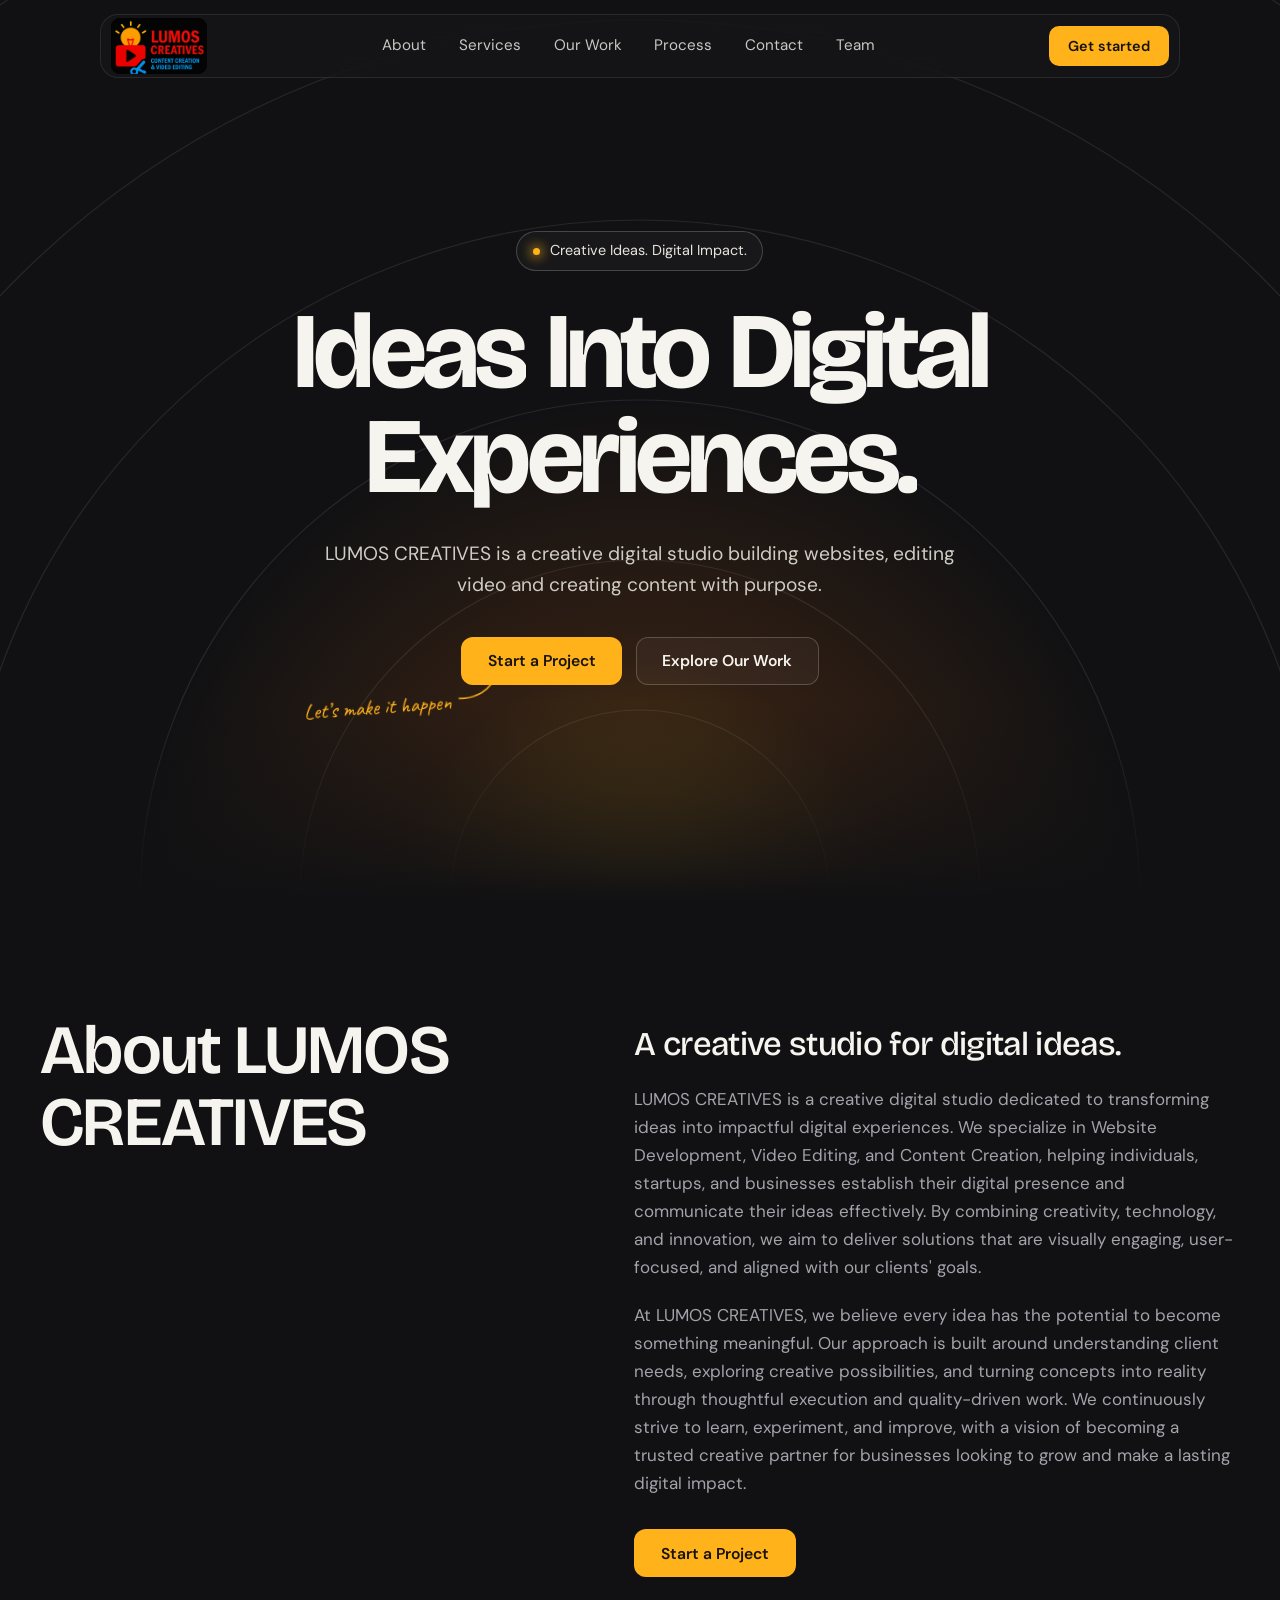
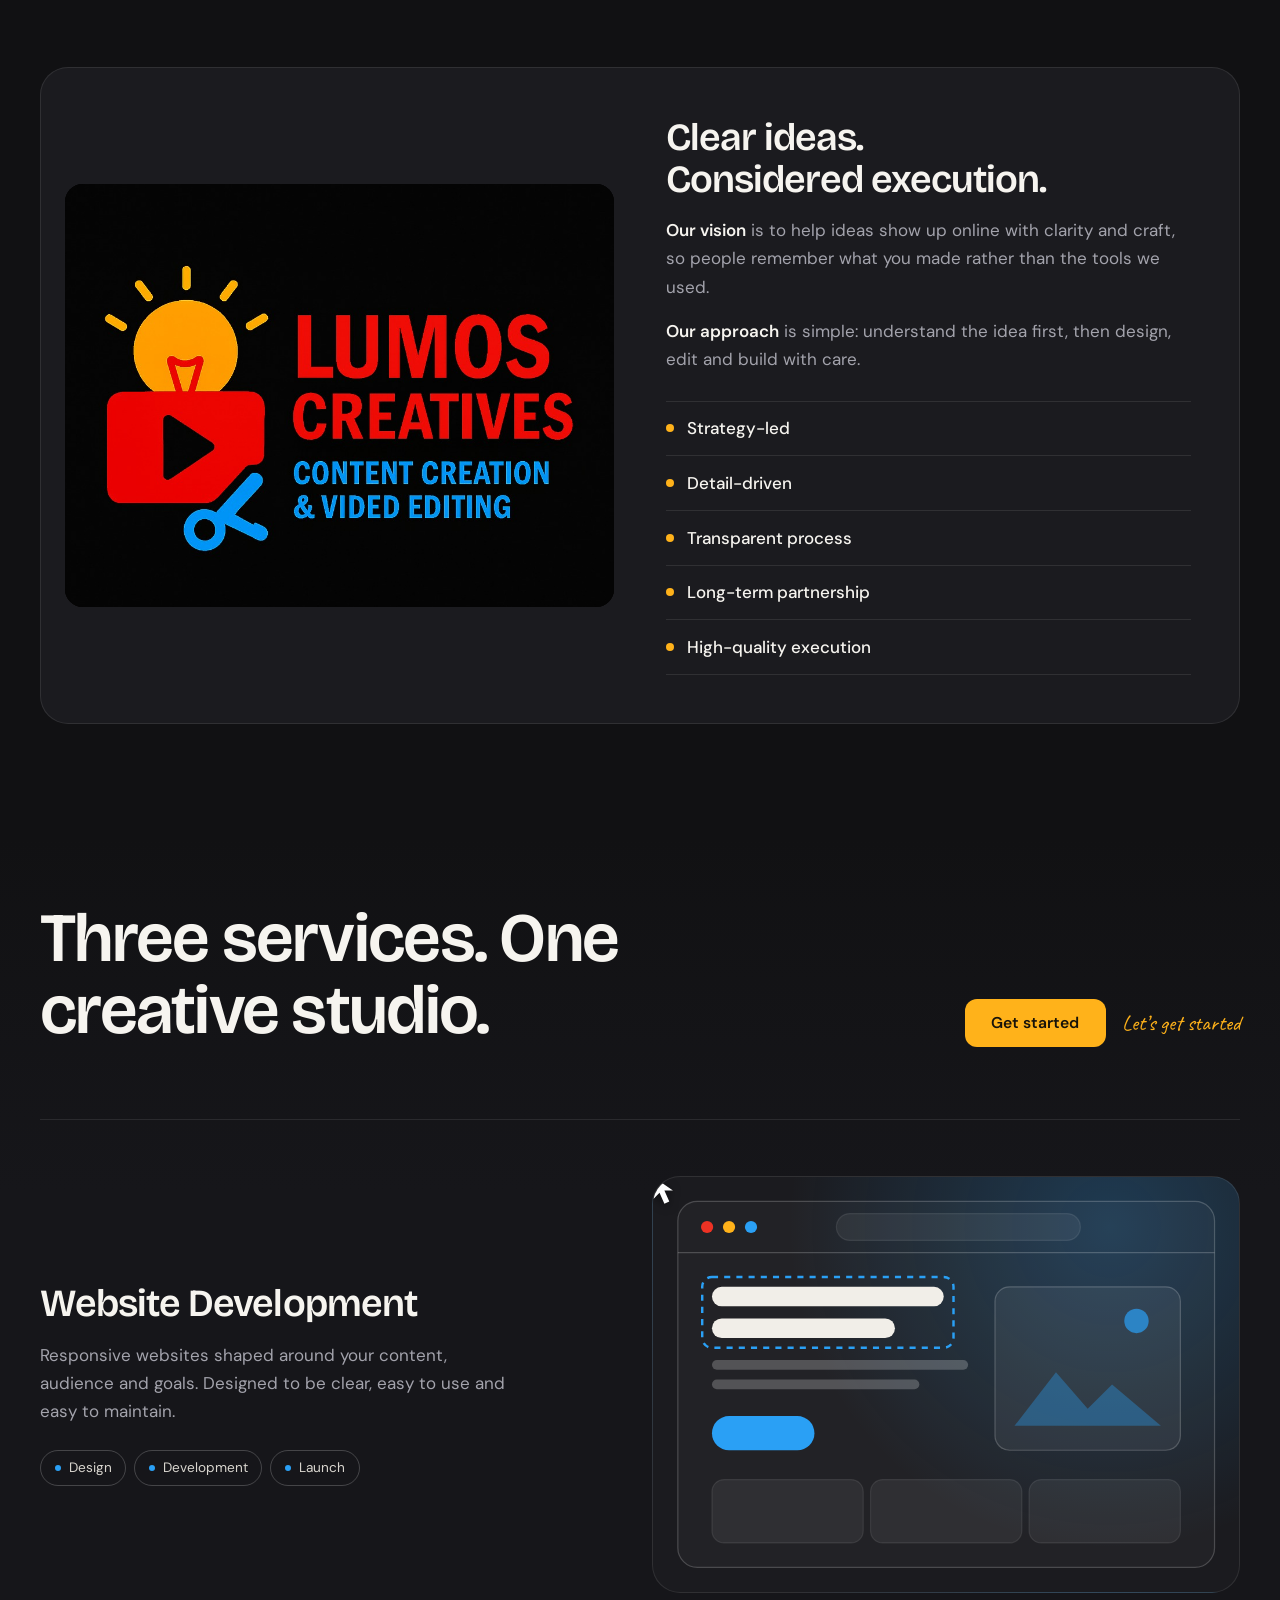
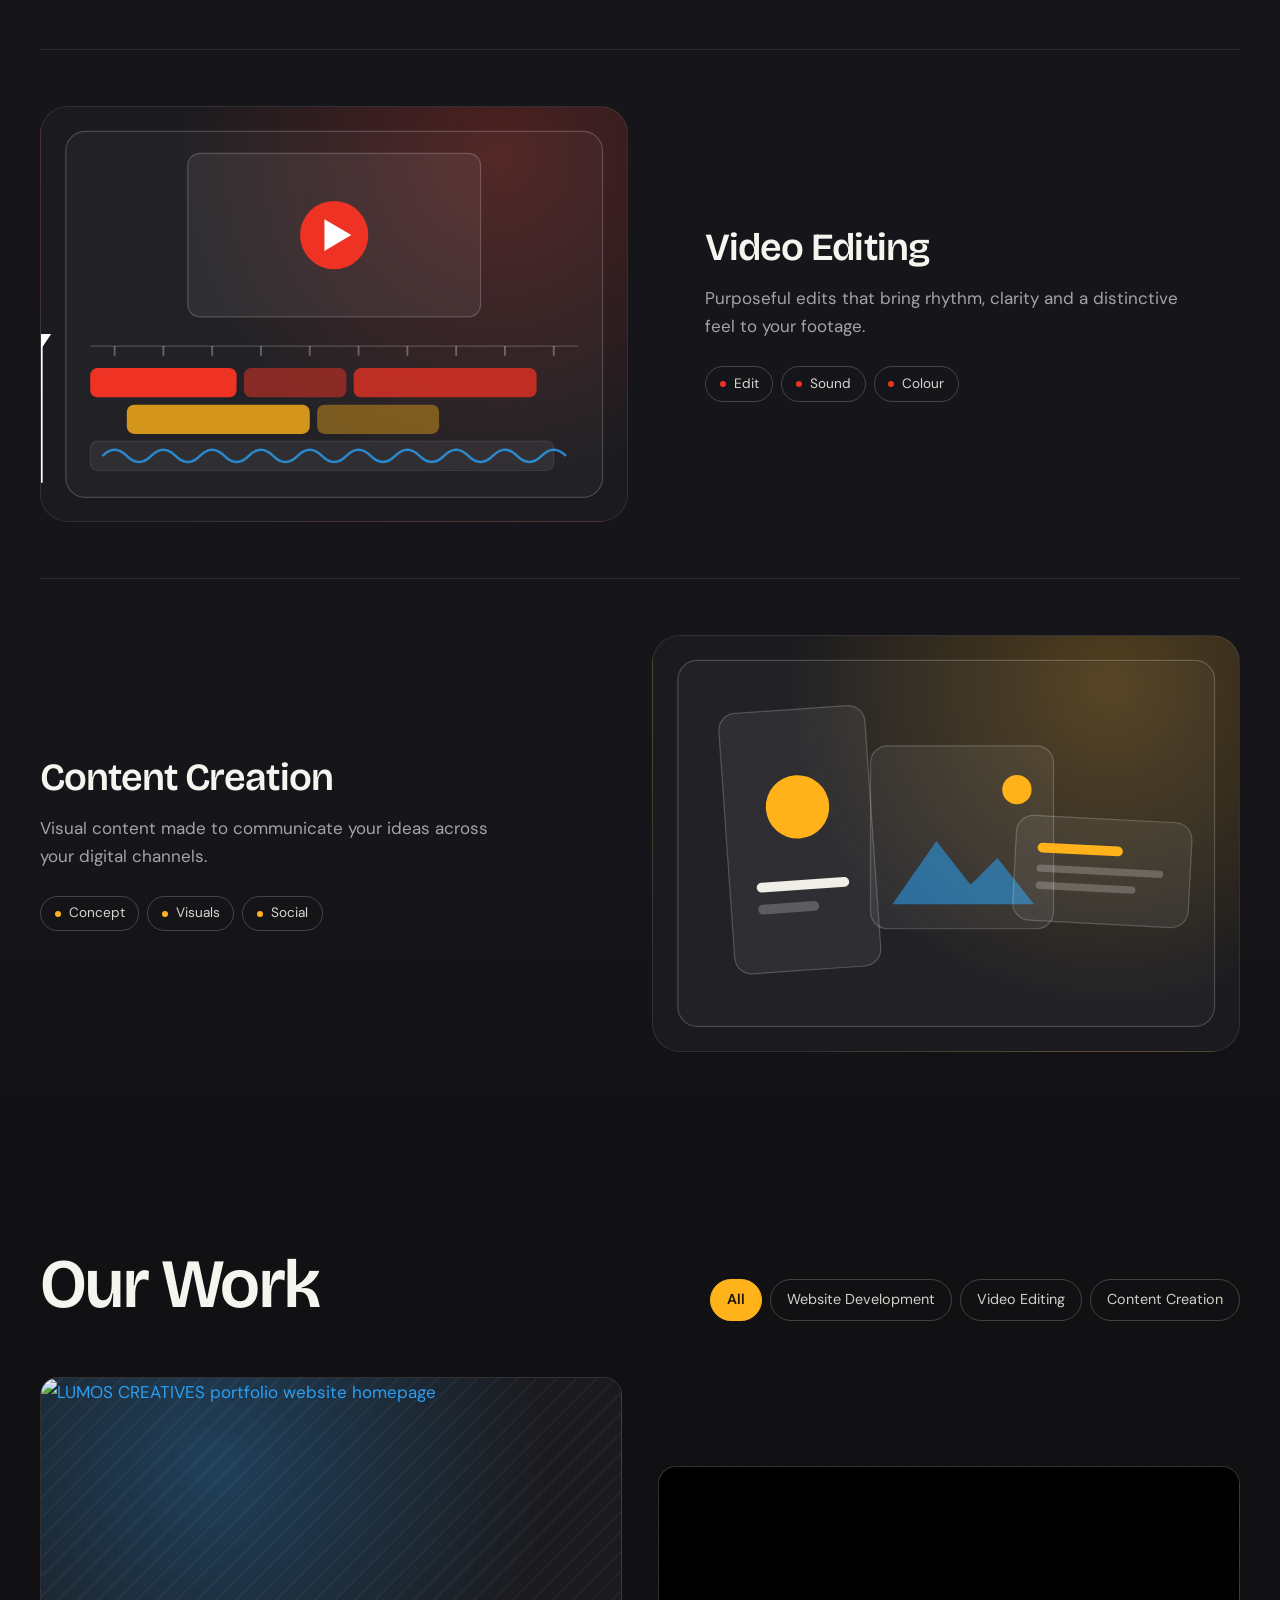
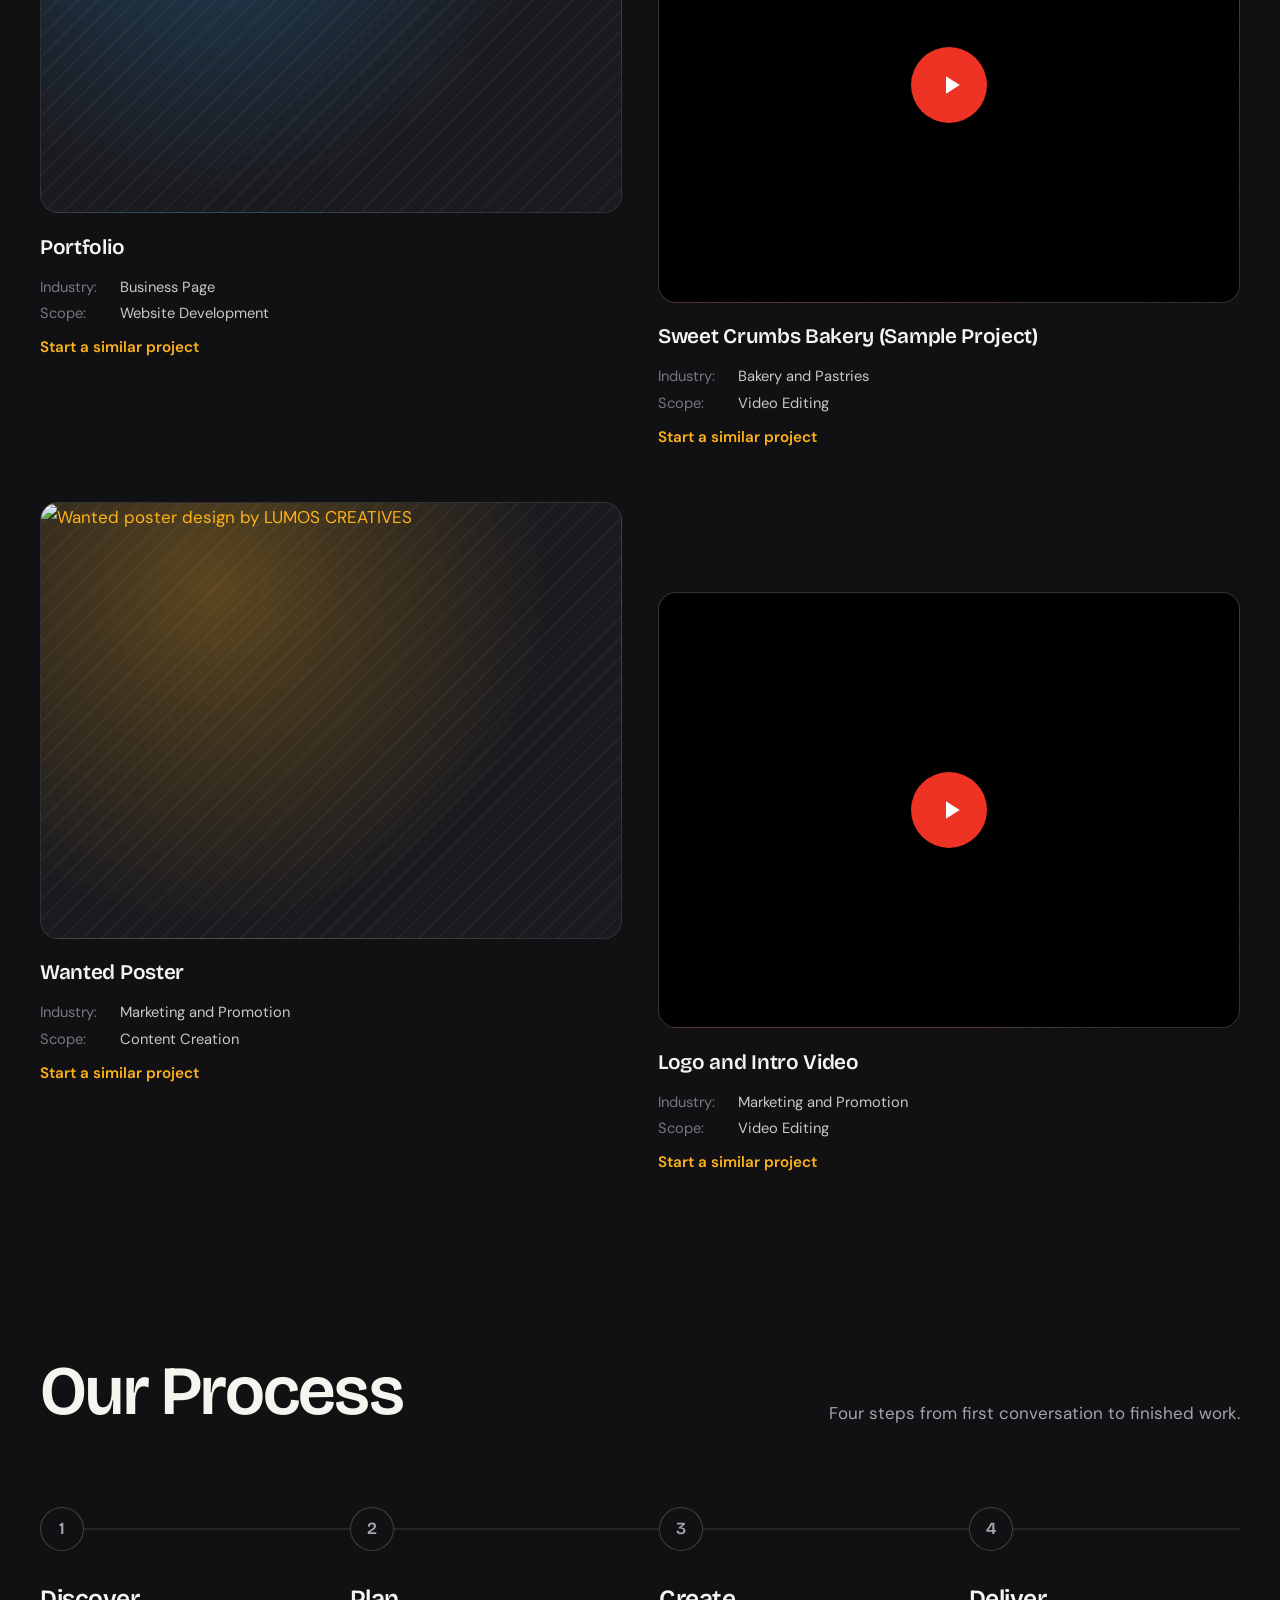
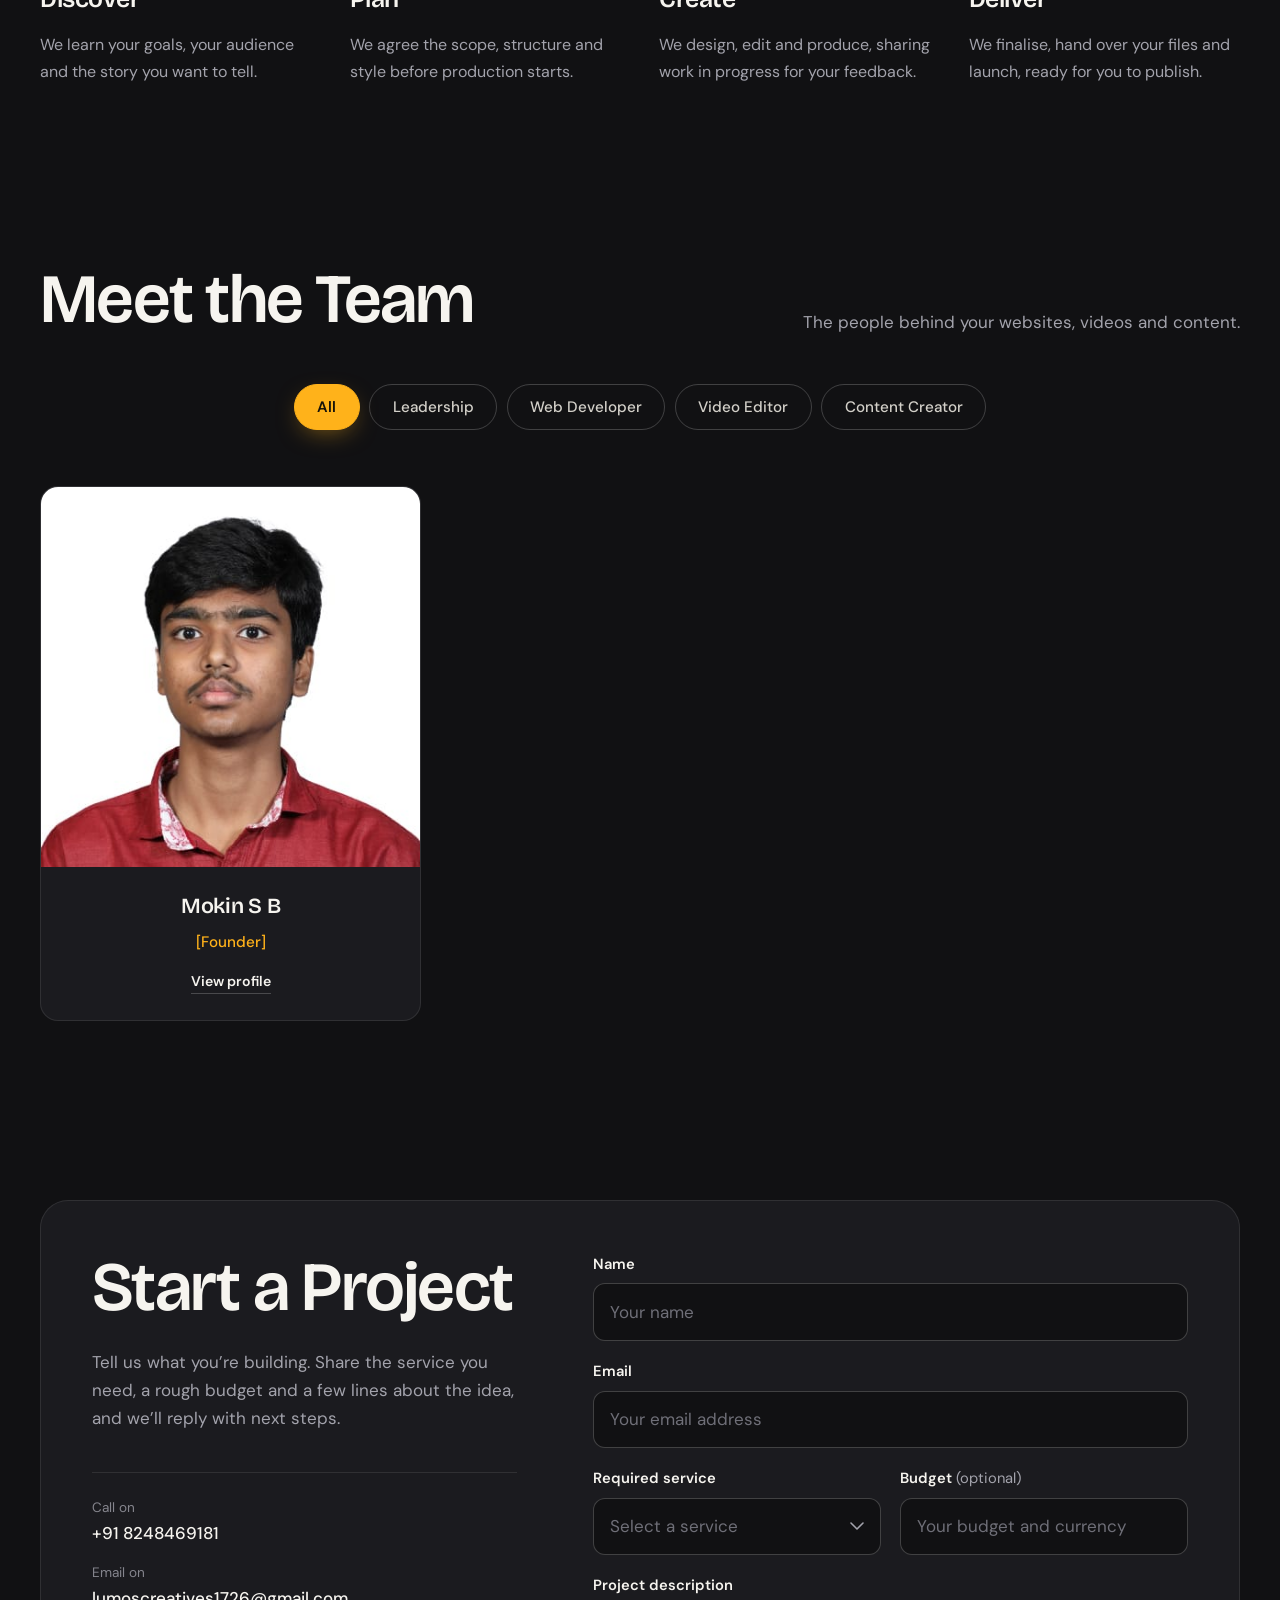
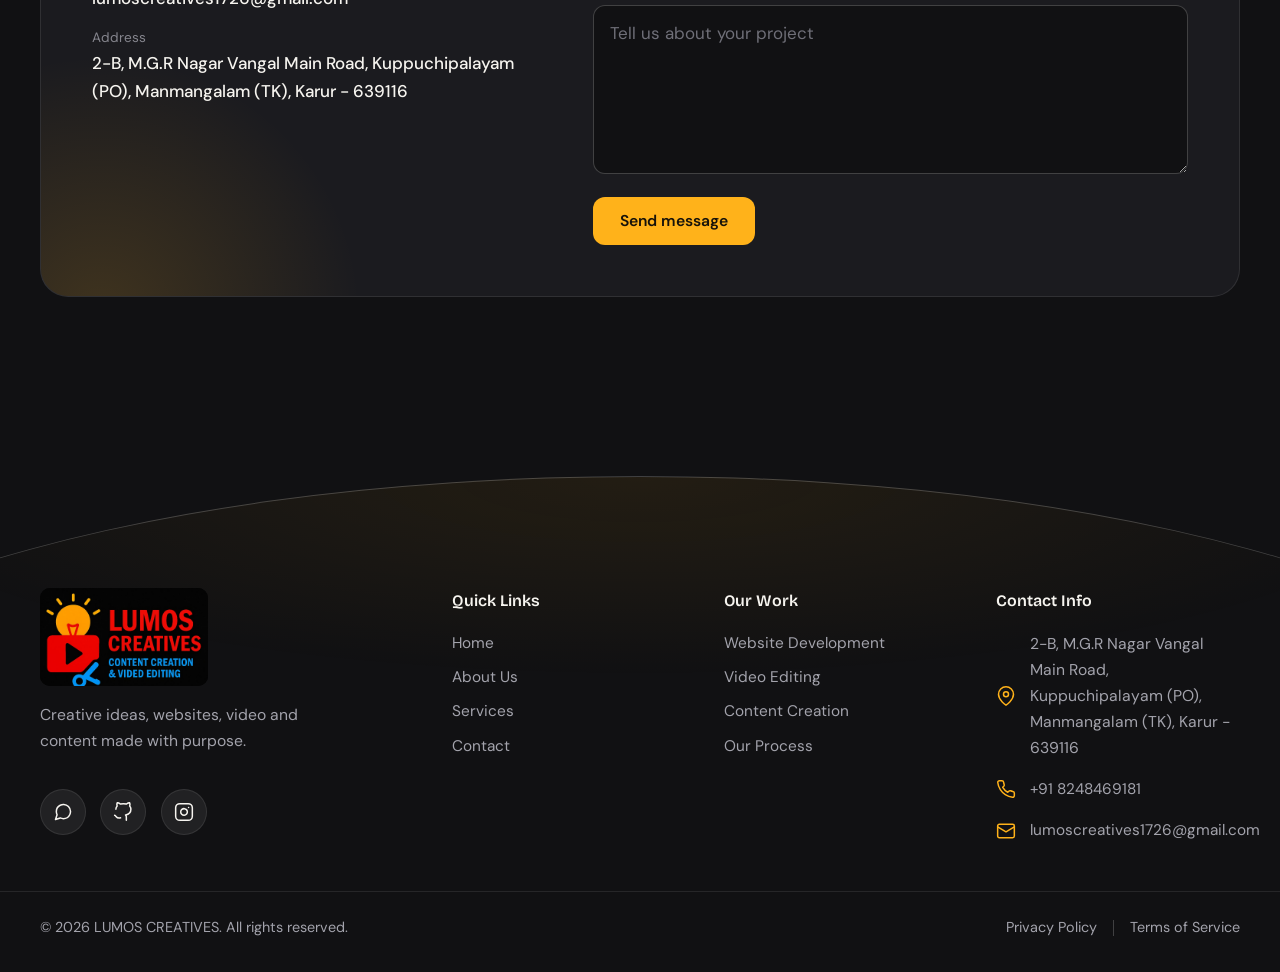
==== index.html @ 5fda03b6 "first commit" ====
<!DOCTYPE html>
<html lang="en" class="no-js">
<head>
  <meta charset="UTF-8">
  <meta name="viewport" content="width=device-width, initial-scale=1">
  <title>LUMOS CREATIVES | Creative Ideas. Digital Impact.</title>
  <meta name="description" content="LUMOS CREATIVES is a creative digital studio building websites, editing video and creating content with purpose.">
  <meta name="theme-color" content="#111113">
  <link rel="icon" href="images/Lumos%20Logo.jpeg">

  <!-- Fonts (needs an internet connection; system fonts are used as a fallback) -->
  <link rel="preconnect" href="https://fonts.googleapis.com">
  <link rel="preconnect" href="https://fonts.gstatic.com" crossorigin>
  <link href="https://fonts.googleapis.com/css2?family=Bricolage+Grotesque:opsz,wght@12..96,500..800&family=DM+Sans:opsz,wght@9..40,400..700&family=Caveat:wght@500&display=swap" rel="stylesheet">

  <link rel="stylesheet" href="style.css">
  <script>document.documentElement.className = 'js';</script>
</head>
<body>

  <!-- Reusable placeholder artwork for the portfolio grid -->
  <svg width="0" height="0" style="position:absolute" aria-hidden="true" focusable="false">
    <defs>
      <symbol id="art-web" viewBox="0 0 200 150">
        <rect x="14" y="14" width="172" height="122" rx="10" fill="none" stroke="currentColor" stroke-width="2"/>
        <path d="M14 36h172" stroke="currentColor" stroke-width="2"/>
        <circle cx="28" cy="25" r="3" fill="currentColor"/><circle cx="40" cy="25" r="3" fill="currentColor" opacity=".6"/><circle cx="52" cy="25" r="3" fill="currentColor" opacity=".3"/>
        <rect x="28" y="52" width="70" height="8" rx="4" fill="currentColor"/>
        <rect x="28" y="68" width="54" height="5" rx="2.5" fill="currentColor" opacity=".5"/>
        <rect x="28" y="84" width="30" height="12" rx="6" fill="currentColor"/>
        <rect x="112" y="52" width="60" height="44" rx="6" fill="none" stroke="currentColor" stroke-width="2" stroke-dasharray="4 4"/>
        <rect x="28" y="108" width="40" height="16" rx="4" fill="none" stroke="currentColor" stroke-width="2" opacity=".6"/>
        <rect x="80" y="108" width="40" height="16" rx="4" fill="none" stroke="currentColor" stroke-width="2" opacity=".6"/>
        <rect x="132" y="108" width="40" height="16" rx="4" fill="none" stroke="currentColor" stroke-width="2" opacity=".6"/>
      </symbol>
      <symbol id="art-video" viewBox="0 0 200 150">
        <rect x="40" y="14" width="120" height="68" rx="10" fill="none" stroke="currentColor" stroke-width="2"/>
        <path d="M92 33l30 15-30 15z" fill="currentColor"/>
        <path d="M14 100h172M14 120h172" stroke="currentColor" stroke-width="2" opacity=".25"/>
        <rect x="14" y="94" width="58" height="12" rx="3" fill="currentColor"/>
        <rect x="78" y="94" width="40" height="12" rx="3" fill="currentColor" opacity=".55"/>
        <rect x="40" y="114" width="70" height="12" rx="3" fill="currentColor" opacity=".35"/>
        <rect x="116" y="114" width="52" height="12" rx="3" fill="currentColor" opacity=".7"/>
        <path d="M128 88v50" stroke="currentColor" stroke-width="2"/><circle cx="128" cy="88" r="4" fill="currentColor"/>
      </symbol>
      <symbol id="art-content" viewBox="0 0 200 150">
        <rect x="18" y="24" width="52" height="96" rx="8" fill="none" stroke="currentColor" stroke-width="2" transform="rotate(-8 44 72)"/>
        <rect x="74" y="32" width="64" height="64" rx="8" fill="none" stroke="currentColor" stroke-width="2"/>
        <circle cx="106" cy="60" r="12" fill="currentColor"/>
        <rect x="112" y="84" width="72" height="42" rx="8" fill="none" stroke="currentColor" stroke-width="2" transform="rotate(6 148 105)"/>
        <path d="M128 112h40" stroke="currentColor" stroke-width="3" stroke-linecap="round" transform="rotate(6 148 105)"/>
      </symbol>
    </defs>
  </svg>

  <a class="skip" href="#main">Skip to content</a>

  <!-- =============== NAVBAR =============== -->
  <header class="nav" id="nav">
    <div class="nav__bar">
      <a class="logo" href="#home" aria-label="LUMOS CREATIVES, back to top">
        <span class="logo-crop"><img src="images/Lumos%20Logo.jpeg" alt="LUMOS CREATIVES logo" width="1024" height="1024"></span>
      </a>

      <nav class="nav__links" aria-label="Primary">
        <a href="#about" data-spy="about">About</a>
        <a href="#services" data-spy="services">Services</a>
        <a href="#work" data-spy="work">Our Work</a>
        <a href="#process" data-spy="process">Process</a>
        <a href="#contact" data-spy="contact">Contact</a>
        <a href="#team" data-spy="team">Team</a>
      </nav>

      <div class="nav__end">
        <a class="btn btn--primary btn--sm" href="#contact">Get started</a>
        <button class="nav__toggle" id="navToggle" type="button" aria-expanded="false" aria-controls="mobileMenu" aria-label="Open menu">
          <span></span><span></span>
        </button>
      </div>
    </div>
  </header>

  <!-- Mobile menu -->
  <div class="menu" id="mobileMenu" aria-hidden="true">
    <nav class="menu__links" aria-label="Mobile">
      <a href="#home">Home</a>
      <a href="#about">About</a>
      <a href="#services">Services</a>
      <a href="#work">Our Work</a>
      <a href="#process">Process</a>
      <a href="#contact">Contact</a>
      <a href="#team">Team</a>
    </nav>
    <a class="btn btn--primary" href="#contact">Start a Project</a>
  </div>

  <main id="main">

    <!-- =============== HOME / HERO =============== -->
    <section class="hero" id="home">
      <div class="hero__art" aria-hidden="true">
        <div class="hero__glow" id="heroGlow"></div>
        <svg viewBox="0 0 1440 900" preserveAspectRatio="xMidYMax slice">
          <g fill="none" stroke="#fff" stroke-opacity=".09" stroke-width="1.2">
            <circle cx="720" cy="900" r="190"/>
            <circle cx="720" cy="900" r="340"/>
            <circle cx="720" cy="900" r="500"/>
            <circle cx="720" cy="900" r="680"/>
            <circle cx="720" cy="900" r="880"/>
            <circle cx="720" cy="900" r="1100"/>
          </g>
          <g fill="none" stroke="#ffb21a" stroke-width="1.5">
            <circle class="pulse" cx="720" cy="900" r="190" style="--d:0s"/>
            <circle class="pulse" cx="720" cy="900" r="190" style="--d:2.4s"/>
            <circle class="pulse" cx="720" cy="900" r="190" style="--d:4.8s"/>
          </g>
        </svg>
      </div>

      <div class="hero__inner">
        <p class="pill"><span class="pill__dot"></span>Creative Ideas. Digital Impact.</p>

        <h1 class="hero__title">
          <span class="line">
            <span class="word"><span style="--i:0">Ideas</span></span>
            <span class="word"><span style="--i:1">Into</span></span>
            <span class="word"><span style="--i:2">Digital</span></span>
          </span>
          <span class="line">
            <span class="word"><span style="--i:3">Experiences.</span></span>
          </span>
        </h1>

        <p class="hero__lead">LUMOS CREATIVES is a creative digital studio building websites, editing video and creating content with purpose.</p>

        <div class="hero__actions">
          <span class="note note--hero" aria-hidden="true">
            Let’s make it happen
            <svg viewBox="0 0 60 40" width="52" height="34" aria-hidden="true"><path d="M4 34c18 2 38-6 46-26" fill="none" stroke="currentColor" stroke-width="1.8" stroke-linecap="round"/><path d="M40 10l10-3 3 11" fill="none" stroke="currentColor" stroke-width="1.8" stroke-linecap="round" stroke-linejoin="round"/></svg>
          </span>
          <a class="btn btn--primary" href="#contact">Start a Project</a>
          <a class="btn btn--ghost" href="#work">Explore Our Work</a>
        </div>
      </div>
    </section>

    <!-- =============== ABOUT =============== -->
    <section class="section about" id="about">
      <div class="container">
        <div class="about__top reveal">
          <h2 class="h2">About LUMOS CREATIVES</h2>
          <div class="about__copy">
            <p class="lead">A creative studio for digital ideas.</p>
            <p>LUMOS CREATIVES is a creative digital studio dedicated to transforming ideas into impactful digital experiences. We specialize in Website Development, Video Editing, and Content Creation, helping individuals, startups, and businesses establish their digital presence and communicate their ideas effectively. By combining creativity, technology, and innovation, we aim to deliver solutions that are visually engaging, user-focused, and aligned with our clients' goals.</p>
            <p>At LUMOS CREATIVES, we believe every idea has the potential to become something meaningful. Our approach is built around understanding client needs, exploring creative possibilities, and turning concepts into reality through thoughtful execution and quality-driven work. We continuously strive to learn, experiment, and improve, with a vision of becoming a trusted creative partner for businesses looking to grow and make a lasting digital impact.</p>
            <a class="btn btn--primary" href="#contact">Start a Project</a>
          </div>
        </div>

        <div class="about__panel reveal">
          <div class="about__logo">
            <div class="about__logo-glow" aria-hidden="true"></div>
            <span class="logo-crop logo-crop--lg"><img src="images/Lumos%20Logo.jpeg" alt="LUMOS CREATIVES: content creation and video editing" loading="lazy" width="1024" height="1024"></span>
          </div>
          <div class="about__body">
            <h3 class="h3">Clear ideas. Considered execution.</h3>
            <p><strong>Our vision</strong> is to help ideas show up online with clarity and craft, so people remember what you made rather than the tools we used.</p>
            <p><strong>Our approach</strong> is simple: understand the idea first, then design, edit and build with care.</p>
            <ul class="values" aria-label="Core values">
              <li>Strategy-led</li>
              <li>Detail-driven</li>
              <li>Transparent process</li>
              <li>Long-term partnership</li>
              <li>High-quality execution</li>
            </ul>
          </div>
        </div>
      </div>
    </section>

    <!-- =============== SERVICES =============== -->
    <section class="section services" id="services">
      <div class="container">
        <div class="services__head reveal">
          <h2 class="h2">Three services. One creative studio.</h2>
          <div class="services__head-cta">
            <a class="btn btn--primary" href="#contact">Get started</a>
            <span class="note" aria-hidden="true">Let’s get started</span>
          </div>
        </div>

        <!-- Website Development -->
        <article class="svc reveal" style="--c: var(--blue)">
          <div class="svc__text">
            <h3 class="h3">Website Development</h3>
            <p>Responsive websites shaped around your content, audience and goals. Designed to be clear, easy to use and easy to maintain.</p>
            <ul class="chips"><li>Design</li><li>Development</li><li>Launch</li></ul>
          </div>
          <div class="svc__visual" aria-hidden="true">
            <svg viewBox="0 0 480 340" class="viz viz--web">
              <rect x="20" y="20" width="440" height="300" rx="16" class="viz-fill"/>
              <path d="M20 62h440" class="viz-line"/>
              <circle cx="44" cy="41" r="5" fill="#ee3224"/><circle cx="62" cy="41" r="5" fill="#ffb21a"/><circle cx="80" cy="41" r="5" fill="#2aa0f5"/>
              <rect x="150" y="30" width="200" height="22" rx="11" class="viz-chip"/>
              <rect x="48" y="90" width="190" height="16" rx="8" class="viz-bar web-l1"/>
              <rect x="48" y="116" width="150" height="16" rx="8" class="viz-bar web-l2"/>
              <rect x="48" y="150" width="210" height="8" rx="4" class="viz-dim"/>
              <rect x="48" y="166" width="170" height="8" rx="4" class="viz-dim"/>
              <rect x="48" y="196" width="84" height="28" rx="14" fill="var(--c)"/>
              <rect x="280" y="90" width="152" height="134" rx="12" class="viz-img"/>
              <path d="M296 204l34-44 26 30 20-20 40 34z" fill="var(--c)" opacity=".35"/>
              <circle cx="396" cy="118" r="10" fill="var(--c)" opacity=".7"/>
              <rect x="48" y="248" width="124" height="52" rx="10" class="viz-chip"/>
              <rect x="178" y="248" width="124" height="52" rx="10" class="viz-chip"/>
              <rect x="308" y="248" width="124" height="52" rx="10" class="viz-chip"/>
              <rect class="web-select" x="40" y="82" width="206" height="58" rx="8" fill="none" stroke="var(--c)" stroke-width="2" stroke-dasharray="5 5"/>
              <path class="web-cursor" d="M0 0l0 18 5-5 4 9 4-2-4-9 7 0z" fill="#fff"/>
            </svg>
          </div>
        </article>

        <!-- Video Editing -->
        <article class="svc reveal" style="--c: var(--red)">
          <div class="svc__text">
            <h3 class="h3">Video Editing</h3>
            <p>Purposeful edits that bring rhythm, clarity and a distinctive feel to your footage.</p>
            <ul class="chips"><li>Edit</li><li>Sound</li><li>Colour</li></ul>
          </div>
          <div class="svc__visual" aria-hidden="true">
            <svg viewBox="0 0 480 340" class="viz viz--video">
              <rect x="20" y="20" width="440" height="300" rx="16" class="viz-fill"/>
              <rect x="120" y="38" width="240" height="134" rx="10" class="viz-img"/>
              <circle cx="240" cy="105" r="28" fill="var(--c)"/>
              <path d="M232 92l22 13-22 13z" fill="#fff"/>
              <path d="M40 196h400" class="viz-line"/>
              <g class="viz-dim-stroke">
                <path d="M60 196v8M100 196v8M140 196v8M180 196v8M220 196v8M260 196v8M300 196v8M340 196v8M380 196v8M420 196v8"/>
              </g>
              <rect x="40" y="214" width="120" height="24" rx="6" fill="var(--c)"/>
              <rect x="166" y="214" width="84" height="24" rx="6" fill="var(--c)" opacity=".5"/>
              <rect x="256" y="214" width="150" height="24" rx="6" fill="var(--c)" opacity=".75"/>
              <rect x="70" y="244" width="150" height="24" rx="6" fill="#ffb21a" opacity=".8"/>
              <rect x="226" y="244" width="100" height="24" rx="6" fill="#ffb21a" opacity=".4"/>
              <rect x="40" y="274" width="380" height="24" rx="6" class="viz-chip"/>
              <path d="M50 286q10-10 20 0t20 0 20 0 20 0 20 0 20 0 20 0 20 0 20 0 20 0 20 0 20 0 20 0 20 0 20 0 20 0 20 0 20 0 20 0" fill="none" stroke="#2aa0f5" stroke-width="2" opacity=".8"/>
              <g class="video-head">
                <path d="M0 190v118" stroke="#fff" stroke-width="2"/>
                <path d="M-8 186h16l-8 12z" fill="#fff"/>
              </g>
            </svg>
          </div>
        </article>

        <!-- Content Creation -->
        <article class="svc reveal" style="--c: var(--accent)">
          <div class="svc__text">
            <h3 class="h3">Content Creation</h3>
            <p>Visual content made to communicate your ideas across your digital channels.</p>
            <ul class="chips"><li>Concept</li><li>Visuals</li><li>Social</li></ul>
          </div>
          <div class="svc__visual svc__visual--fan" aria-hidden="true">
            <svg viewBox="0 0 480 340" class="viz viz--content">
              <rect x="20" y="20" width="440" height="300" rx="16" class="viz-fill"/>
              <g class="frame frame--a">
                <rect x="60" y="60" width="120" height="214" rx="14" class="viz-img"/>
                <circle cx="120" cy="140" r="26" fill="var(--c)"/>
                <rect x="82" y="200" width="76" height="8" rx="4" class="viz-bar"/>
                <rect x="82" y="218" width="50" height="8" rx="4" class="viz-dim"/>
              </g>
              <g class="frame frame--b">
                <rect x="178" y="90" width="150" height="150" rx="14" class="viz-img"/>
                <path d="M196 220l36-52 28 36 22-22 30 38z" fill="#2aa0f5" opacity=".55"/>
                <circle cx="298" cy="126" r="12" fill="var(--c)"/>
              </g>
              <g class="frame frame--c">
                <rect x="296" y="150" width="144" height="86" rx="14" class="viz-img"/>
                <rect x="314" y="172" width="70" height="8" rx="4" fill="var(--c)"/>
                <rect x="314" y="190" width="104" height="6" rx="3" class="viz-dim"/>
                <rect x="314" y="204" width="82" height="6" rx="3" class="viz-dim"/>
              </g>
            </svg>
          </div>
        </article>
      </div>
    </section>

    <!-- =============== OUR WORK =============== -->
    <section class="section work" id="work">
      <div class="container">
        <div class="work__head reveal">
          <h2 class="h2">Our Work</h2>
          <div class="filters" role="group" aria-label="Filter projects">
            <button type="button" class="filter is-active" data-filter="all" aria-pressed="true">All</button>
            <button type="button" class="filter" data-filter="web" aria-pressed="false">Website Development</button>
            <button type="button" class="filter" data-filter="video" aria-pressed="false">Video Editing</button>
            <button type="button" class="filter" data-filter="content" aria-pressed="false">Content Creation</button>
          </div>
        </div>

        <!--
          HOW TO ADD A REAL PROJECT IMAGE:
          1. Save your image in images/projects/ (for example images/projects/my-site.jpg)
          2. Add data-image="images/projects/my-site.jpg" to the <article class="proj"> below.
          3. Replace the placeholder title and the Industry / Scope text.
        -->
        <div class="work__grid" id="workGrid">
          <article class="proj proj--wide reveal" data-cat="web" style="--c: var(--blue)">
  <div class="proj__media">
    <img class="is-top" src="images/projects/Lumos Creatives Portfolio.png" alt="LUMOS CREATIVES portfolio website homepage" loading="lazy">
  </div>
  <div class="proj__info">
    <h3>Portfolio</h3>
    <dl><div><dt>Industry</dt><dd>Business Page</dd></div><div><dt>Scope</dt><dd>Website Development</dd></div></dl>
    <a class="link" href="#contact">Start a similar project</a>
  </div>
</article>
    <article class="proj proj--wide reveal" data-cat="video" style="--c: var(--red)">
  <div class="proj__media">
    <video src="images/projects/videos/Sweet Crumbs Bakery Sample Project.mp4" preload="metadata" playsinline aria-label="Sweet Crumbs Bakery sample video"></video>
    <button class="proj__play" type="button" aria-label="Play video">
      <svg viewBox="0 0 24 24" aria-hidden="true"><path d="M8 5v14l11-7z"/></svg>
    </button>
  </div>
  <div class="proj__info">
    <h3>Sweet Crumbs Bakery (Sample Project)</h3>
    <dl><div><dt>Industry</dt><dd>Bakery and Pastries</dd></div><div><dt>Scope</dt><dd>Video Editing</dd></div></dl>
    <a class="link" href="#contact">Start a similar project</a>
  </div>
</article>
          <article class="proj proj--wide reveal" data-cat="content" style="--c: var(--accent)">
            <div class="proj__media">
    <img src="images/projects/Wanted Poster.png" alt="Wanted poster design by LUMOS CREATIVES" loading="lazy">
  </div>
  <div class="proj__info">
    <h3>Wanted Poster</h3>
    <dl><div><dt>Industry</dt><dd>Marketing and Promotion</dd></div><div><dt>Scope</dt><dd>Content Creation</dd></div></dl>
              <a class="link" href="#contact">Start a similar project</a>
            </div>
          </article>

          
          <article class="proj proj--wide reveal" data-cat="video" style="--c: var(--red)">
  <div class="proj__media">
    <video src="images/projects/videos/Lumos Creatives Intro video.mp4" preload="metadata" playsinline aria-label="Lumos Creatives intro video"></video>
    <button class="proj__play" type="button" aria-label="Play video">
      <svg viewBox="0 0 24 24" aria-hidden="true"><path d="M8 5v14l11-7z"/></svg>
    </button>
  </div>
  <div class="proj__info">
    <h3>Logo and Intro Video</h3>
    <dl><div><dt>Industry</dt><dd>Marketing and Promotion</dd></div><div><dt>Scope</dt><dd>Video Editing</dd></div></dl>
    <a class="link" href="#contact">Start a similar project</a>
  </div>
</article>
          
        </div>
      </div>
    </section>

    <!-- =============== PROCESS =============== -->
    <section class="section process" id="process">
      <div class="container">
        <div class="process__head reveal">
          <h2 class="h2">Our Process</h2>
          <p class="muted">Four steps from first conversation to finished work.</p>
        </div>

        <ol class="steps" id="steps">
          <li class="steps__line" aria-hidden="true"><i id="stepsFill"></i></li>
          <li class="step">
            <span class="step__num">1</span>
            <h3>Discover</h3>
            <p>We learn your goals, your audience and the story you want to tell.</p>
          </li>
          <li class="step">
            <span class="step__num">2</span>
            <h3>Plan</h3>
            <p>We agree the scope, structure and style before production starts.</p>
          </li>
          <li class="step">
            <span class="step__num">3</span>
            <h3>Create</h3>
            <p>We design, edit and produce, sharing work in progress for your feedback.</p>
          </li>
          <li class="step">
            <span class="step__num">4</span>
            <h3>Deliver</h3>
            <p>We finalise, hand over your files and launch, ready for you to publish.</p>
          </li>
        </ol>
      </div>
    </section>
    <!-- =============== TEAM =============== -->
<section class="section team" id="team">
  <div class="container">
    <div class="team__head reveal">
      <h2 class="h2">Meet the Team</h2>
      <p class="muted">The people behind your websites, videos and content.</p>
    </div>

    <div class="team-filters reveal" role="group" aria-label="Filter team members">
      <button type="button" class="team-filter is-active" data-team="all" aria-pressed="true">All</button>
      <button type="button" class="team-filter" data-team="leadership" aria-pressed="false">Leadership</button>
      <button type="button" class="team-filter" data-team="web" aria-pressed="false">Web Developer</button>
      <button type="button" class="team-filter" data-team="video" aria-pressed="false">Video Editor</button>
      <button type="button" class="team-filter" data-team="content" aria-pressed="false">Content Creator</button>
    </div>

    <div class="team__grid">

      <!--
        EACH MEMBER = one <article>. To add a real photo:
        1. Save the photo in images/team/  (example: images/team/name.jpg)
        2. Delete the <svg class="member__ph"> line
        3. Put this instead:  <img src="images/team/name.jpg" alt="Member name">
        data-role must be one of: leadership, web, video, content
      -->
      <article class="member reveal" data-role="leadership">
        <div class="member__photo">
          <img src="images/team/Mokin image.jpg" alt="Mokin S B, Web Developer and Content Creator" loading="lazy">
        </div>
        <div class="member__info">
          <h3>Mokin S B</h3>
          <p>[Founder]</p>
           <a class="member__more" href="mokin.html">View profile</a>
        </div>
      </article>

      </article>

    </div>
  </div>
</section>

    <!-- =============== CONTACT =============== -->
    <section class="section contact" id="contact">
      <div class="container">
        <div class="contact__panel reveal">
          <div class="contact__intro">
            <h2 class="h2">Start a Project</h2>
            <p class="lead-sm">Tell us what you’re building. Share the service you need, a rough budget and a few lines about the idea, and we’ll reply with next steps.</p>
            <dl class="contact__details">
              <div><dt>Call on</dt><dd>+91 8248469181</dd></div>
              <div><dt>Email on</dt><dd>lumoscreatives1726@gmail.com</dd></div>
              <div><dt>Address</dt><dd>2-B, M.G.R Nagar Vangal Main Road, Kuppuchipalayam (PO), Manmangalam (TK), Karur - 639116</dd></div>
            </dl>
          </div>

          <form class="form" id="enquiryForm" novalidate>
            <div class="field">
              <label for="f-name">Name</label>
              <input id="f-name" name="name" type="text" autocomplete="name" placeholder="Your name" required>
              <p class="field__error" id="e-name"></p>
            </div>
            <div class="field">
              <label for="f-email">Email</label>
              <input id="f-email" name="email" type="email" autocomplete="email" placeholder="Your email address" required>
              <p class="field__error" id="e-email"></p>
            </div>
            <div class="form__row">
              <div class="field">
                <label for="f-service">Required service</label>
                <select id="f-service" name="service" required>
                  <option value="" selected disabled>Select a service</option>
                  <option>Website Development</option>
                  <option>Video Editing</option>
                  <option>Content Creation</option>
                  <option>More than one service</option>
                </select>
                <p class="field__error" id="e-service"></p>
              </div>
              <div class="field">
                <label for="f-budget">Budget <span class="optional">(optional)</span></label>
                <input id="f-budget" name="budget" type="text" placeholder="Your budget and currency">
              </div>
            </div>
            <div class="field">
              <label for="f-message">Project description</label>
              <textarea id="f-message" name="message" rows="5" placeholder="Tell us about your project" required></textarea>
              <p class="field__error" id="e-message"></p>
            </div>
            <!-- Spam trap: real visitors never see or fill this -->
            <div class="hp" aria-hidden="true"><label>Leave this empty <input type="text" name="company" tabindex="-1" autocomplete="off"></label></div>

            <div class="form__foot">
              <button class="btn btn--primary" type="submit" id="formSubmit">Send message</button>
              <p class="form__status" id="formStatus" role="status" aria-live="polite"></p>
            </div>
          </form>
        </div>
      </div>
    </section>
  </main>

  <footer class="footer">
  <div class="container footer__grid">
    <div class="footer__brand">
      <a class="logo logo--footer" href="#home" aria-label="LUMOS CREATIVES, back to top">
        <span class="logo-crop"><img src="images/Lumos%20Logo.jpeg" alt="LUMOS CREATIVES logo" loading="lazy" width="1024" height="1024"></span>
      </a>
      <p>Creative ideas, websites, video and content made with purpose.</p>

      <div class="social">
        <!-- Replace each href="#" with your real link and delete data-placeholder -->
        <a href="https://wa.me/8248469181?text=Hello%2C%20I'm%20interested%20in%20your%20services" data-placeholder aria-label="WhatsApp">
          <svg class="icon" viewBox="0 0 24 24"><path d="M21 11.5a8.38 8.38 0 0 1-.9 3.8 8.5 8.5 0 0 1-7.6 4.7 8.38 8.38 0 0 1-3.8-.9L3 21l1.9-5.7a8.38 8.38 0 0 1-.9-3.8 8.5 8.5 0 0 1 4.7-7.6 8.38 8.38 0 0 1 3.8-.9h.5a8.48 8.48 0 0 1 8 8v.5z"/></svg>
        </a>
        <a href="https://github.com/lumoscreatives1726-ship-it/" target="_blank" rel="noopener" aria-label="GitHub profile">
    <svg class="icon" viewBox="0 0 24 24" aria-hidden="true"><path d="M9 19c-5 1.5-5-2.5-7-3m14 6v-3.87a3.37 3.37 0 0 0-.94-2.61c3.14-.35 6.44-1.54 6.44-7A5.44 5.44 0 0 0 20 4.77 5.07 5.07 0 0 0 19.91 1S18.73.65 16 2.48a13.38 13.38 0 0 0-7 0C6.27.65 5.09 1 5.09 1A5.07 5.07 0 0 0 5 4.77a5.44 5.44 0 0 0-1.5 3.78c0_5.42_3.3_6.61_6.44_7A3.37_3.37_0_0_0_9_18.13V22"/></svg>
</a>
        <a href="https://www.instagram.com/lumos__creatives/" target="_blank" rel="noopener" aria-label="Instagram profile">
    <svg class="icon" viewBox="0 0 24 24" aria-hidden="true"><rect x="2" y="2" width="20" height="20" rx="5"/><path d="M16 11.37A4 4 0 1 1 12.63 8 4 4 0 0 1 16 11.37z"/><path d="M17.5 6.5h.01"/></svg>
  </a>
      </div>
    </div>

    <nav class="footer__col" aria-label="Quick links">
      <h4>Quick Links</h4>
      <a href="#home">Home</a>
      <a href="#about">About Us</a>
      <a href="#services">Services</a>
      <a href="#contact">Contact</a>
    </nav>

    <nav class="footer__col" aria-label="Our work">
      <h4>Our Work</h4>
      <a href="#work">Website Development</a>
      <a href="#work">Video Editing</a>
      <a href="#work">Content Creation</a>
      <a href="#process">Our Process</a>
    </nav>

    <div class="footer__col">
      <h4>Contact Info</h4>
      <ul class="contact-list">
        <li>
          <svg class="icon" viewBox="0 0 24 24"><path d="M21 10c0 7-9 13-9 13s-9-6-9-13a9 9 0 0 1 18 0z"/><circle cx="12" cy="10" r="3"/></svg>
          <span>2-B, M.G.R Nagar Vangal Main Road, Kuppuchipalayam (PO), Manmangalam (TK), Karur - 639116</span>
        </li>
        <li>
          <svg class="icon" viewBox="0 0 24 24"><path d="M22 16.92v3a2 2 0 0 1-2.18 2 19.79 19.79 0 0 1-8.63-3.07 19.5 19.5 0 0 1-6-6 19.79 19.79 0 0 1-3.07-8.67A2 2 0 0 1 4.11 2h3a2 2 0 0 1 2 1.72c.13.96.36 1.9.7 2.81a2 2 0 0 1-.45 2.11L8.09 9.91a16 16 0 0 0 6 6l1.27-1.27a2 2 0 0 1 2.11-.45c.91.34 1.85.57 2.81.7A2 2 0 0 1 22 16.92z"/></svg>
          <a href="tel:+918248469181">+91 8248469181</a>
        </li>
        <li>
          <svg class="icon" viewBox="0 0 24 24"><rect x="2" y="4" width="20" height="16" rx="2"/><path d="m22 7-10 6L2 7"/></svg>
          <a href="mailto: lumoscreatives1726@gmail.com">lumoscreatives1726@gmail.com</a>
        </li>
      </ul>
    </div>
  </div>

  <div class="container footer__bottom">
    <p>© <span id="year">2026</span> LUMOS CREATIVES. All rights reserved.</p>
    <div class="footer__legal">
      <a href="privacy.html" data-placeholder>Privacy Policy</a>
      <span aria-hidden="true"></span>
      <a href="terms.html" data-placeholder>Terms of Service</a>
    </div>
  </div>
</footer>  <script src="script.js"></script>
</body>
</html>
---- style.css ----
/* =========================================================
   LUMOS CREATIVES — style.css
   1. Tokens   2. Base   3. Layout   4. Buttons & small UI
   5. Navbar   6. Hero   7. About   8. Services   9. Work
   10. Process 11. Contact 12. Footer 13. Motion & a11y
   ========================================================= */

/* ---------- 1. Tokens ---------- */
:root {
  --bg: #111113;
  --bg-soft: #16161a;
  --surface: #1b1b1f;
  --surface-2: #232328;
  --line: rgba(255, 255, 255, .09);
  --line-strong: rgba(255, 255, 255, .2);

  --text: #f6f4ef;
  --muted: #a3a3ac;

  --accent: #ffb21a;      /* warm orange / yellow */
  --accent-deep: #ff8a1f;
  --red: #ee3224;         /* from logo: play button */
  --blue: #2aa0f5;        /* from logo: scissors */

  --font-display: "Bricolage Grotesque", "Segoe UI", system-ui, -apple-system, sans-serif;
  --font-body: "DM Sans", "Segoe UI", system-ui, -apple-system, sans-serif;
  --font-script: "Caveat", "Segoe Script", cursive;

  --r-s: 10px;
  --r-m: 18px;
  --r-l: 28px;

  --container: 1200px;
  --gutter: clamp(1.25rem, 4vw, 2.5rem);
  --nav-h: 72px;
  --ease: cubic-bezier(.2, .8, .2, 1);
}

/* ---------- 2. Base ---------- */
*, *::before, *::after { box-sizing: border-box; }

html {
  scroll-behavior: smooth;
  -webkit-text-size-adjust: 100%;
}

body {
  margin: 0;
  background: var(--bg);
  color: var(--text);
  font-family: var(--font-body);
  font-size: 1.0625rem;
  line-height: 1.65;
  overflow-x: hidden;
  -webkit-font-smoothing: antialiased;
}

body.menu-open { overflow: hidden; }

img, svg { display: block; max-width: 100%; }
h1, h2, h3, h4, p, ul, ol, dl, dd { margin: 0; }
ul, ol { padding: 0; list-style: none; }
a { color: inherit; text-decoration: none; }
button, input, select, textarea { font: inherit; color: inherit; }
section[id] { scroll-margin-top: 0; }

::selection { background: var(--accent); color: #111; }

.h2, .h3 {
  font-family: var(--font-display);
  font-weight: 600;
  letter-spacing: -.025em;
  line-height: 1.04;
  text-wrap: balance;
}
.h2 { font-size: clamp(2.4rem, 5.4vw, 4.4rem); }
.h3 { font-size: clamp(1.7rem, 3vw, 2.5rem); line-height: 1.1; }

.muted { color: var(--muted); }
.lead { font-family: var(--font-display); font-size: clamp(1.5rem, 2.6vw, 2.1rem); line-height: 1.2; letter-spacing: -.02em; font-weight: 500; }
.lead-sm { color: var(--muted); max-width: 46ch; }

.skip {
  position: fixed; left: 1rem; top: -4rem; z-index: 200;
  background: var(--accent); color: #111; padding: .6rem 1rem; border-radius: var(--r-s); font-weight: 600;
  transition: top .2s;
}
.skip:focus { top: 1rem; }

/* ---------- 3. Layout ---------- */
.container { width: 100%; max-width: calc(var(--container) + var(--gutter) * 2); margin-inline: auto; padding-inline: var(--gutter); }
.section { padding-block: clamp(4.5rem, 9vw, 8rem); position: relative; }
.section + .section { padding-top: clamp(2.5rem, 5vw, 4rem); }
.services { padding-bottom: clamp(3rem, 6vw, 5rem); }

/* ---------- 4. Buttons & small UI ---------- */
.btn {
  display: inline-flex; align-items: center; justify-content: center; gap: .5rem;
  min-height: 48px; padding: .7rem 1.6rem;
  border-radius: 12px; border: 1px solid transparent;
  font-weight: 600; font-size: .98rem; line-height: 1; cursor: pointer;
  transition: transform .25s var(--ease), background .25s, border-color .25s, box-shadow .25s;
}
.btn--sm { min-height: 40px; padding: .5rem 1.1rem; font-size: .9rem; border-radius: 10px; }
.btn--primary { background: var(--accent); color: #17130a; box-shadow: 0 0 0 0 rgba(255, 178, 26, 0); }
.btn--primary:hover { background: #ffc24d; transform: translateY(-2px); box-shadow: 0 10px 30px -8px rgba(255, 178, 26, .55); }
.btn--ghost { background: rgba(255, 255, 255, .04); border-color: var(--line-strong); }
.btn--ghost:hover { background: rgba(255, 255, 255, .1); border-color: rgba(255, 255, 255, .4); transform: translateY(-2px); }
.btn:active { transform: translateY(0); }
.btn[disabled] { opacity: .6; cursor: progress; transform: none; box-shadow: none; }

.pill {
  display: inline-flex; align-items: center; gap: .6rem;
  padding: .45rem 1rem; border-radius: 999px;
  border: 1px solid var(--line-strong); background: rgba(255, 255, 255, .03);
  font-size: .9rem; color: #e9e6df;
}
.pill__dot { width: 7px; height: 7px; border-radius: 50%; background: var(--accent); box-shadow: 0 0 12px 2px rgba(255, 178, 26, .8); }

.note { font-family: var(--font-script); font-size: 1.35rem; color: var(--accent); line-height: 1; display: inline-flex; align-items: flex-end; gap: .25rem; }

.link { color: var(--accent); font-weight: 600; font-size: .95rem; border-bottom: 1px solid transparent; transition: border-color .2s; align-self: start; }
.link:hover { border-bottom-color: currentColor; }

.chips { display: flex; flex-wrap: wrap; gap: .5rem; margin-top: 1.6rem; }
.chips li {
  display: inline-flex; align-items: center; gap: .5rem;
  padding: .35rem .85rem; border-radius: 999px; border: 1px solid var(--line-strong);
  font-size: .85rem; color: #d9d6cf;
}
.chips li::before { content: ""; width: 6px; height: 6px; border-radius: 50%; background: var(--c, var(--accent)); }

/* ---------- 5. Navbar ---------- */
.logo-crop {
  position: relative; display: block; aspect-ratio: 1.72; overflow: hidden;
  background: #040404; border-radius: 10px;
}
.logo-crop img { position: absolute; width: 117%; max-width: none; left: -10.3%; top: -42.8%; height: auto; }

.nav { position: fixed; z-index: 100; top: 14px; left: 0; right: 0; padding-inline: var(--gutter); pointer-events: none; }
.nav__bar {
  pointer-events: auto;
  width: 100%; max-width: 1080px; margin-inline: auto; height: 64px;
  display: flex; align-items: center; justify-content: space-between; gap: 1rem;
  padding: 0 .65rem 0 .65rem;
  border-radius: 18px; border: 1px solid var(--line);
  background: rgba(24, 24, 28, .6);
  -webkit-backdrop-filter: blur(16px); backdrop-filter: blur(16px);
  transition: background .3s, border-color .3s, box-shadow .3s;
}
.nav.is-scrolled .nav__bar { background: rgba(22, 22, 26, .88); border-color: var(--line-strong); box-shadow: 0 18px 40px -18px rgba(0, 0, 0, .8); }
.nav .logo-crop { width: 96px; border-radius: 9px; }

.nav__links { display: flex; gap: .25rem; }
.nav__links a {
  padding: .5rem .9rem; border-radius: 10px; font-size: .95rem; color: #c9c7c1;
  transition: color .2s, background .2s;
}
.nav__links a:hover { color: #fff; background: rgba(255, 255, 255, .06); }
.nav__links a.is-active { color: var(--accent); }

.nav__end { display: flex; align-items: center; gap: .5rem; }
.nav__toggle {
  display: none; width: 42px; height: 40px; position: relative; cursor: pointer;
  background: rgba(255, 255, 255, .05); border: 1px solid var(--line); border-radius: 10px;
}
.nav__toggle span { position: absolute; left: 12px; right: 12px; height: 2px; background: #fff; border-radius: 2px; transition: transform .3s var(--ease), top .3s var(--ease); }
.nav__toggle span:first-child { top: 14px; }
.nav__toggle span:last-child { top: 22px; }
.nav__toggle[aria-expanded="true"] span:first-child { top: 18px; transform: rotate(45deg); }
.nav__toggle[aria-expanded="true"] span:last-child { top: 18px; transform: rotate(-45deg); }

.menu {
  position: fixed; inset: 0; z-index: 90; display: flex; flex-direction: column; justify-content: center; gap: 2rem;
  padding: calc(var(--nav-h) + 2rem) var(--gutter) 2.5rem;
  background: #0e0e10;
  opacity: 0; visibility: hidden; transition: opacity .3s, visibility .3s;
}
.menu.is-open { opacity: 1; visibility: visible; }
.menu__links { display: flex; flex-direction: column; }
.menu__links a {
  font-family: var(--font-display); font-weight: 600; font-size: clamp(2rem, 9vw, 3rem); letter-spacing: -.03em;
  padding: .55rem 0; border-bottom: 1px solid var(--line);
  transform: translateY(14px); opacity: 0; transition: transform .5s var(--ease), opacity .5s, color .2s;
}
.menu.is-open .menu__links a { transform: none; opacity: 1; }
.menu.is-open .menu__links a:nth-child(2) { transition-delay: .04s; }
.menu.is-open .menu__links a:nth-child(3) { transition-delay: .08s; }
.menu.is-open .menu__links a:nth-child(4) { transition-delay: .12s; }
.menu.is-open .menu__links a:nth-child(5) { transition-delay: .16s; }
.menu.is-open .menu__links a:nth-child(6) { transition-delay: .2s; }
.menu__links a:hover { color: var(--accent); }
.menu .btn { align-self: stretch; }

/* ---------- 6. Hero ---------- */
.hero {
  position: relative; isolation: isolate; overflow: hidden; text-align: center;
  min-height: max(100svh, 720px);
  display: grid; place-items: center;
  padding: calc(var(--nav-h) + 3.5rem) var(--gutter) 7rem;
}
.hero::after {
  content: ""; position: absolute; left: 0; right: 0; bottom: 0; height: 22%; z-index: -1;
  background: linear-gradient(to bottom, transparent, var(--bg));
}
.hero__art { position: absolute; inset: 0; z-index: -2; }
.hero__art svg { width: 100%; height: 100%; }
.hero__glow {
  position: absolute; left: 50%; bottom: 0; width: 120vmax; height: 120vmax;
  transform: translate(calc(-50% + var(--px, 0) * 1px), calc(50% + var(--py, 0) * 1px));
  background: radial-gradient(circle, rgba(255, 178, 26, .34) 0%, rgba(255, 120, 20, .13) 22%, rgba(255, 120, 20, 0) 46%);
  transition: transform .6s var(--ease);
}
.pulse { transform-origin: 720px 900px; vector-effect: non-scaling-stroke; opacity: 0; animation: pulse 7.2s linear infinite; animation-delay: var(--d); }
@keyframes pulse {
  0% { transform: scale(.5); opacity: 0; }
  12% { opacity: .5; }
  100% { transform: scale(6); opacity: 0; }
}

.hero__inner { display: flex; flex-direction: column; align-items: center; gap: 1.75rem; max-width: 1000px; }
.hero__title {
  font-family: var(--font-display); font-weight: 700;
  font-size: clamp(2.9rem, 8.4vw, 7.4rem); line-height: .98; letter-spacing: -.045em;
  text-wrap: balance;
}
.hero__title .line { display: block; }
.word { display: inline-block; overflow: hidden; vertical-align: top; padding: 0 .02em .14em; margin-bottom: -.14em; }
.word > span { display: inline-block; transform: translateY(108%); animation: rise 1s var(--ease) forwards; animation-delay: calc(var(--i) * 110ms + 200ms); }
@keyframes rise { to { transform: translateY(0); } }

.hero__lead { max-width: 52ch; color: #cfccc5; font-size: clamp(1rem, 1.5vw, 1.2rem); }
.hero__actions { position: relative; display: flex; flex-wrap: wrap; justify-content: center; gap: .85rem; margin-top: .5rem; }
.hero .pill, .hero__lead, .hero__actions { opacity: 0; animation: fade .9s ease forwards; }
.hero .pill { animation-delay: .05s; }
.hero__lead { animation-delay: .75s; }
.hero__actions { animation-delay: .95s; }
@keyframes fade { to { opacity: 1; } }

.note--hero { position: absolute; right: calc(100% + .4rem); top: 78%; white-space: nowrap; transform: rotate(-4deg); }
.note--hero svg { flex: none; margin-bottom: .55rem; }

/* ---------- 7. About ---------- */
.about__top { display: grid; grid-template-columns: 5fr 6fr; gap: clamp(2rem, 7vw, 6rem); align-items: start; }
.about__copy { display: flex; flex-direction: column; gap: 1.25rem; align-items: flex-start; padding-top: .6rem; }
.about__copy p:not(.lead) { color: var(--muted); max-width: 56ch; }
.about__copy .lead { color: var(--text); }
.about__copy .btn { margin-top: .75rem; }

.about__panel {
  margin-top: clamp(3.5rem, 7vw, 6rem);
  display: grid; grid-template-columns: 1fr 1fr; gap: clamp(1.5rem, 4vw, 3.5rem); align-items: center;
  padding: clamp(1rem, 2.2vw, 1.5rem);
  background: var(--surface); border: 1px solid var(--line); border-radius: var(--r-l);
}
.about__logo { position: relative; border-radius: var(--r-m); overflow: hidden; background: #040404; }
.about__logo-glow { position: absolute; inset: auto -10% -40% -10%; height: 80%; background: radial-gradient(closest-side, rgba(255, 178, 26, .22), transparent); }
.logo-crop--lg { width: 100%; border-radius: 0; aspect-ratio: 1.3; }
.logo-crop--lg img { width: 108%; left: -5.6%; top: -14.5%; }
.about__body { display: flex; flex-direction: column; gap: 1rem; padding: clamp(.5rem, 2vw, 1.5rem) clamp(.5rem, 2vw, 1.5rem) clamp(.5rem, 2vw, 1.5rem) 0; }
.about__body p { color: var(--muted); }
.about__body strong { color: var(--text); font-weight: 600; }
.values { margin-top: .75rem; border-top: 1px solid var(--line); }
.values li { display: flex; align-items: center; gap: .85rem; padding: .8rem 0; border-bottom: 1px solid var(--line); font-weight: 500; }
.values li::before { content: ""; width: 8px; height: 8px; border-radius: 50%; background: var(--accent); flex: none; }

/* ---------- 8. Services ---------- */
.services { background: linear-gradient(to bottom, var(--bg), var(--bg-soft) 18%, var(--bg-soft) 82%, var(--bg)); }
.services__head { display: flex; align-items: flex-end; justify-content: space-between; gap: 2rem; flex-wrap: wrap; margin-bottom: clamp(2.5rem, 6vw, 4.5rem); }
.services__head .h2 { max-width: 15ch; }
.services__head-cta { display: flex; align-items: center; gap: 1rem; }

.svc {
  display: grid; grid-template-columns: 1fr 1.1fr; gap: clamp(2rem, 6vw, 5.5rem); align-items: center;
  padding-block: clamp(2rem, 4.5vw, 3.5rem);
  border-top: 1px solid var(--line);
}
.svc:nth-of-type(even) { grid-template-columns: 1.1fr 1fr; }
.svc:nth-of-type(even) .svc__visual { order: -1; }
.svc__text { display: flex; flex-direction: column; align-items: flex-start; gap: 1rem; }
.svc__text p { color: var(--muted); max-width: 40ch; }
.svc__text .chips { margin-top: .6rem; }

.svc__visual {
  position: relative; border-radius: var(--r-l); overflow: hidden; border: 1px solid var(--line);
  background:
    radial-gradient(circle at 78% 12%, color-mix(in srgb, var(--c) 24%, transparent), transparent 55%),
    var(--surface);
  aspect-ratio: 480 / 340;
}
.viz { width: 100%; height: 100%; }
.viz-fill { fill: rgba(255, 255, 255, .03); stroke: var(--line-strong); stroke-width: 1; }
.viz-line { stroke: var(--line-strong); stroke-width: 1; fill: none; }
.viz-bar { fill: #f1eee8; }
.viz-dim { fill: rgba(255, 255, 255, .22); }
.viz-chip { fill: rgba(255, 255, 255, .06); stroke: var(--line); }
.viz-img { fill: rgba(255, 255, 255, .06); stroke: var(--line-strong); }
.viz-dim-stroke { stroke: rgba(255, 255, 255, .3); stroke-width: 1.5; fill: none; }

/* web: skeleton lines shimmer + selection box hops between blocks */
.web-l1, .web-l2 { animation: type 5s ease-in-out infinite; transform-box: fill-box; transform-origin: left; }
.web-l2 { animation-delay: .5s; }
@keyframes type { 0%, 8% { transform: scaleX(.15); } 40%, 85% { transform: scaleX(1); } 100% { transform: scaleX(.15); } }
.web-select { animation: select 9s var(--ease) infinite; }
@keyframes select {
  0%, 22% { transform: translate(0, 0); }
  30%, 52% { transform: translate(228px, 0); }
  60%, 80% { transform: translate(0, 158px); }
  90%, 100% { transform: translate(0, 0); }
}
.web-cursor { animation: cursor 9s var(--ease) infinite; filter: drop-shadow(0 2px 4px rgba(0, 0, 0, .5)); }
@keyframes cursor {
  0%, 22% { transform: translate(190px, 118px); }
  30%, 52% { transform: translate(410px, 118px); }
  60%, 80% { transform: translate(170px, 278px); }
  90%, 100% { transform: translate(190px, 118px); }
}

/* video: playhead sweeps the timeline */
.video-head { animation: sweep 7s linear infinite; }
@keyframes sweep { from { transform: translateX(40px); } to { transform: translateX(420px); } }

/* content: frames fan out on hover, drift gently otherwise */
.frame { transform-box: fill-box; transform-origin: center; transition: transform .6s var(--ease); }
.frame--a { transform: rotate(-4deg); }
.frame--c { transform: rotate(3deg); }
.svc__visual--fan:hover .frame--a { transform: translate(-16px, 0) rotate(-9deg); }
.svc__visual--fan:hover .frame--b { transform: translateY(-10px); }
.svc__visual--fan:hover .frame--c { transform: translate(16px, 0) rotate(8deg); }

/* ---------- 9. Work ---------- */
.work__head { display: flex; align-items: flex-end; justify-content: space-between; flex-wrap: wrap; gap: 1.5rem; margin-bottom: clamp(2rem, 5vw, 3.5rem); }
.filters { display: flex; flex-wrap: wrap; gap: .5rem; }
.filter {
  padding: .5rem 1rem; border-radius: 999px; border: 1px solid var(--line-strong); background: transparent;
  font-size: .9rem; color: #d3d0c9; cursor: pointer; transition: background .2s, color .2s, border-color .2s;
}
.filter:hover { border-color: rgba(255, 255, 255, .45); color: #fff; }
.filter.is-active { background: var(--accent); border-color: var(--accent); color: #17130a; font-weight: 600; }

.work__grid { display: grid; grid-template-columns: repeat(2, minmax(0, 1fr)); gap: clamp(2rem, 4vw, 3.25rem) clamp(1rem, 3vw, 2.25rem); }
.proj { display: flex; flex-direction: column; gap: 1.1rem; }
.proj.is-offset { margin-top: clamp(2rem, 7vw, 6rem); }
.proj[hidden] { display: none; }

.proj__media {
  position: relative; border-radius: var(--r-m); overflow: hidden; border: 1px solid var(--line);
  display: grid; place-items: center; color: var(--c);
  background:
    repeating-linear-gradient(135deg, rgba(255, 255, 255, .035) 0 2px, transparent 2px 14px),
    radial-gradient(circle at 30% 20%, color-mix(in srgb, var(--c) 28%, transparent), transparent 62%),
    var(--surface);
  transition: transform .5s var(--ease), border-color .3s;
}
.proj--tall .proj__media { aspect-ratio: 4 / 5; }
.proj--wide .proj__media { aspect-ratio: 4 / 3; }
.proj:hover .proj__media { transform: translateY(-4px); border-color: var(--line-strong); }
.proj__media > img { position: absolute; inset: 0; width: 100%; height: 100%; object-fit: cover; }
.proj__art { width: min(62%, 320px); height: auto; aspect-ratio: 200 / 150; opacity: .9; }
.proj__badge {
  position: absolute; top: 14px; left: 14px; z-index: 1;
  padding: .25rem .7rem; border-radius: 999px; font-size: .78rem; color: #e7e4dd;
  background: rgba(17, 17, 19, .75); border: 1px solid var(--line-strong);
}
.proj__info { display: flex; flex-direction: column; gap: .6rem; }
.proj__info h3 { font-family: var(--font-display); font-weight: 600; font-size: 1.3rem; letter-spacing: -.015em; }
.proj__info dl { display: flex; flex-direction: column; gap: .15rem; font-size: .92rem; color: var(--muted); }
.proj__info dl div { display: flex; gap: .5rem; }
.proj__info dt { color: #77777f; min-width: 4.5rem; }
.proj__info dt::after { content: ":"; }
.proj__info dd { color: #cbc8c1; }

/* ---------- 10. Process ---------- */
.process__head { display: flex; align-items: flex-end; justify-content: space-between; flex-wrap: wrap; gap: 1rem; margin-bottom: clamp(3rem, 7vw, 5rem); }

.steps { position: relative; display: grid; grid-template-columns: repeat(4, 1fr); gap: clamp(1.25rem, 3vw, 2.5rem); }
.steps__line { position: absolute; left: 22px; right: 0; top: 21px; height: 2px; background: var(--line); }
.steps__line i { display: block; height: 100%; width: var(--p, 0%); background: linear-gradient(90deg, var(--accent-deep), var(--accent)); box-shadow: 0 0 14px rgba(255, 178, 26, .6); }
.step { position: relative; display: flex; flex-direction: column; gap: .75rem; padding-top: 0; }
.step__num {
  display: grid; place-items: center; width: 44px; height: 44px; border-radius: 50%;
  background: var(--bg); border: 1px solid var(--line-strong);
  font-family: var(--font-display); font-weight: 600; color: var(--muted);
  transition: background .4s, color .4s, border-color .4s, box-shadow .4s;
  margin-bottom: 1rem; position: relative; z-index: 1;
}
.step.is-done .step__num { background: var(--accent); border-color: var(--accent); color: #17130a; box-shadow: 0 0 24px rgba(255, 178, 26, .45); }
.step h3 { font-family: var(--font-display); font-size: 1.55rem; font-weight: 600; letter-spacing: -.02em; }
.step p { color: var(--muted); max-width: 30ch; font-size: 1rem; }

/* ---------- 11. Contact ---------- */
.contact { padding-top: clamp(3rem, 6vw, 5rem); }
.contact__panel {
  display: grid; grid-template-columns: 5fr 7fr; gap: clamp(2rem, 6vw, 5rem);
  padding: clamp(1.5rem, 4vw, 3.5rem);
  background: var(--surface); border: 1px solid var(--line); border-radius: var(--r-l);
  position: relative; overflow: hidden;
}
.contact__panel::before {
  content: ""; position: absolute; width: 520px; height: 520px; left: -200px; bottom: -280px; border-radius: 50%;
  background: radial-gradient(closest-side, rgba(255, 178, 26, .16), transparent); pointer-events: none;
}
.contact__intro { display: flex; flex-direction: column; gap: 1.5rem; position: relative; }
.contact__details { display: flex; flex-direction: column; gap: .9rem; margin-top: 1rem; padding-top: 1.5rem; border-top: 1px solid var(--line); }
.contact__details div { display: flex; flex-direction: column; }
.contact__details dt { font-size: .85rem; color: #85858d; }
.contact__details dd { font-weight: 500; }

.form { display: flex; flex-direction: column; gap: 1.15rem; position: relative; }
.form__row { display: grid; grid-template-columns: 1fr 1fr; gap: 1.15rem; }
.field { display: flex; flex-direction: column; gap: .45rem; min-width: 0; }
.field label { font-size: .92rem; font-weight: 600; }
.optional { font-weight: 400; color: var(--muted); }
.field input, .field select, .field textarea {
  width: 100%; padding: .85rem 1rem; border-radius: 12px;
  background: var(--bg); border: 1px solid var(--line-strong);
  transition: border-color .2s, box-shadow .2s;
}
.field textarea { resize: vertical; min-height: 130px; }
.field ::placeholder { color: #6f6f78; }
.field select { appearance: none; -webkit-appearance: none; cursor: pointer; padding-right: 2.6rem;
  background-image: url("data:image/svg+xml,%3Csvg xmlns='http://www.w3.org/2000/svg' width='14' height='9' viewBox='0 0 14 9'%3E%3Cpath d='M1 1l6 6 6-6' fill='none' stroke='%23a3a3ac' stroke-width='1.6' stroke-linecap='round' stroke-linejoin='round'/%3E%3C/svg%3E");
  background-repeat: no-repeat; background-position: right 1rem center; }
.field select:invalid { color: #6f6f78; }
.field select option { color: #f6f4ef; background: #1b1b1f; }
.field input:hover, .field select:hover, .field textarea:hover { border-color: rgba(255, 255, 255, .35); }
.field input:focus, .field select:focus, .field textarea:focus { outline: none; border-color: var(--accent); box-shadow: 0 0 0 3px rgba(255, 178, 26, .2); }
.field.has-error input, .field.has-error select, .field.has-error textarea { border-color: #ff6b5e; }
.field__error { min-height: 0; font-size: .85rem; color: #ff8b80; }
.field__error:empty { display: none; }
.hp { position: absolute; left: -9999px; width: 1px; height: 1px; overflow: hidden; }

.form__foot { display: flex; align-items: center; gap: 1.25rem; flex-wrap: wrap; margin-top: .25rem; }
.form__status { font-size: .92rem; color: var(--muted); flex: 1 1 220px; }
.form__status.is-ok { color: #7be0a1; }
.form__status.is-err { color: #ff8b80; }

/* ---------- 12. Footer ---------- */
.footer { position: relative; overflow: hidden; padding-top: clamp(5rem, 9vw, 7rem); margin-top: clamp(2rem, 5vw, 4rem); }
.footer::before {
  content: ""; position: absolute; left: 50%; top: 0; width: 150%; height: 320px; transform: translateX(-50%);
  border-radius: 50% 50% 0 0 / 100% 100% 0 0;
  border-top: 1px solid var(--line-strong);
  background: radial-gradient(60% 90% at 50% 0, rgba(255, 178, 26, .08), transparent 70%);
  pointer-events: none;
}
.footer__grid { position: relative; display: grid; grid-template-columns: 1.6fr 1fr 1fr 1fr; gap: 2.5rem; padding-bottom: 3rem; }
.footer__brand { display: flex; flex-direction: column; gap: 1rem; align-items: flex-start; }
.logo--footer .logo-crop { width: 168px; }
.footer__brand p { color: var(--muted); max-width: 26ch; font-size: .98rem; }
.footer__col { display: flex; flex-direction: column; gap: .55rem; align-items: flex-start; }
.footer__col h4 { font-family: var(--font-display); font-size: 1rem; font-weight: 600; margin-bottom: .5rem; }
.footer__col a { color: var(--muted); font-size: .96rem; transition: color .2s; }
.footer__col a:hover { color: var(--accent); }
.ph-text { color: var(--muted); font-size: .96rem; }
.footer__bottom {
  position: relative; display: flex; justify-content: space-between; flex-wrap: wrap; gap: .5rem 2rem;
  padding-block: 1.5rem 2rem; border-top: 1px solid var(--line); font-size: .9rem; color: var(--muted);
}

/* ---------- 13. Reveal, motion & accessibility ---------- */
.js .reveal { opacity: 0; transform: translateY(22px); transition: opacity .8s var(--ease), transform .8s var(--ease); }
.js .reveal.is-in { opacity: 1; transform: none; }

:focus-visible { outline: 2px solid var(--accent); outline-offset: 3px; border-radius: 6px; }

/* ---------- Responsive ---------- */
@media (max-width: 1000px) {
  .footer__grid { grid-template-columns: 1fr 1fr; }
  .note--hero { display: none; }
}

@media (max-width: 860px) {
  .nav__links { display: none; }
  .nav__toggle { display: block; }

  .about__top { grid-template-columns: 1fr; }
  .about__panel { grid-template-columns: 1fr; }
  .about__body { padding: .5rem .75rem 1rem; }

  .svc, .svc:nth-of-type(even) { grid-template-columns: 1fr; gap: 1.75rem; }
  .svc:nth-of-type(even) .svc__visual { order: 0; }

  .steps { grid-template-columns: 1fr; gap: 2rem; }
  .steps__line { left: 21px; right: auto; top: 22px; bottom: 60px; width: 2px; height: auto; }
  .steps__line i { width: 100%; height: var(--p, 0%); background: linear-gradient(180deg, var(--accent-deep), var(--accent)); }
  .step { padding-left: 4rem; }
  .step__num { position: absolute; left: 0; top: 0; margin: 0; }
  .step h3 { padding-top: .4rem; }

  .contact__panel { grid-template-columns: 1fr; }
}

@media (max-width: 640px) {
  .work__grid { grid-template-columns: 1fr; }
  .proj.is-offset { margin-top: 0; }
  .form__row { grid-template-columns: 1fr; }
  .hero { padding-bottom: 5rem; }
  .hero__actions .btn { flex: 1 1 100%; }
  .services__head-cta .note { display: none; }
  .footer__grid { grid-template-columns: 1fr; gap: 2rem; }
}

@media (max-width: 400px) {
  .nav .logo-crop { width: 84px; }
  .nav__bar { padding-inline: .5rem; }
  .btn--sm { padding-inline: .85rem; }
}

@media (prefers-reduced-motion: reduce) {
  html { scroll-behavior: auto; }
  *, *::before, *::after { animation-duration: .001ms !important; animation-iteration-count: 1 !important; transition-duration: .001ms !important; }
  .word > span { transform: none; }
  .hero .pill, .hero__lead, .hero__actions { opacity: 1; }
  .pulse { opacity: 0; }
  .js .reveal { opacity: 1; transform: none; }
}
/* ---------- Footer: icons, social buttons, legal links ---------- */
.icon {
  width: 20px; height: 20px; flex: none;
  fill: none; stroke: currentColor; stroke-width: 1.8;
  stroke-linecap: round; stroke-linejoin: round;
}

.social { display: flex; gap: .9rem; margin-top: 1.25rem; }
.social a {
  display: grid; place-items: center; width: 46px; height: 46px; border-radius: 50%;
  background: rgba(255, 255, 255, .07); border: 1px solid var(--line);
  color: var(--text);
  transition: background .25s, color .25s, transform .25s var(--ease), border-color .25s;
}
.social a:hover { background: var(--accent); border-color: var(--accent); color: #17130a; transform: translateY(-3px); }

.contact-list { display: flex; flex-direction: column; gap: 1rem; }
.contact-list li { display: flex; align-items: center; gap: .85rem; color: var(--muted); font-size: .98rem; }
.contact-list .icon { color: var(--accent); }
.contact-list a { color: inherit; }
.contact-list a:hover { color: var(--accent); }

.footer__legal { display: flex; align-items: center; gap: 1rem; }
.footer__legal span { width: 1px; height: 16px; background: var(--line-strong); }
.footer__legal a { color: var(--muted); transition: color .2s; }
.footer__legal a:hover { color: var(--accent); }
/* ---------- Team ---------- */
.team__head { display: flex; align-items: flex-end; justify-content: space-between; flex-wrap: wrap; gap: 1rem; margin-bottom: clamp(2rem, 5vw, 3rem); }

.team-filters { display: flex; flex-wrap: wrap; justify-content: center; gap: .6rem; margin-bottom: clamp(2rem, 5vw, 3.5rem); }
.team-filter {
  padding: .6rem 1.4rem; border-radius: 999px; cursor: pointer;
  background: transparent; border: 1px solid var(--line-strong);
  font-size: .95rem; font-weight: 500; color: #d3d0c9;
  transition: background .2s, color .2s, border-color .2s, transform .2s var(--ease);
}
.team-filter:hover { border-color: rgba(255, 255, 255, .45); color: #fff; transform: translateY(-2px); }
.team-filter.is-active { background: var(--accent); border-color: var(--accent); color: #17130a; font-weight: 600; box-shadow: 0 8px 24px -8px rgba(255, 178, 26, .5); }

.team__grid { display: grid; grid-template-columns: repeat(3, minmax(0, 1fr)); gap: clamp(1rem, 2.5vw, 1.75rem); }

.member {
  overflow: hidden; border-radius: var(--r-m);
  background: var(--surface); border: 1px solid var(--line);
  transition: transform .4s var(--ease), border-color .3s;
}
.member:hover { transform: translateY(-6px); border-color: var(--line-strong); }
.member[hidden] { display: none; }

.member__photo {
  aspect-ratio: 1 / 1; display: grid; place-items: center; overflow: hidden;
  background:
    radial-gradient(circle at 30% 20%, rgba(255, 178, 26, .16), transparent 60%),
    var(--surface-2);
}
.member__photo img { width: 100%; height: 100%; object-fit: cover; }
.member__ph { width: 38%; fill: none; stroke: rgba(255, 255, 255, .35); stroke-width: 1.2; stroke-linecap: round; }

.member__info { padding: 1.4rem 1.25rem 1.6rem; text-align: center; }
.member__info h3 { font-family: var(--font-display); font-size: 1.35rem; font-weight: 600; letter-spacing: -.015em; }
.member__info p { margin-top: .35rem; color: var(--accent); font-size: .95rem; font-weight: 500; }

@media (max-width: 860px) { .team__grid { grid-template-columns: repeat(2, minmax(0, 1fr)); } }
@media (max-width: 540px) { .team__grid { grid-template-columns: 1fr; } }
/* ---------- Team card link ---------- */
.member__link { display: block; color: inherit; height: 100%; }
.member__more {
  display: inline-block; margin-top: .9rem; font-size: .88rem; font-weight: 600;
  color: var(--text); border-bottom: 1px solid var(--line-strong);
  transition: color .2s, border-color .2s;
}
.member:hover .member__more { color: var(--accent); border-color: var(--accent); }
.member__photo img { transition: transform .6s var(--ease); }
.member:hover .member__photo img { transform: scale(1.04); }

/* ---------- Member profile page ---------- */
.profile { padding: calc(var(--nav-h) + 3rem) 0 clamp(4rem, 8vw, 7rem); }
.profile__grid { display: grid; grid-template-columns: 5fr 7fr; gap: clamp(2rem, 6vw, 5rem); align-items: start; }

.profile__photo {
  position: sticky; top: calc(var(--nav-h) + 1.5rem);
  border-radius: var(--r-l); overflow: hidden; border: 1px solid var(--line);
  background: var(--surface); aspect-ratio: 4 / 5;
}
.profile__photo img { width: 100%; height: 100%; object-fit: cover; }

.profile__role { margin-top: .75rem; color: var(--accent); font-weight: 500; font-size: 1.1rem; }
.profile__block { margin-top: 2.25rem; padding-top: 1.75rem; border-top: 1px solid var(--line); }
.profile__block h2 { font-family: var(--font-display); font-size: 1.35rem; font-weight: 600; letter-spacing: -.015em; margin-bottom: .75rem; }
.profile__block p { color: var(--muted); max-width: 60ch; }
.profile__block .chips { margin-top: 0; }
.profile__links { display: flex; flex-wrap: wrap; gap: .75rem; margin-top: 2.5rem; }

.profile__foot { border-top: 1px solid var(--line); padding-block: 1.75rem; color: var(--muted); font-size: .9rem; }
.profile__foot .container { display: flex; justify-content: space-between; flex-wrap: wrap; gap: .75rem; }
.profile__foot a:hover { color: var(--accent); }

@media (max-width: 860px) {
  .profile__grid { grid-template-columns: 1fr; }
  .profile__photo { position: static; max-width: 420px; }
}
/* ---------- Legal pages ---------- */
.legal { padding: calc(var(--nav-h) + 3rem) 0 clamp(4rem, 8vw, 7rem); }
.legal__doc { max-width: 72ch; margin-inline: auto; }
.legal__doc .h2 { font-size: clamp(2.2rem, 5vw, 3.4rem); }
.legal__updated { margin-top: .75rem; color: var(--muted); font-size: .95rem; }
.legal__doc h2 { font-family: var(--font-display); font-size: 1.4rem; font-weight: 600; letter-spacing: -.015em; margin: 2.5rem 0 .75rem; padding-top: 1.75rem; border-top: 1px solid var(--line); }
.legal__doc p { color: var(--muted); margin-top: .85rem; }
.legal__doc p:first-of-type { margin-top: 1.75rem; }
.legal__doc a { color: var(--accent); border-bottom: 1px solid transparent; }
.legal__doc a:hover { border-bottom-color: currentColor; }
.proj__media > video {
  position: absolute; inset: 0; width: 100%; height: 100%;
  object-fit: cover; background: #000;
}
.proj__play {
  position: absolute; left: 50%; top: 50%; z-index: 2;
  width: 76px; height: 76px; margin: -38px 0 0 -38px;
  display: grid; place-items: center; border: 0; border-radius: 50%; cursor: pointer;
  background: var(--c, var(--accent)); color: #fff;
  box-shadow: 0 10px 30px -6px rgba(0, 0, 0, .6);
  transition: transform .25s var(--ease), opacity .25s;
}
.proj__play svg { width: 30px; height: 30px; fill: currentColor; margin-left: 4px; }
.proj__play:hover { transform: scale(1.08); }
.proj__media.is-playing .proj__play { opacity: 0; pointer-events: none; }
.proj--poster .proj__media { aspect-ratio: auto; }
.proj--poster .proj__media > img { position: static; width: 100%; height: auto; object-fit: contain; }
.proj--poster .proj__media { max-width: 85%; margin-inline: auto; }
.proj__media > img.is-top { object-position: top center; }
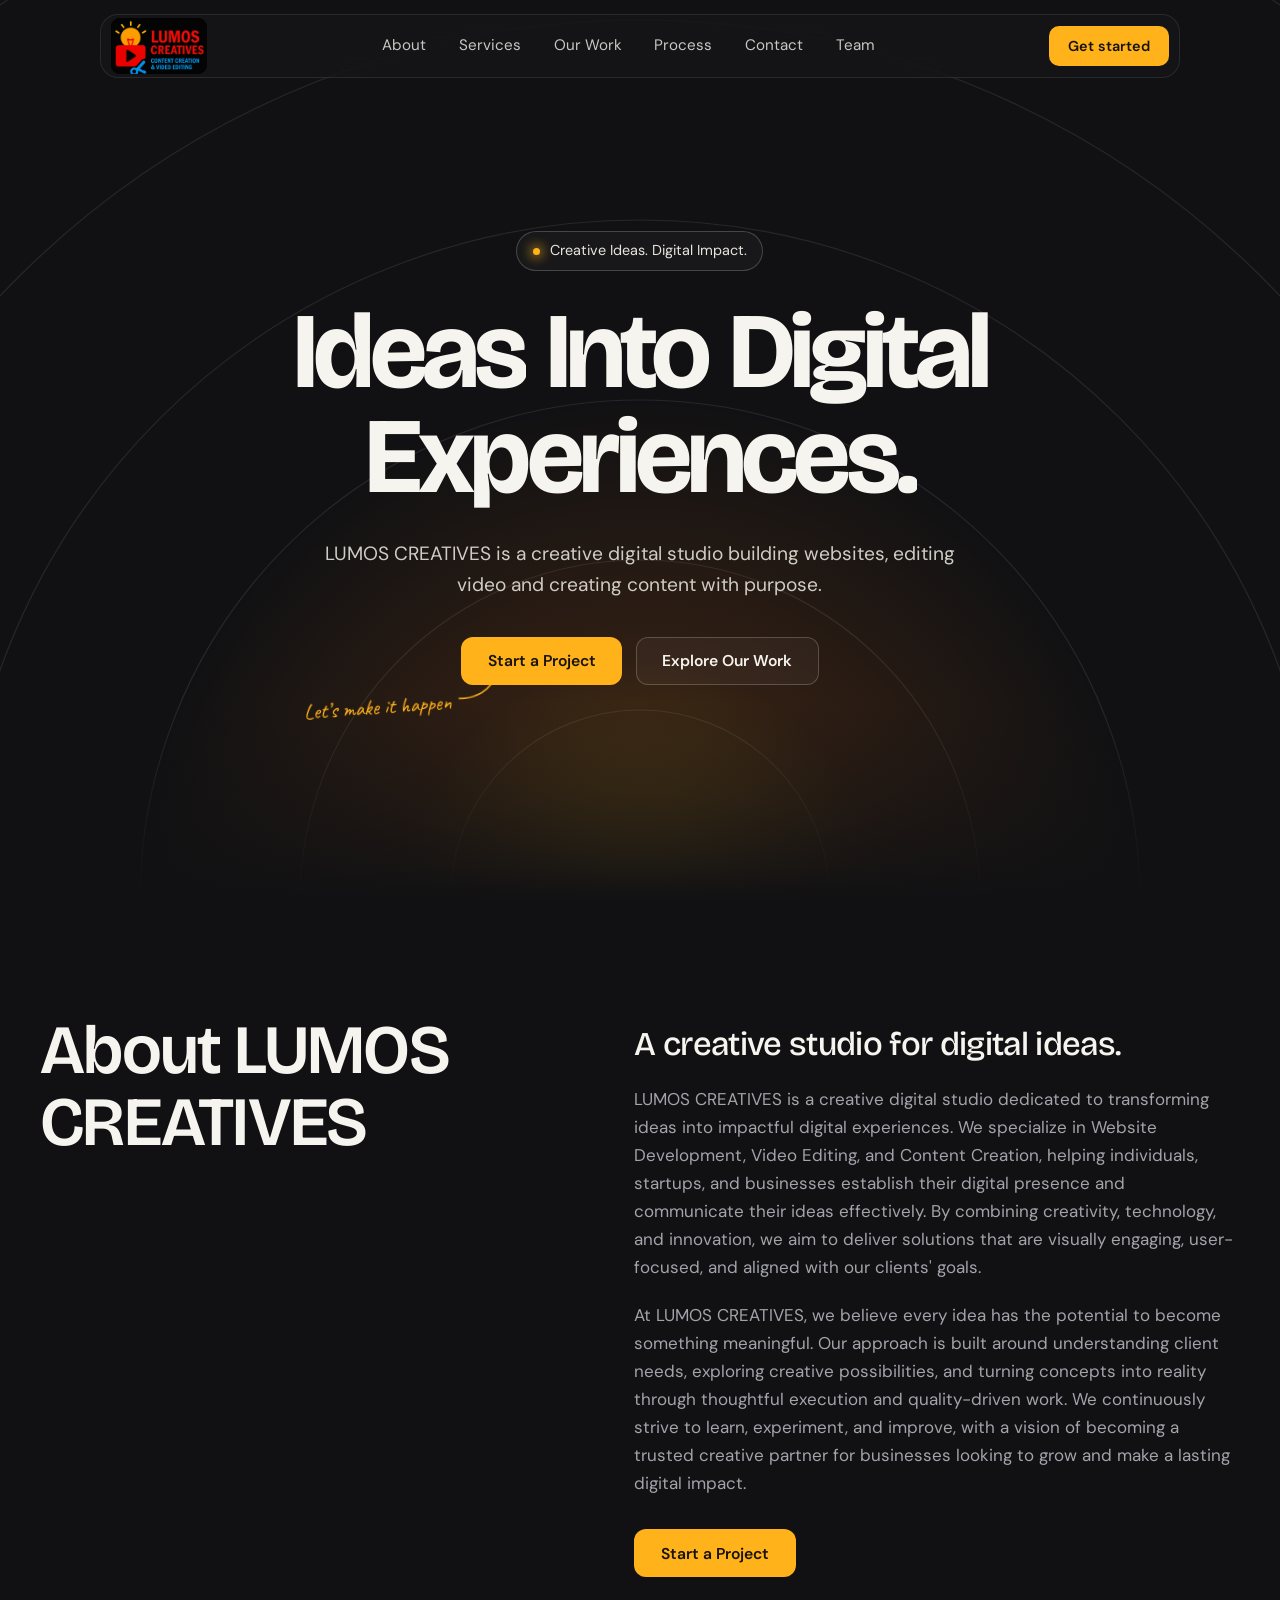
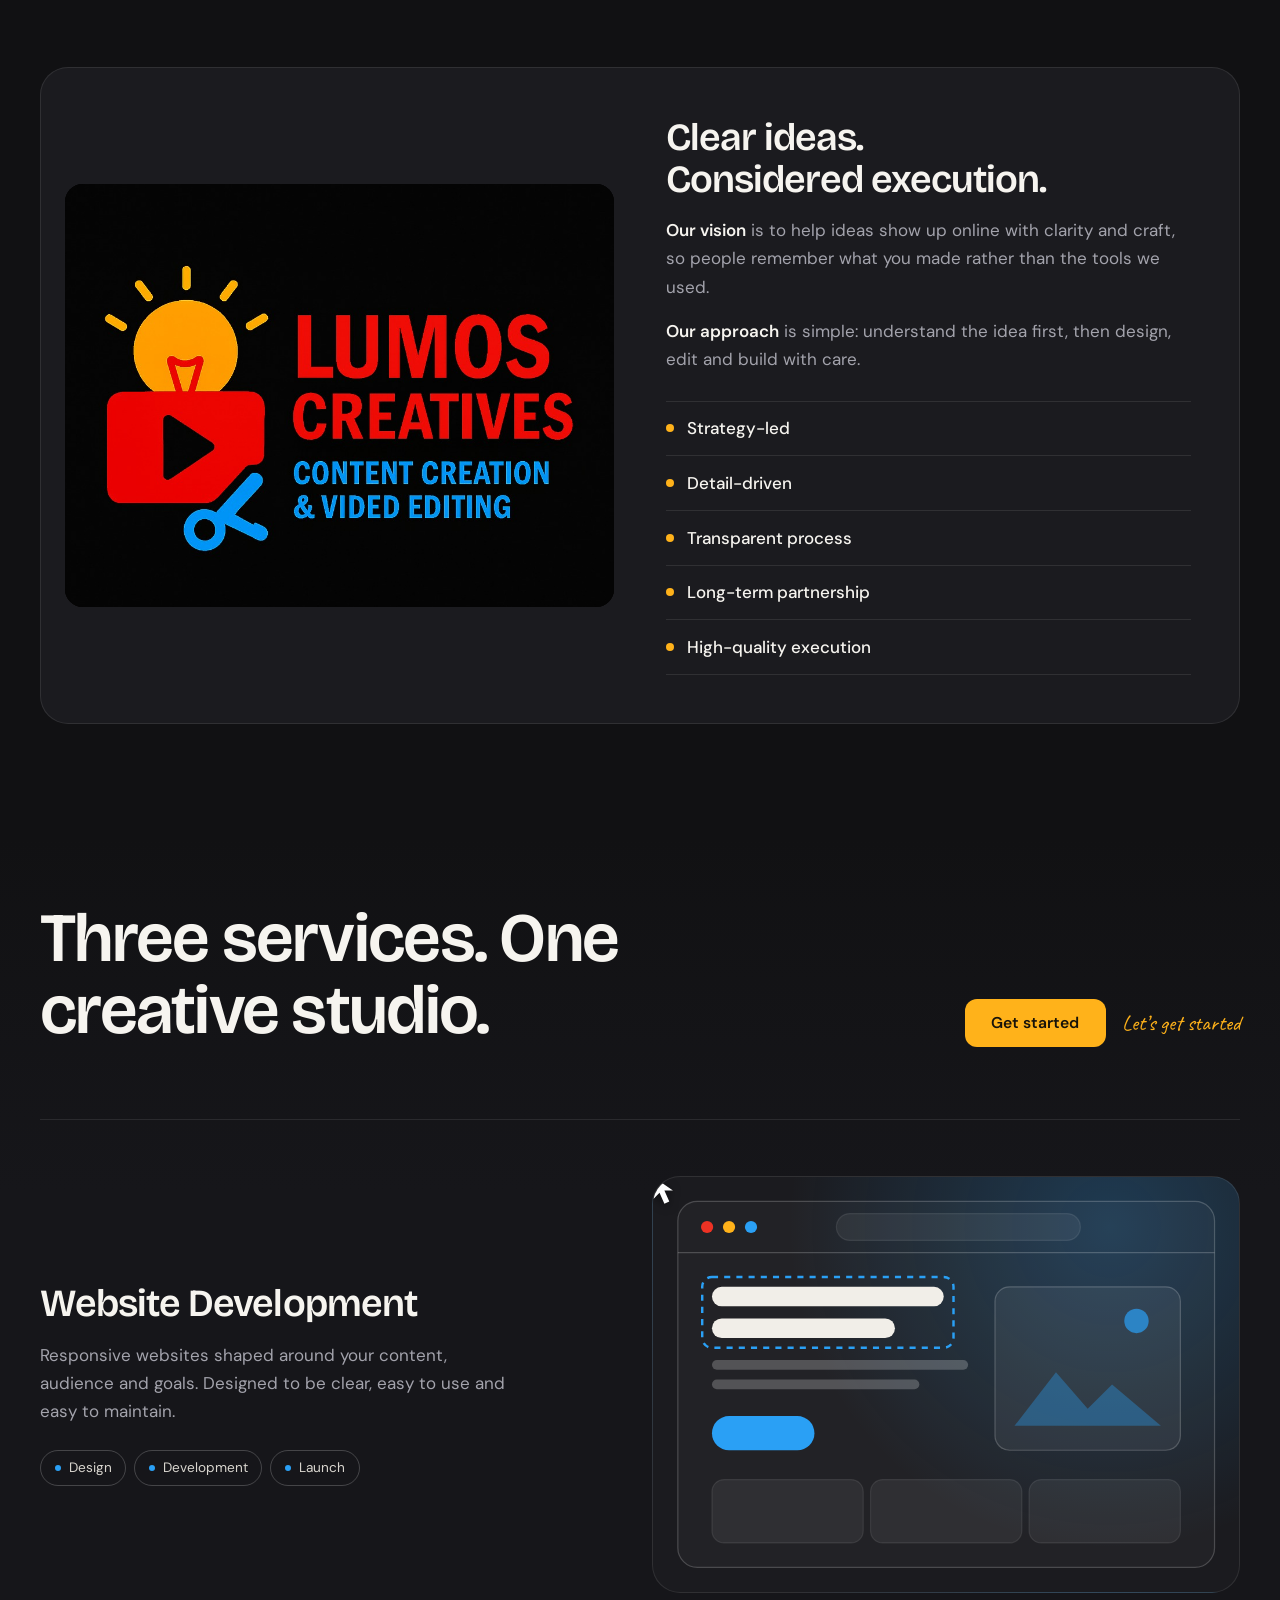
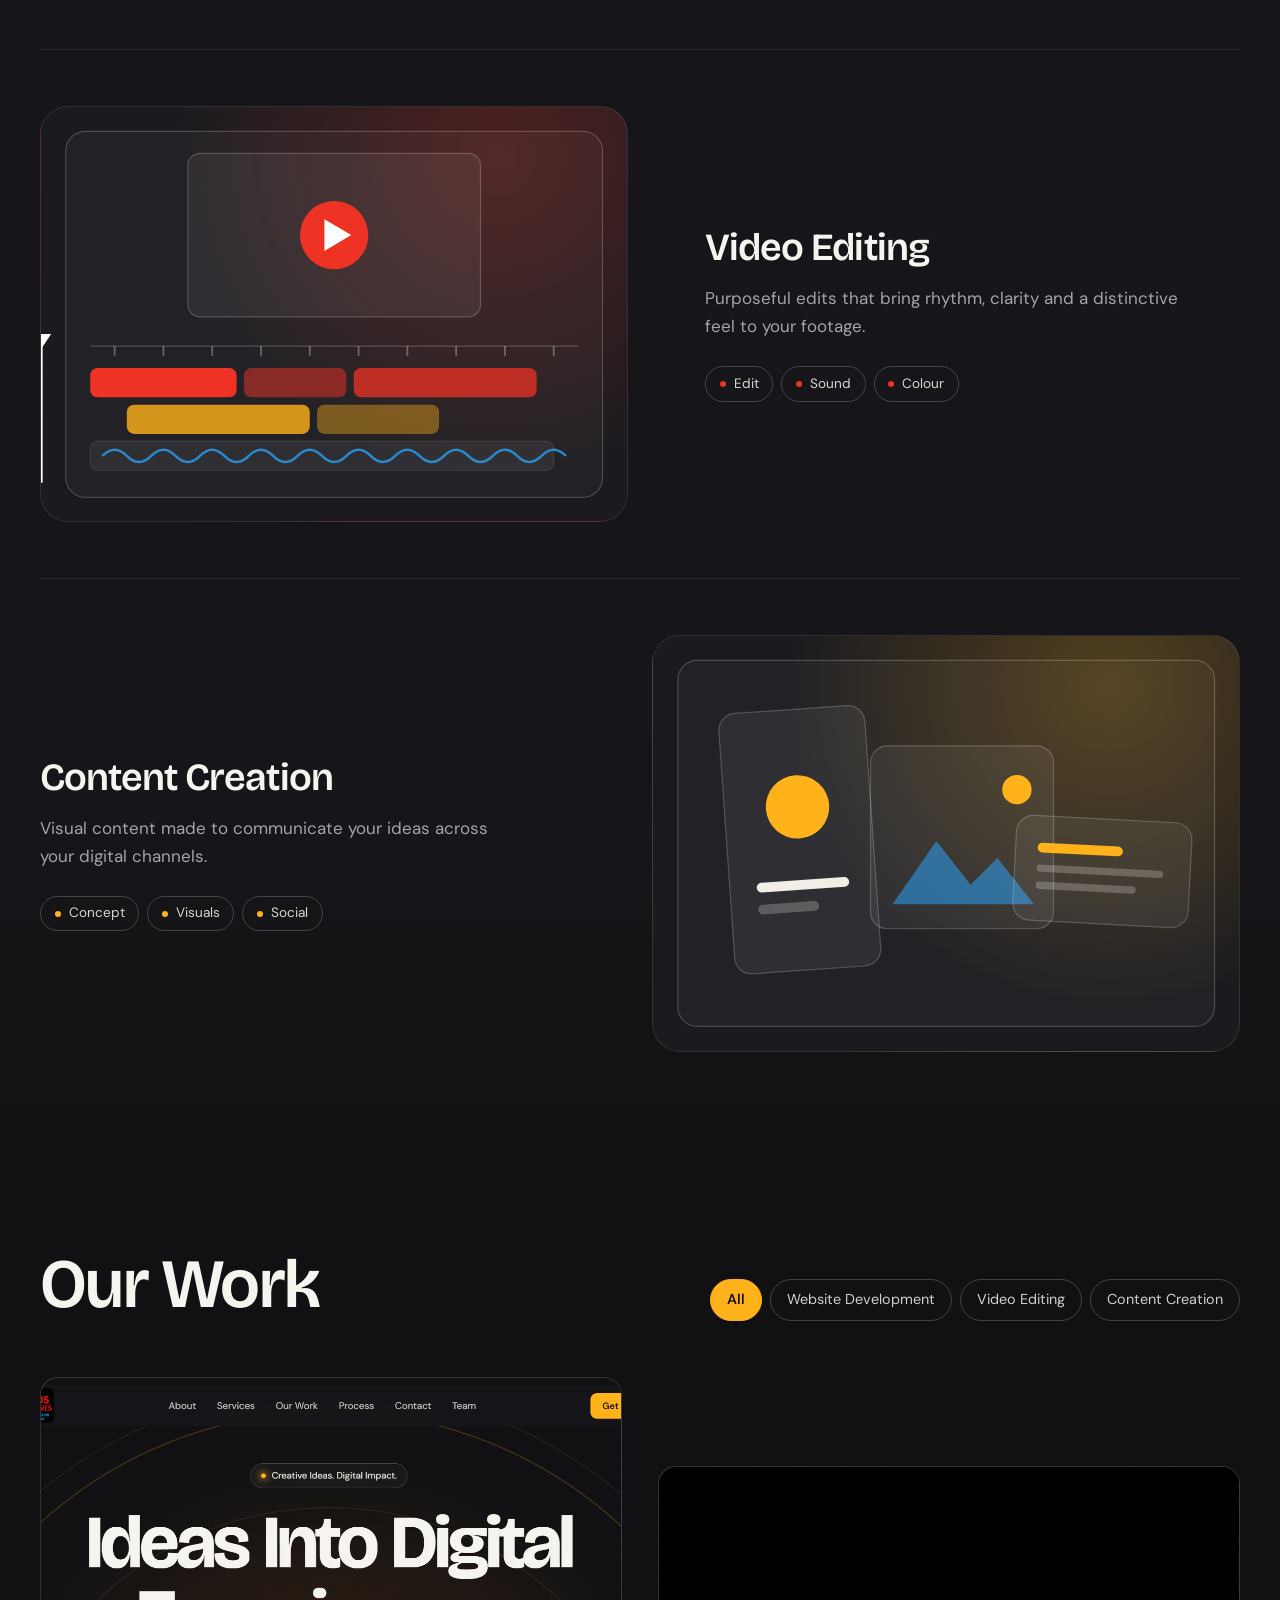
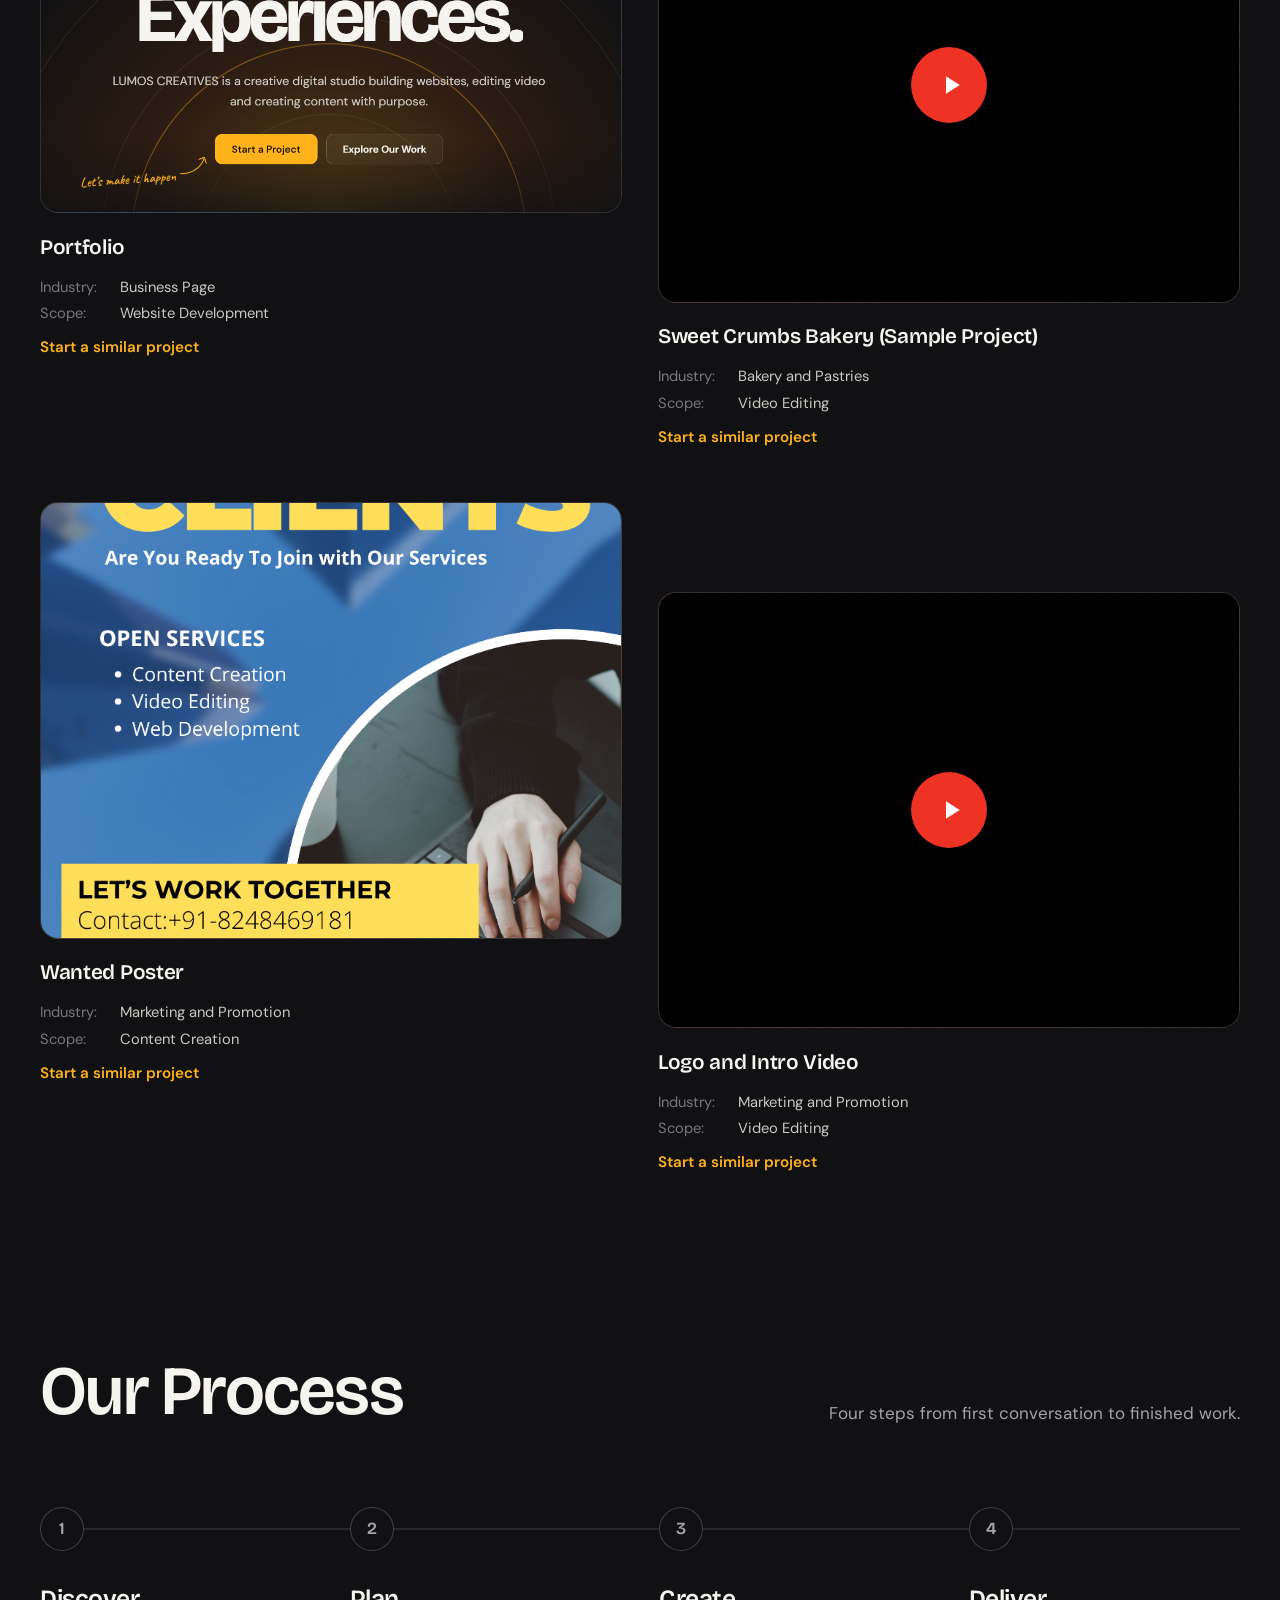
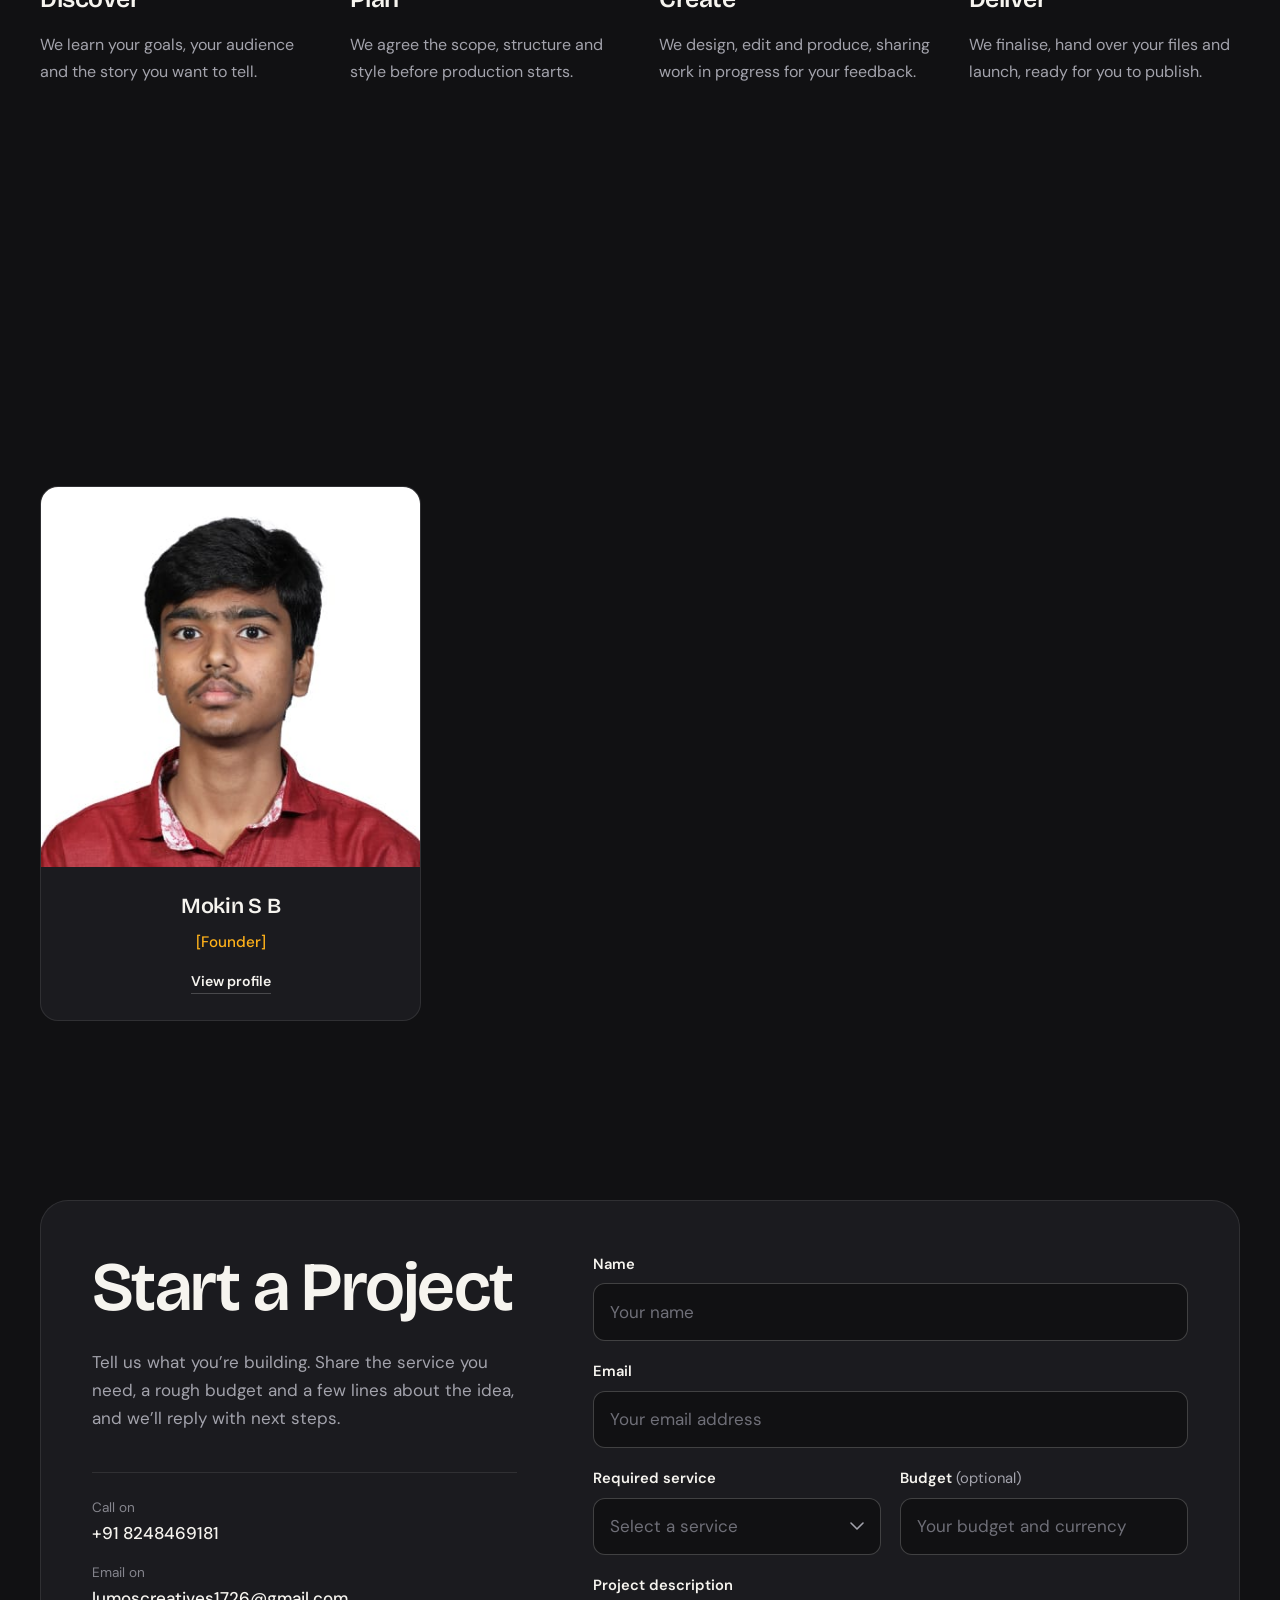
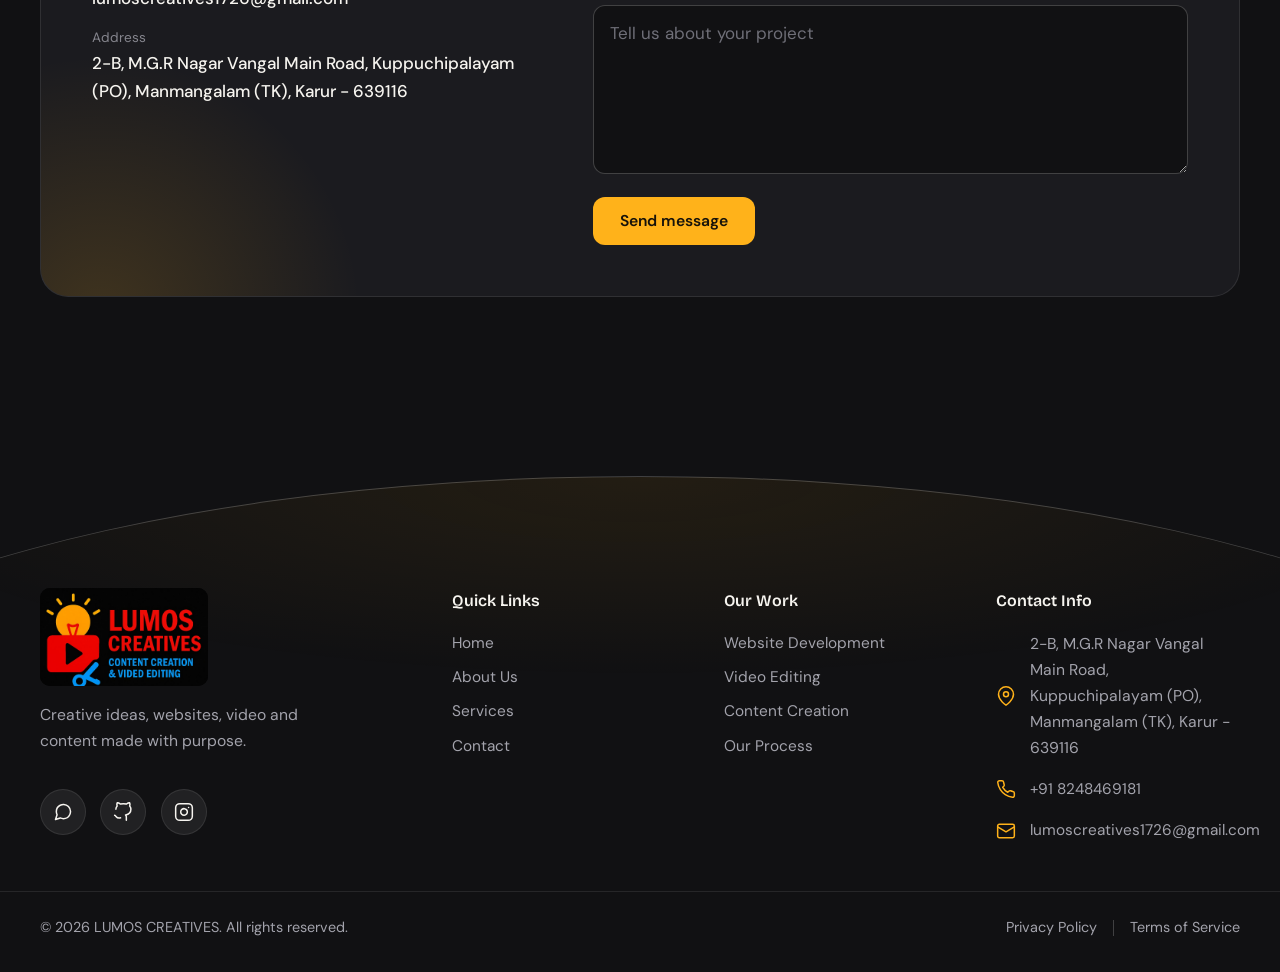
==== commit d4881e85: "Second Commit" ====
--- a/index.html
+++ b/index.html
@@ -306,7 +306,7 @@
         <div class="work__grid" id="workGrid">
           <article class="proj proj--wide reveal" data-cat="web" style="--c: var(--blue)">
   <div class="proj__media">
-    <img class="is-top" src="images/projects/Lumos Creatives Portfolio.png" alt="LUMOS CREATIVES portfolio website homepage" loading="lazy">
+    <img class="is-top" src="images/Projects/Lumos Creatives Portfolio.png" alt="LUMOS CREATIVES portfolio website homepage" loading="lazy">
   </div>
   <div class="proj__info">
     <h3>Portfolio</h3>
@@ -316,7 +316,7 @@
 </article>
     <article class="proj proj--wide reveal" data-cat="video" style="--c: var(--red)">
   <div class="proj__media">
-    <video src="images/projects/videos/Sweet Crumbs Bakery Sample Project.mp4" preload="metadata" playsinline aria-label="Sweet Crumbs Bakery sample video"></video>
+    <video src="images/Projects/videos/Sweet Crumbs Bakery Sample Project.mp4" preload="metadata" playsinline aria-label="Sweet Crumbs Bakery sample video"></video>
     <button class="proj__play" type="button" aria-label="Play video">
       <svg viewBox="0 0 24 24" aria-hidden="true"><path d="M8 5v14l11-7z"/></svg>
     </button>
@@ -329,7 +329,7 @@
 </article>
           <article class="proj proj--wide reveal" data-cat="content" style="--c: var(--accent)">
             <div class="proj__media">
-    <img src="images/projects/Wanted Poster.png" alt="Wanted poster design by LUMOS CREATIVES" loading="lazy">
+    <img src="images/Projects/Wanted Poster.png" alt="Wanted poster design by LUMOS CREATIVES" loading="lazy">
   </div>
   <div class="proj__info">
     <h3>Wanted Poster</h3>
@@ -341,7 +341,7 @@
           
           <article class="proj proj--wide reveal" data-cat="video" style="--c: var(--red)">
   <div class="proj__media">
-    <video src="images/projects/videos/Lumos Creatives Intro video.mp4" preload="metadata" playsinline aria-label="Lumos Creatives intro video"></video>
+    <video src="images/Projects/videos/Lumos Creatives Intro video.mp4" preload="metadata" playsinline aria-label="Lumos Creatives intro video"></video>
     <button class="proj__play" type="button" aria-label="Play video">
       <svg viewBox="0 0 24 24" aria-hidden="true"><path d="M8 5v14l11-7z"/></svg>
     </button>
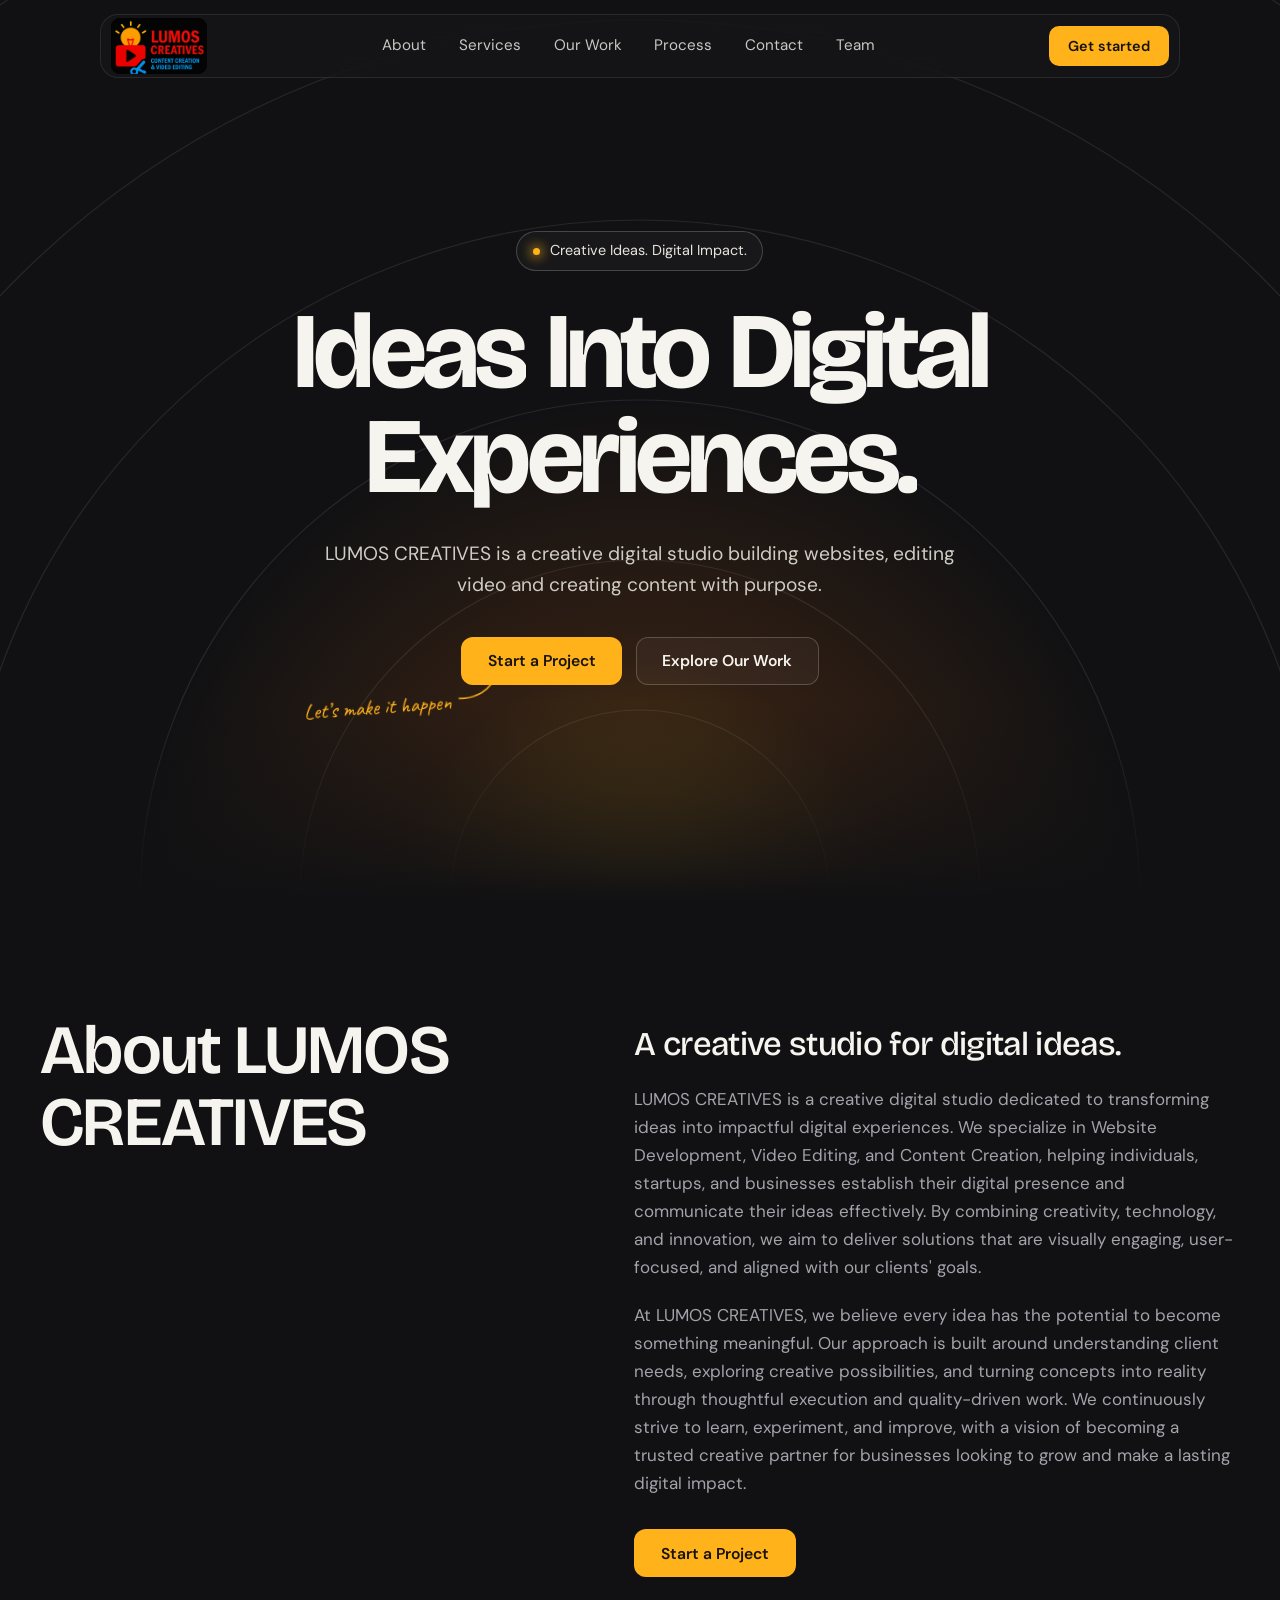
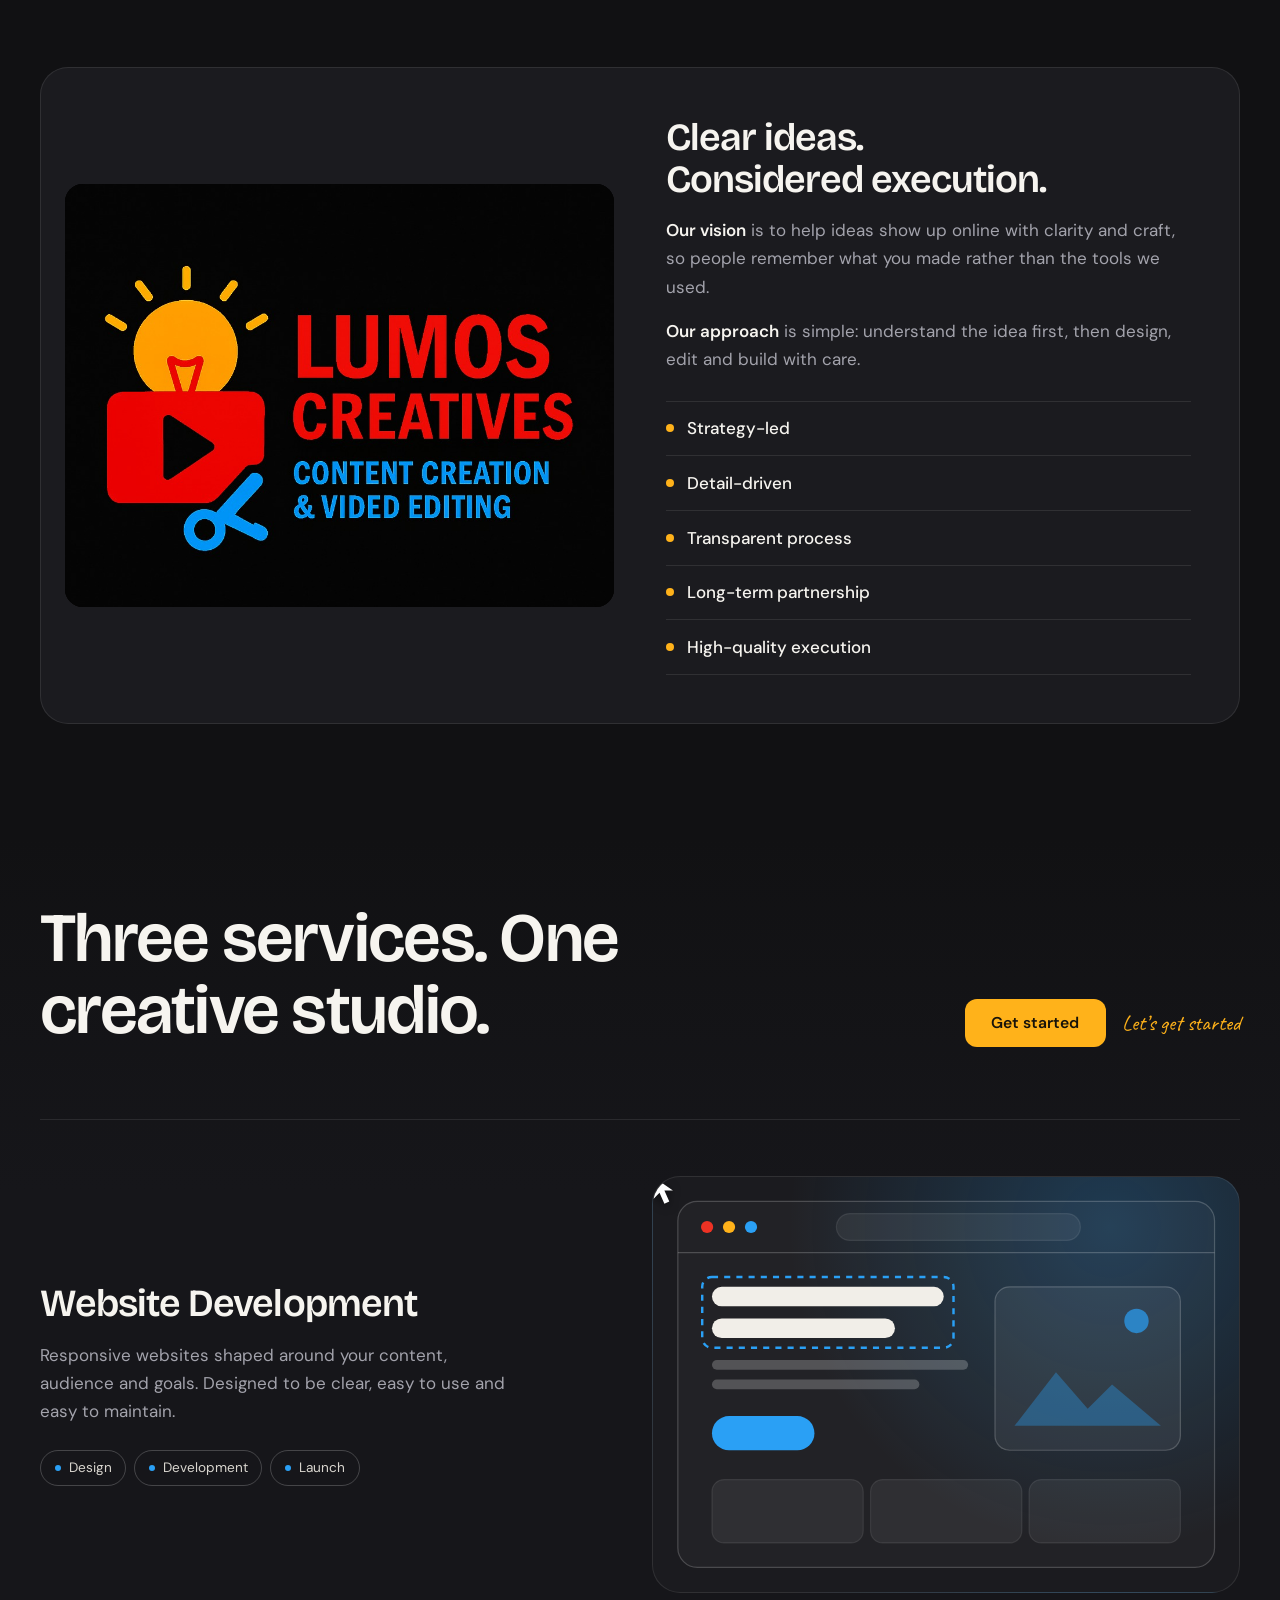
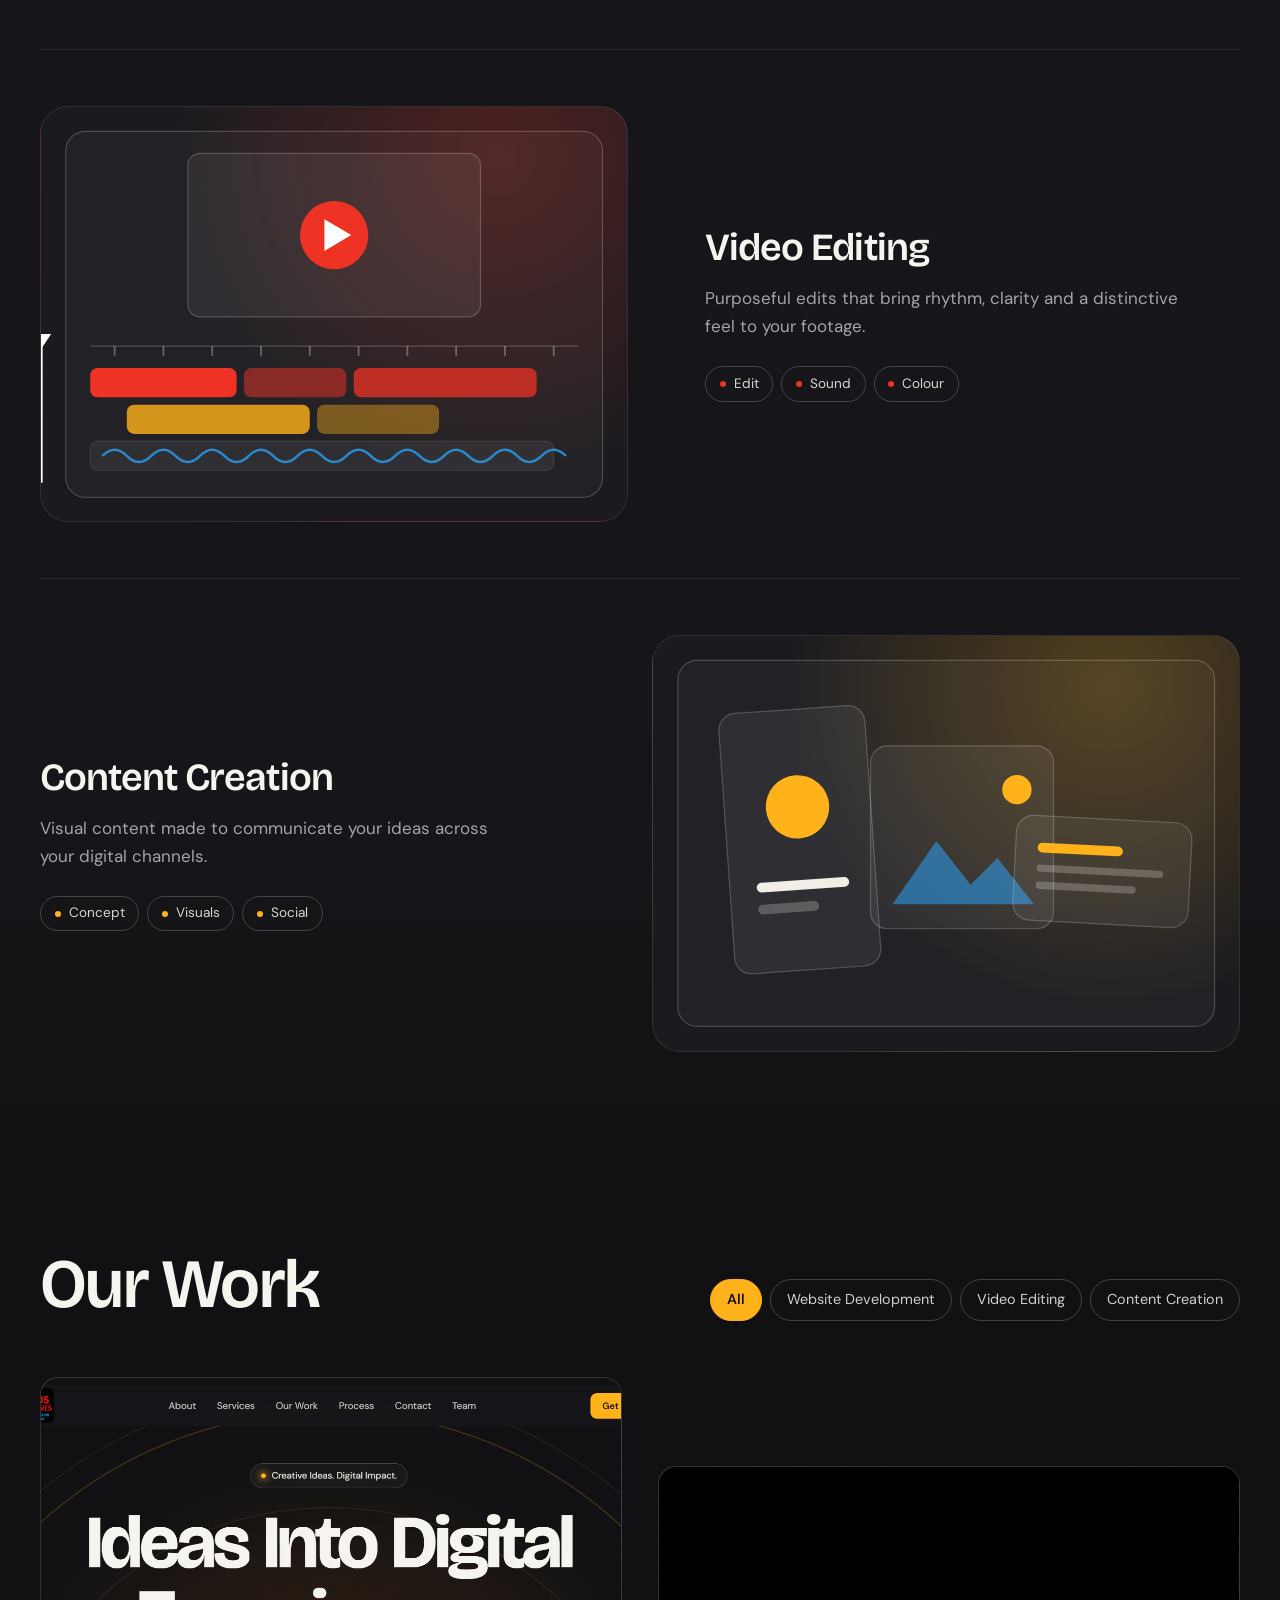
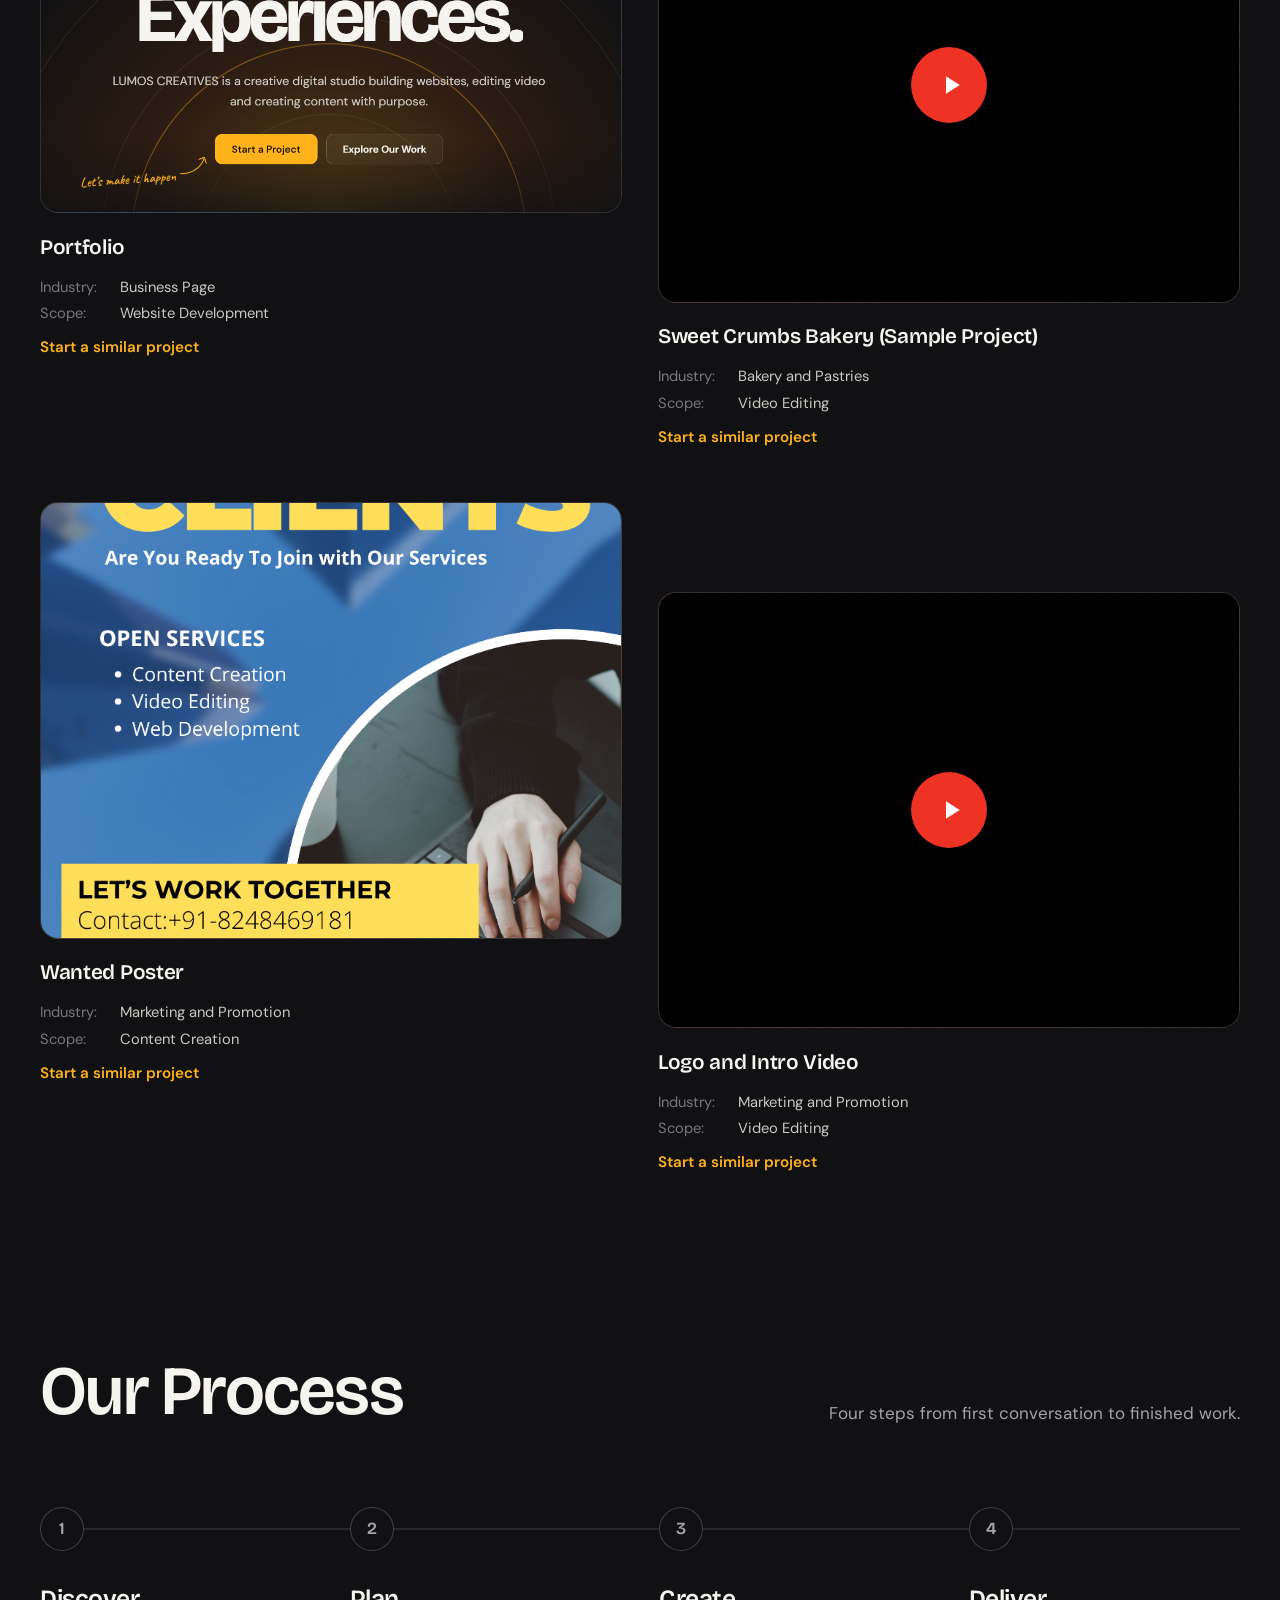
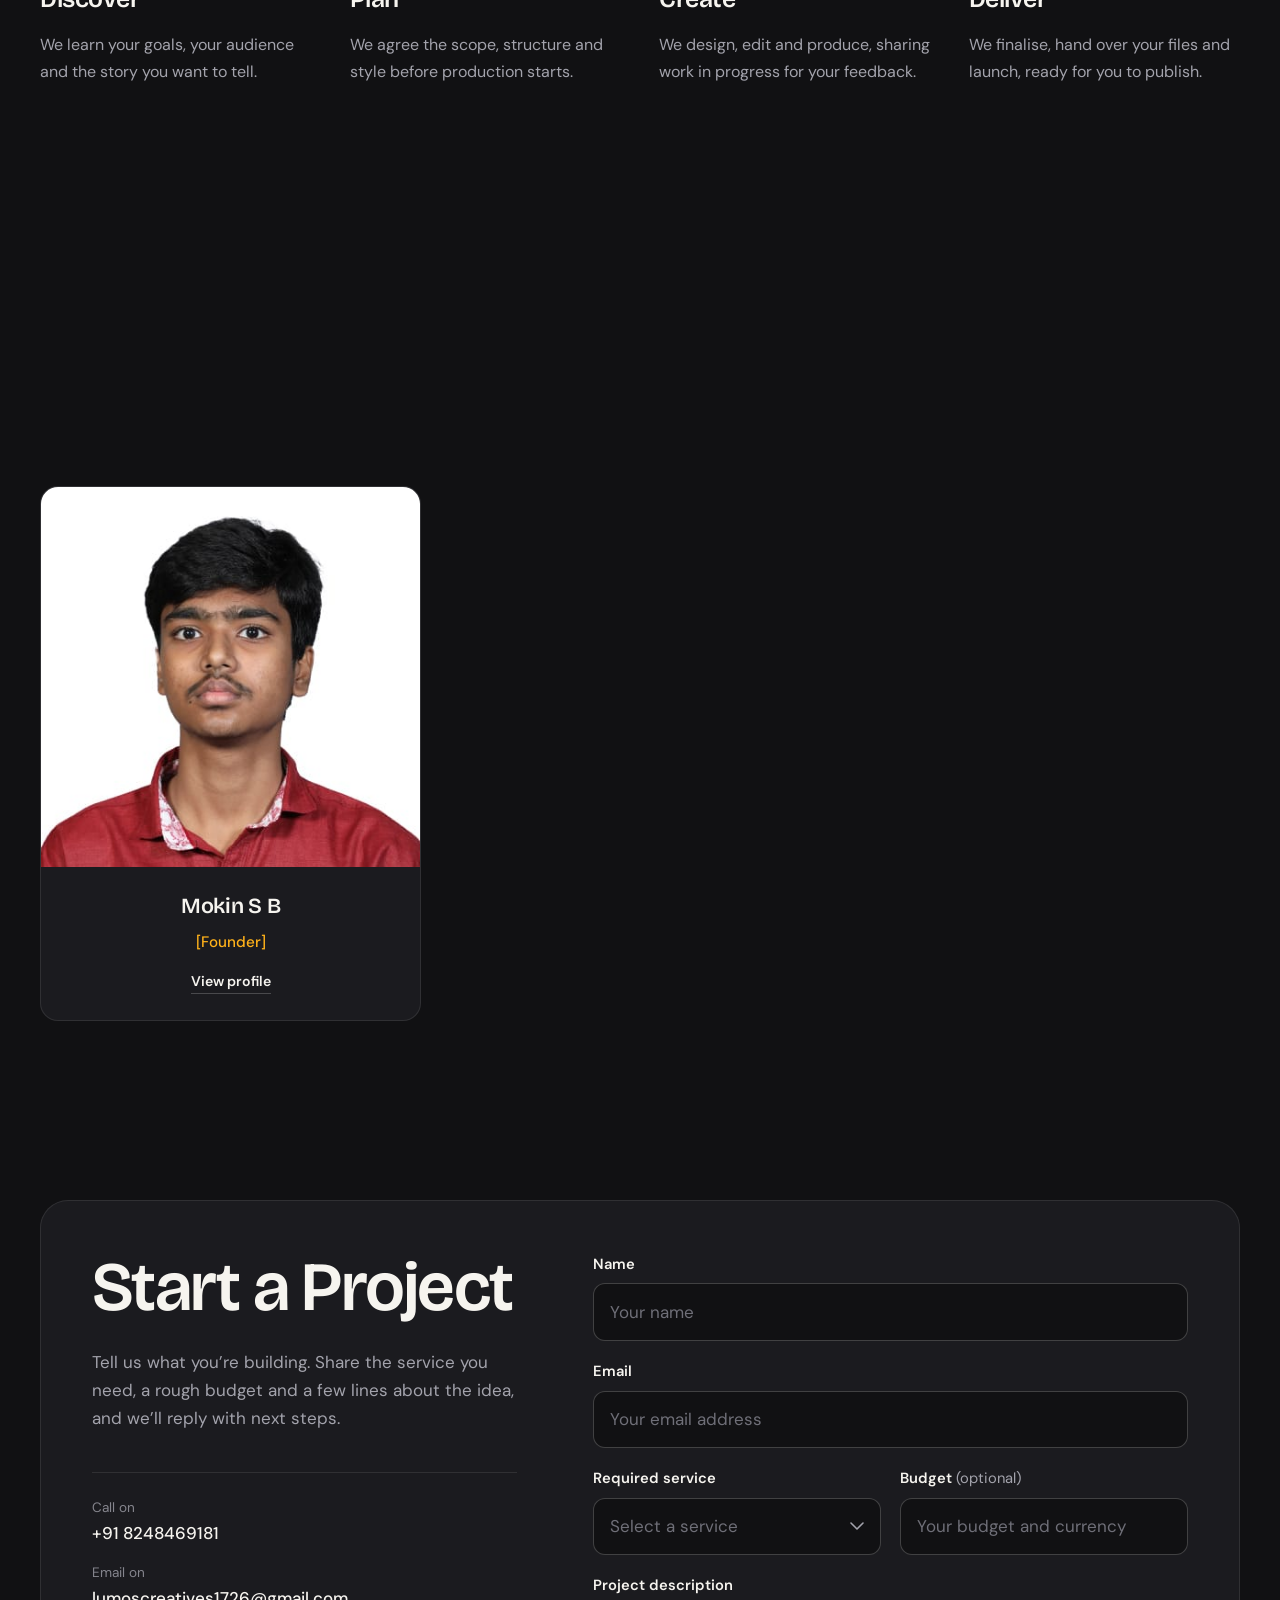
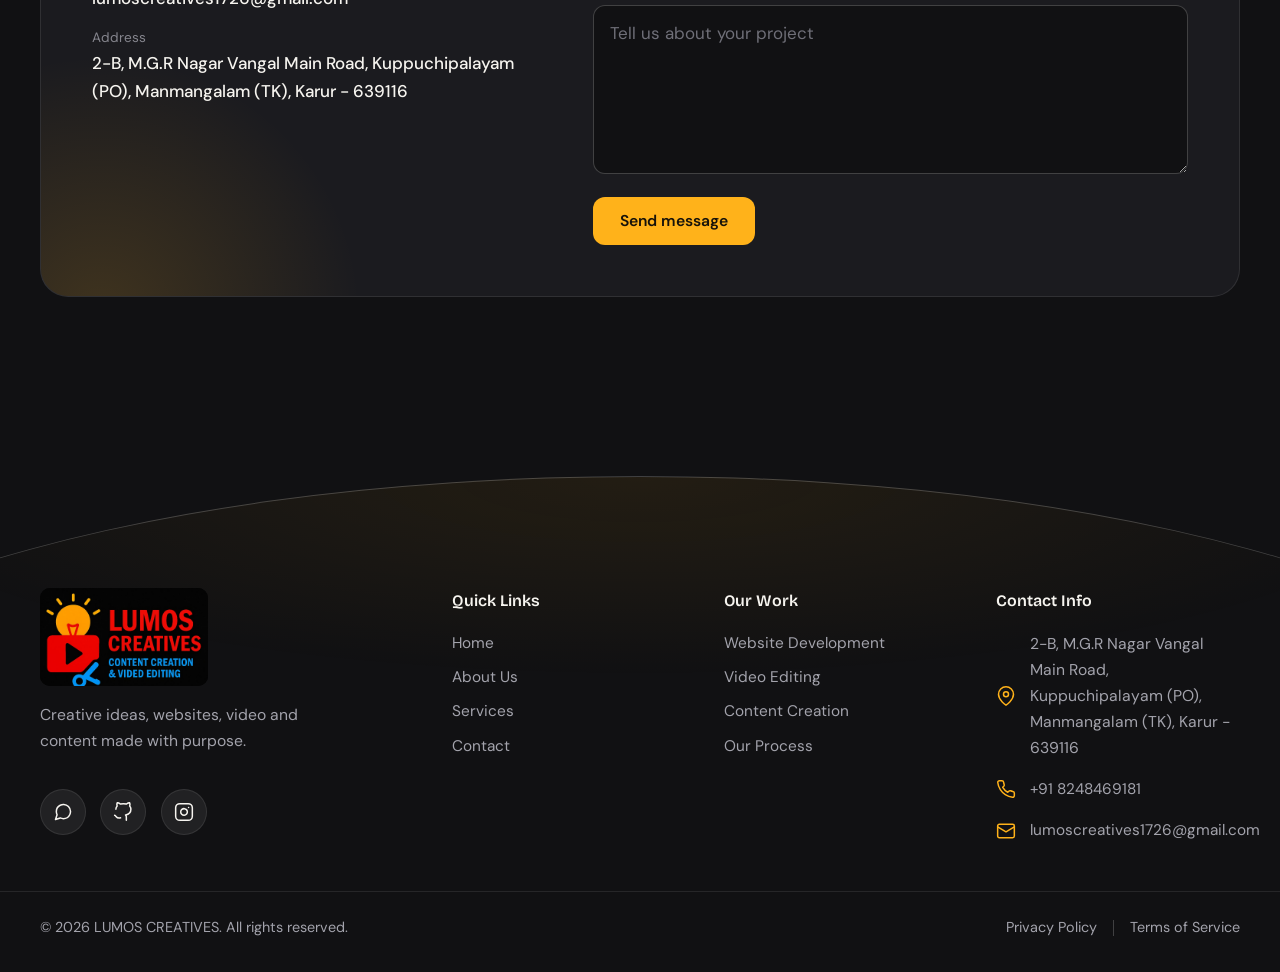
==== commit 3553804d: "Changes in index.html and mokin.html files" ====
--- a/index.html
+++ b/index.html
@@ -502,7 +502,7 @@
 
       <div class="social">
         <!-- Replace each href="#" with your real link and delete data-placeholder -->
-        <a href="https://wa.me/8248469181?text=Hello%2C%20I'm%20interested%20in%20your%20services" data-placeholder aria-label="WhatsApp">
+        <a href="https://wa.me/8248469181" data-placeholder aria-label="WhatsApp">
           <svg class="icon" viewBox="0 0 24 24"><path d="M21 11.5a8.38 8.38 0 0 1-.9 3.8 8.5 8.5 0 0 1-7.6 4.7 8.38 8.38 0 0 1-3.8-.9L3 21l1.9-5.7a8.38 8.38 0 0 1-.9-3.8 8.5 8.5 0 0 1 4.7-7.6 8.38 8.38 0 0 1 3.8-.9h.5a8.48 8.48 0 0 1 8 8v.5z"/></svg>
         </a>
         <a href="https://github.com/lumoscreatives1726-ship-it/" target="_blank" rel="noopener" aria-label="GitHub profile">
@@ -552,10 +552,10 @@
   <div class="container footer__bottom">
     <p>© <span id="year">2026</span> LUMOS CREATIVES. All rights reserved.</p>
     <div class="footer__legal">
-      <a href="privacy.html" data-placeholder>Privacy Policy</a>
-      <span aria-hidden="true"></span>
-      <a href="terms.html" data-placeholder>Terms of Service</a>
-    </div>
+        <a href="privacy.html" aria-current="page">Privacy Policy</a>
+        <span aria-hidden="true"></span>
+        <a href="terms.html">Terms of Service</a>
+      </div>
   </div>
 </footer>  <script src="script.js"></script>
 </body>
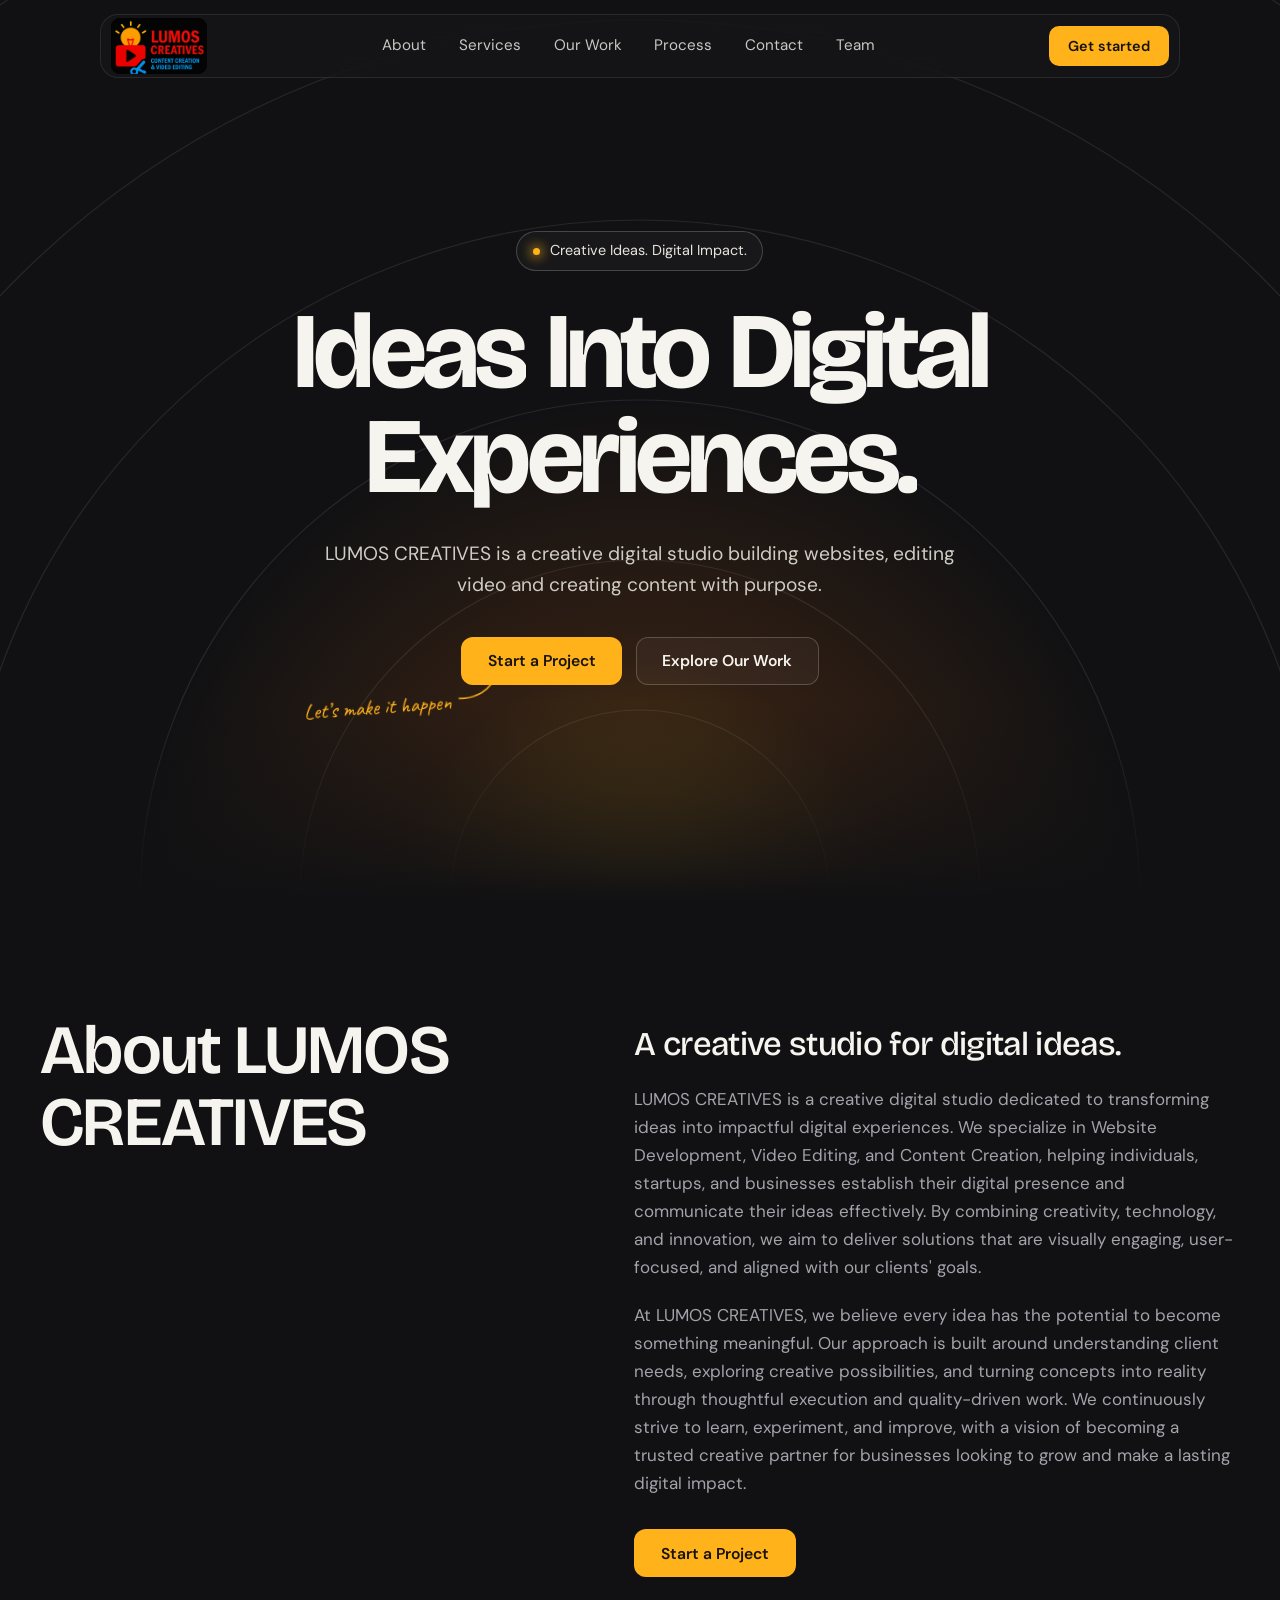
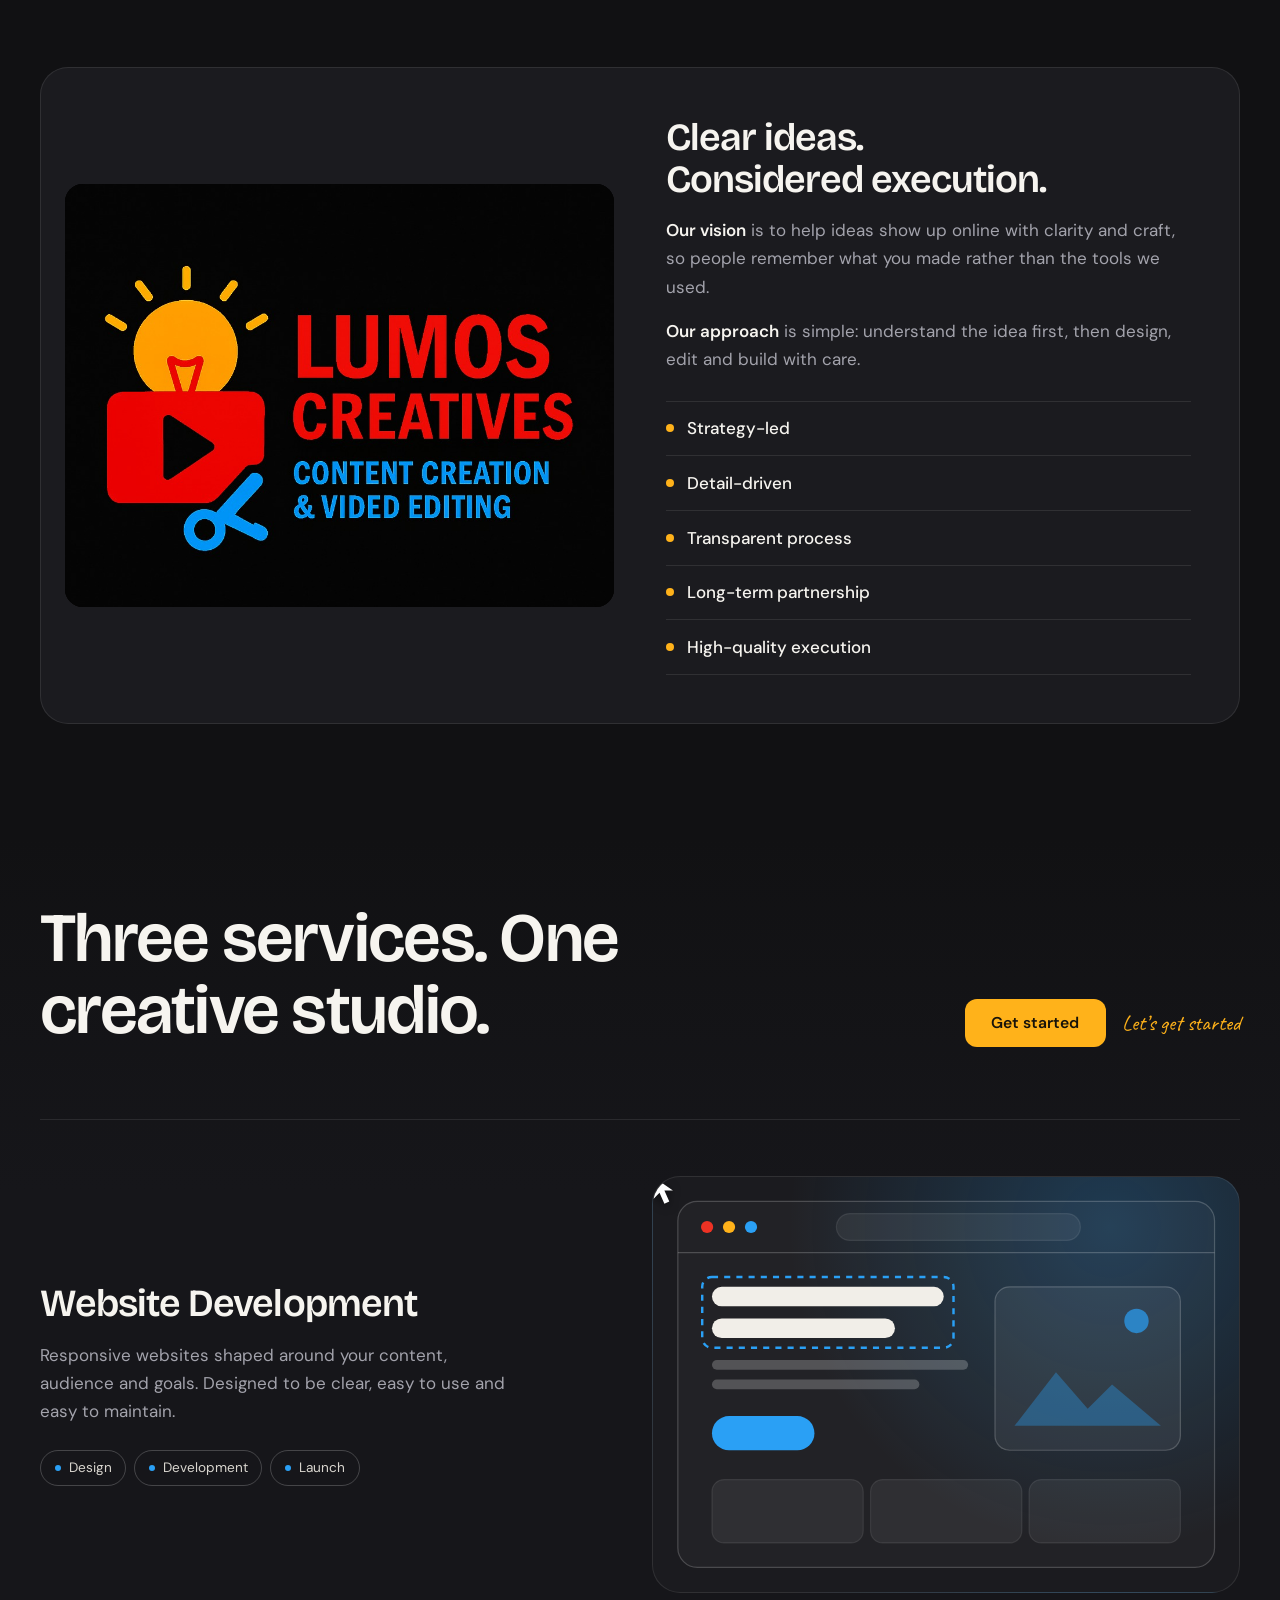
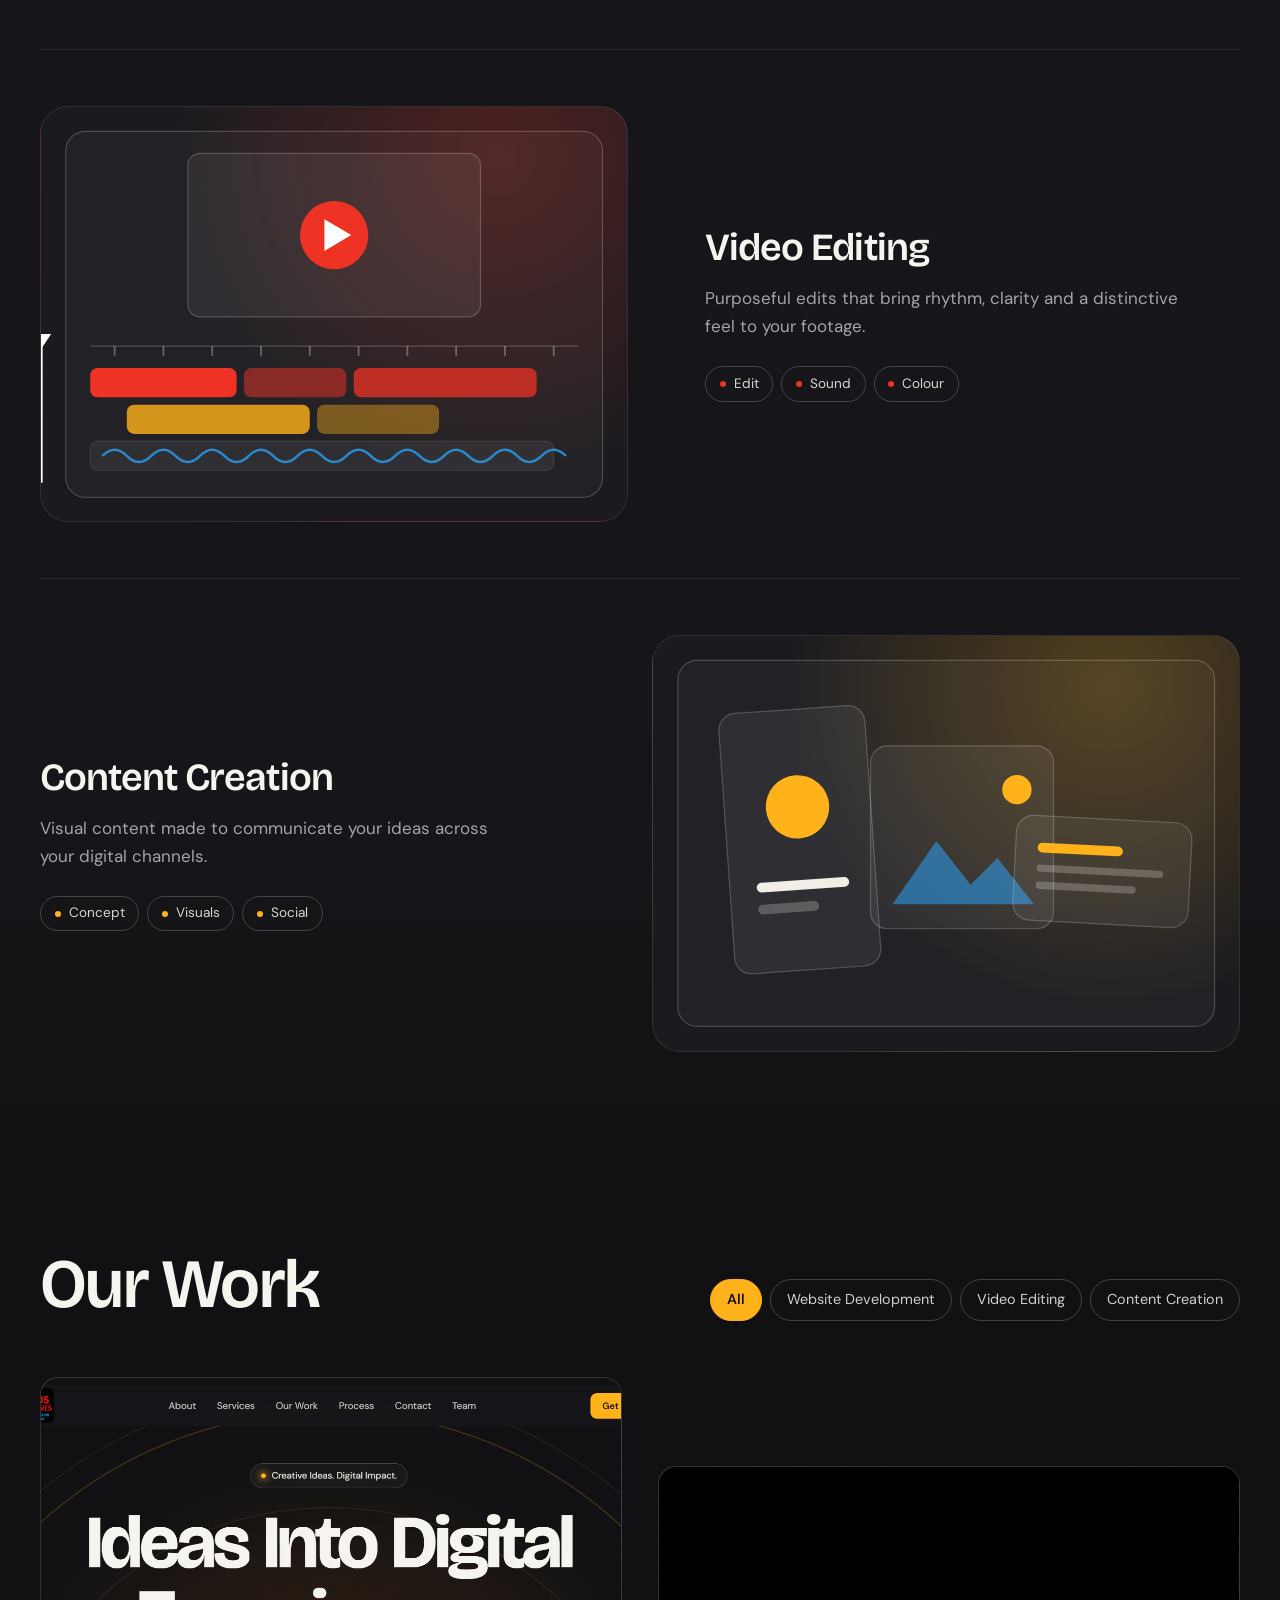
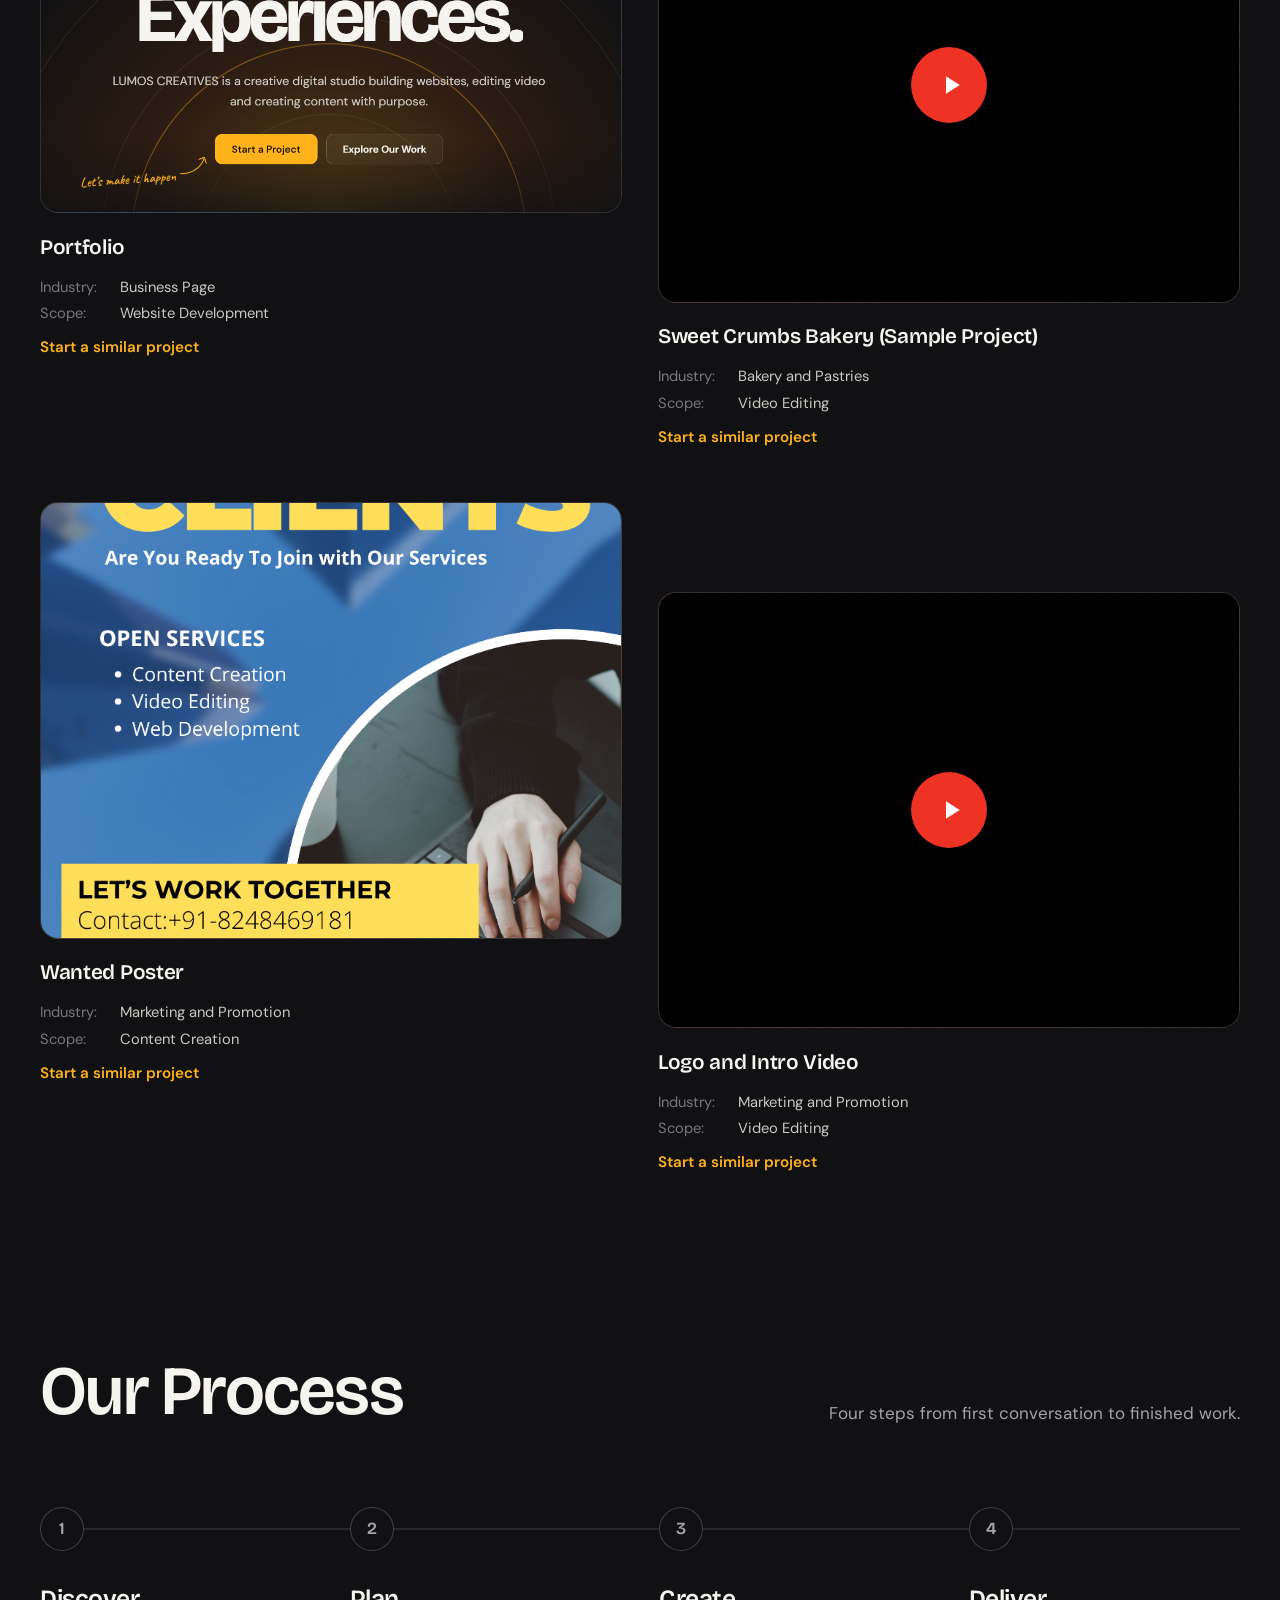
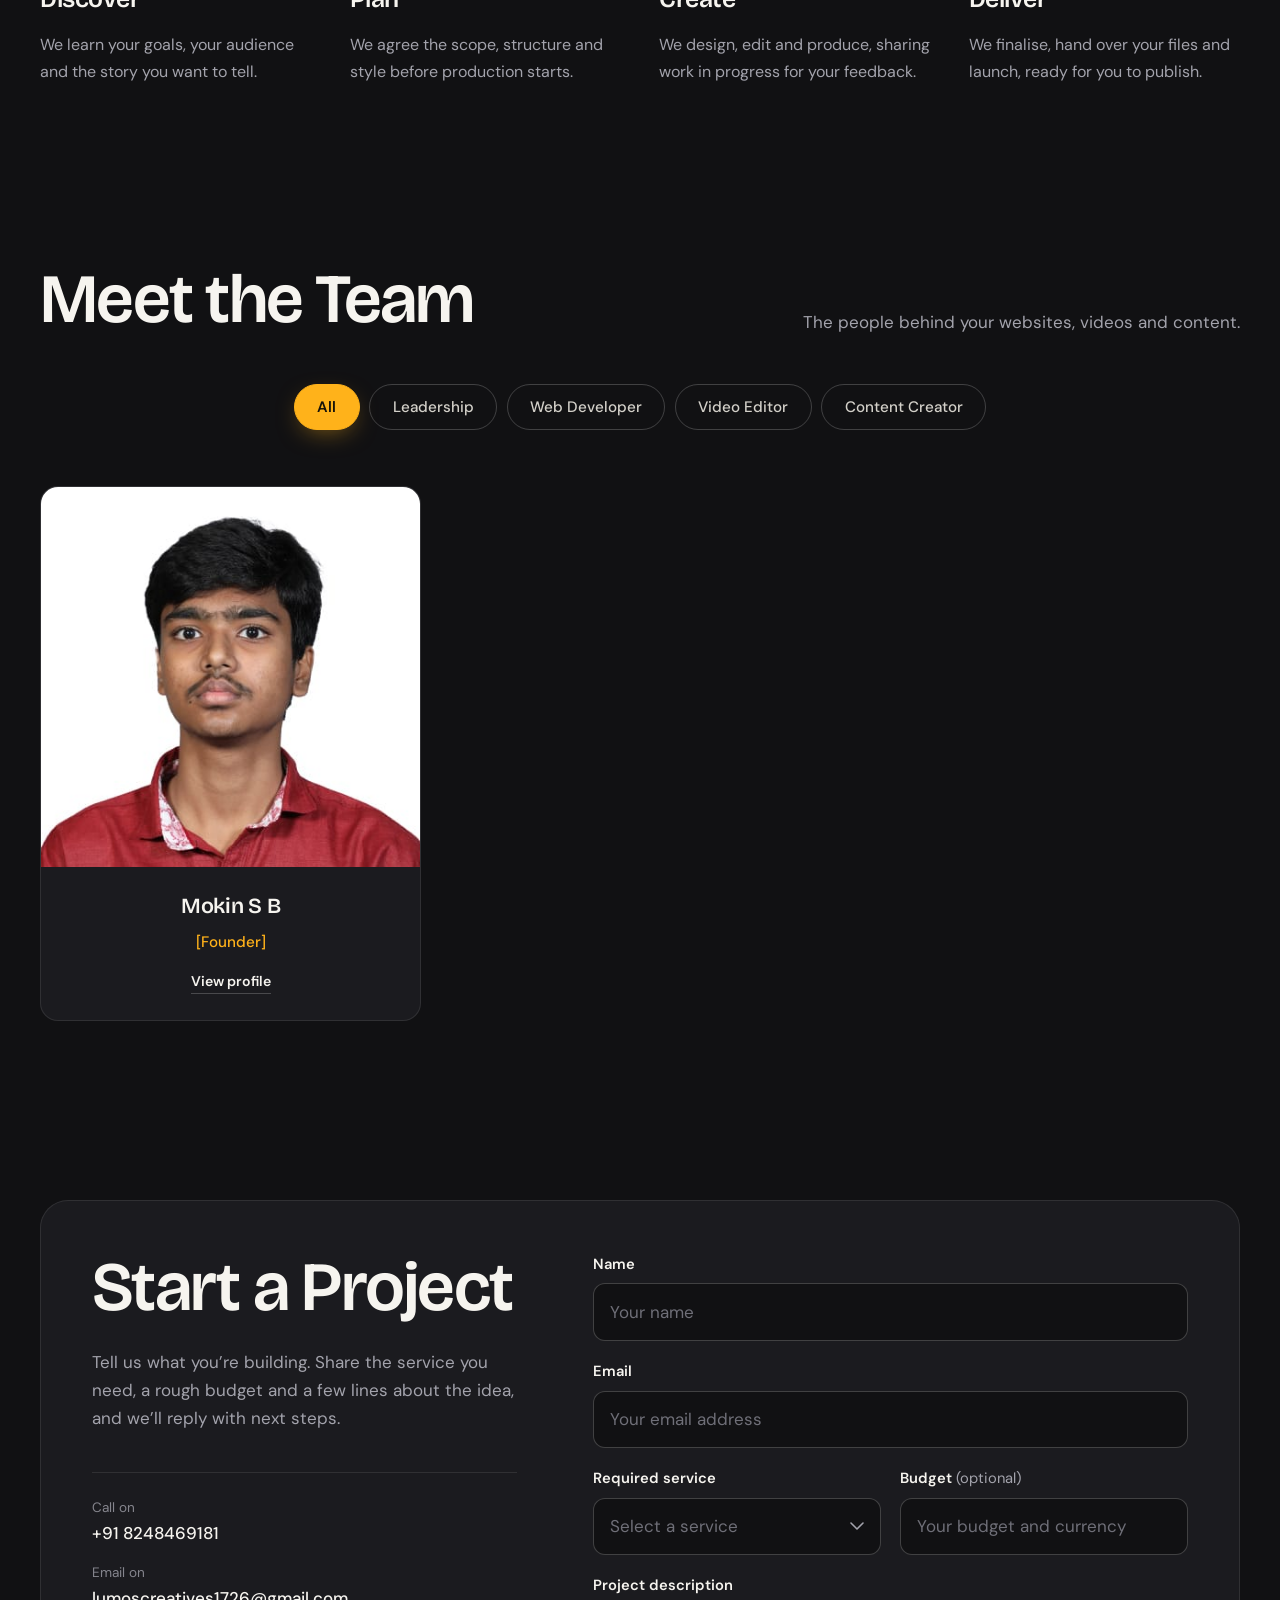
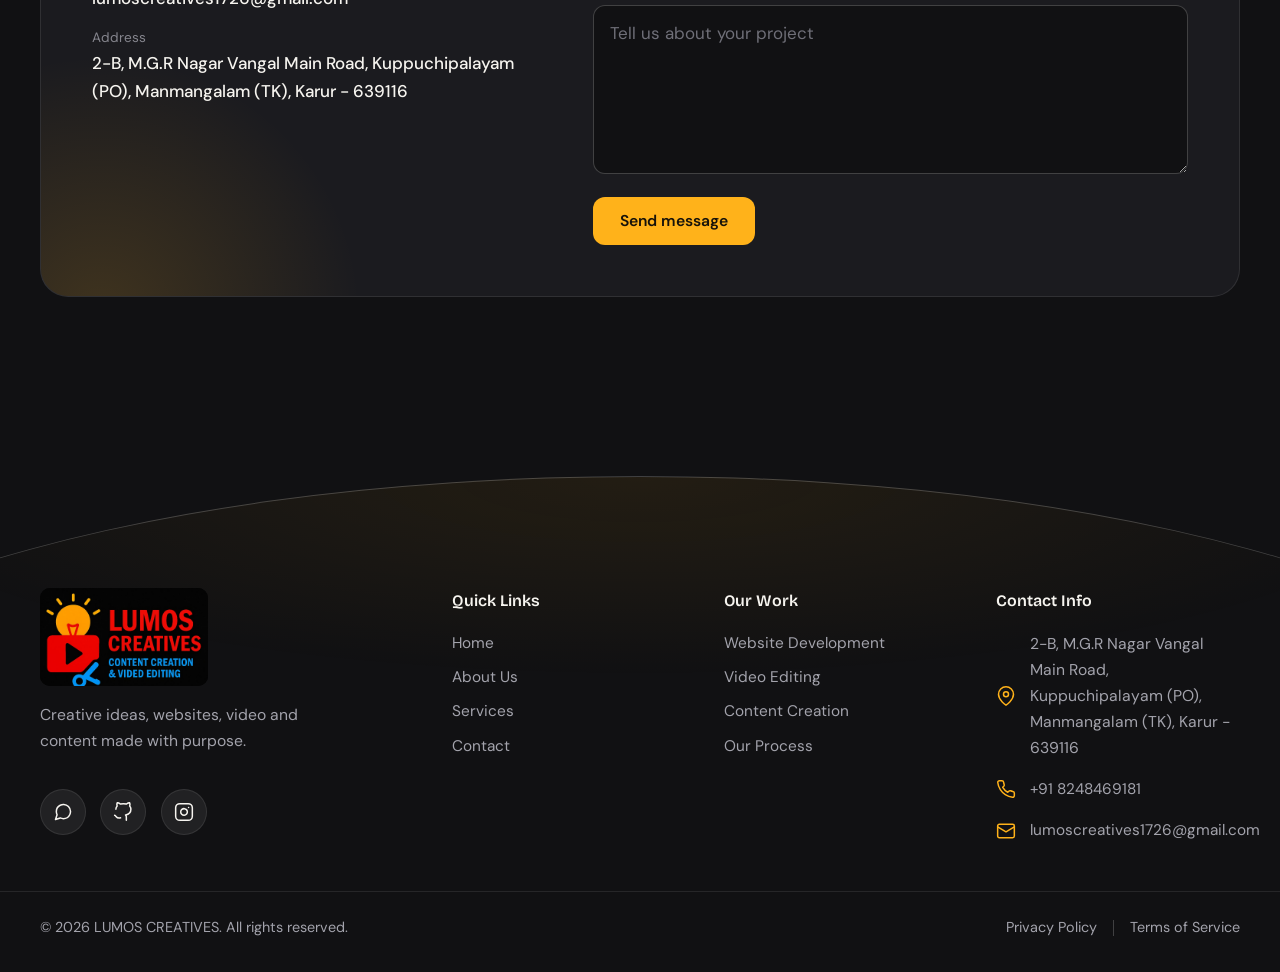
==== commit 2804f40c: "change in index.html" ====
--- a/index.html
+++ b/index.html
@@ -502,7 +502,7 @@
 
       <div class="social">
         <!-- Replace each href="#" with your real link and delete data-placeholder -->
-        <a href="https://wa.me/8248469181" data-placeholder aria-label="WhatsApp">
+        <a href="https://wa.me/8248469181/" data-placeholder aria-label="WhatsApp">
           <svg class="icon" viewBox="0 0 24 24"><path d="M21 11.5a8.38 8.38 0 0 1-.9 3.8 8.5 8.5 0 0 1-7.6 4.7 8.38 8.38 0 0 1-3.8-.9L3 21l1.9-5.7a8.38 8.38 0 0 1-.9-3.8 8.5 8.5 0 0 1 4.7-7.6 8.38 8.38 0 0 1 3.8-.9h.5a8.48 8.48 0 0 1 8 8v.5z"/></svg>
         </a>
         <a href="https://github.com/lumoscreatives1726-ship-it/" target="_blank" rel="noopener" aria-label="GitHub profile">
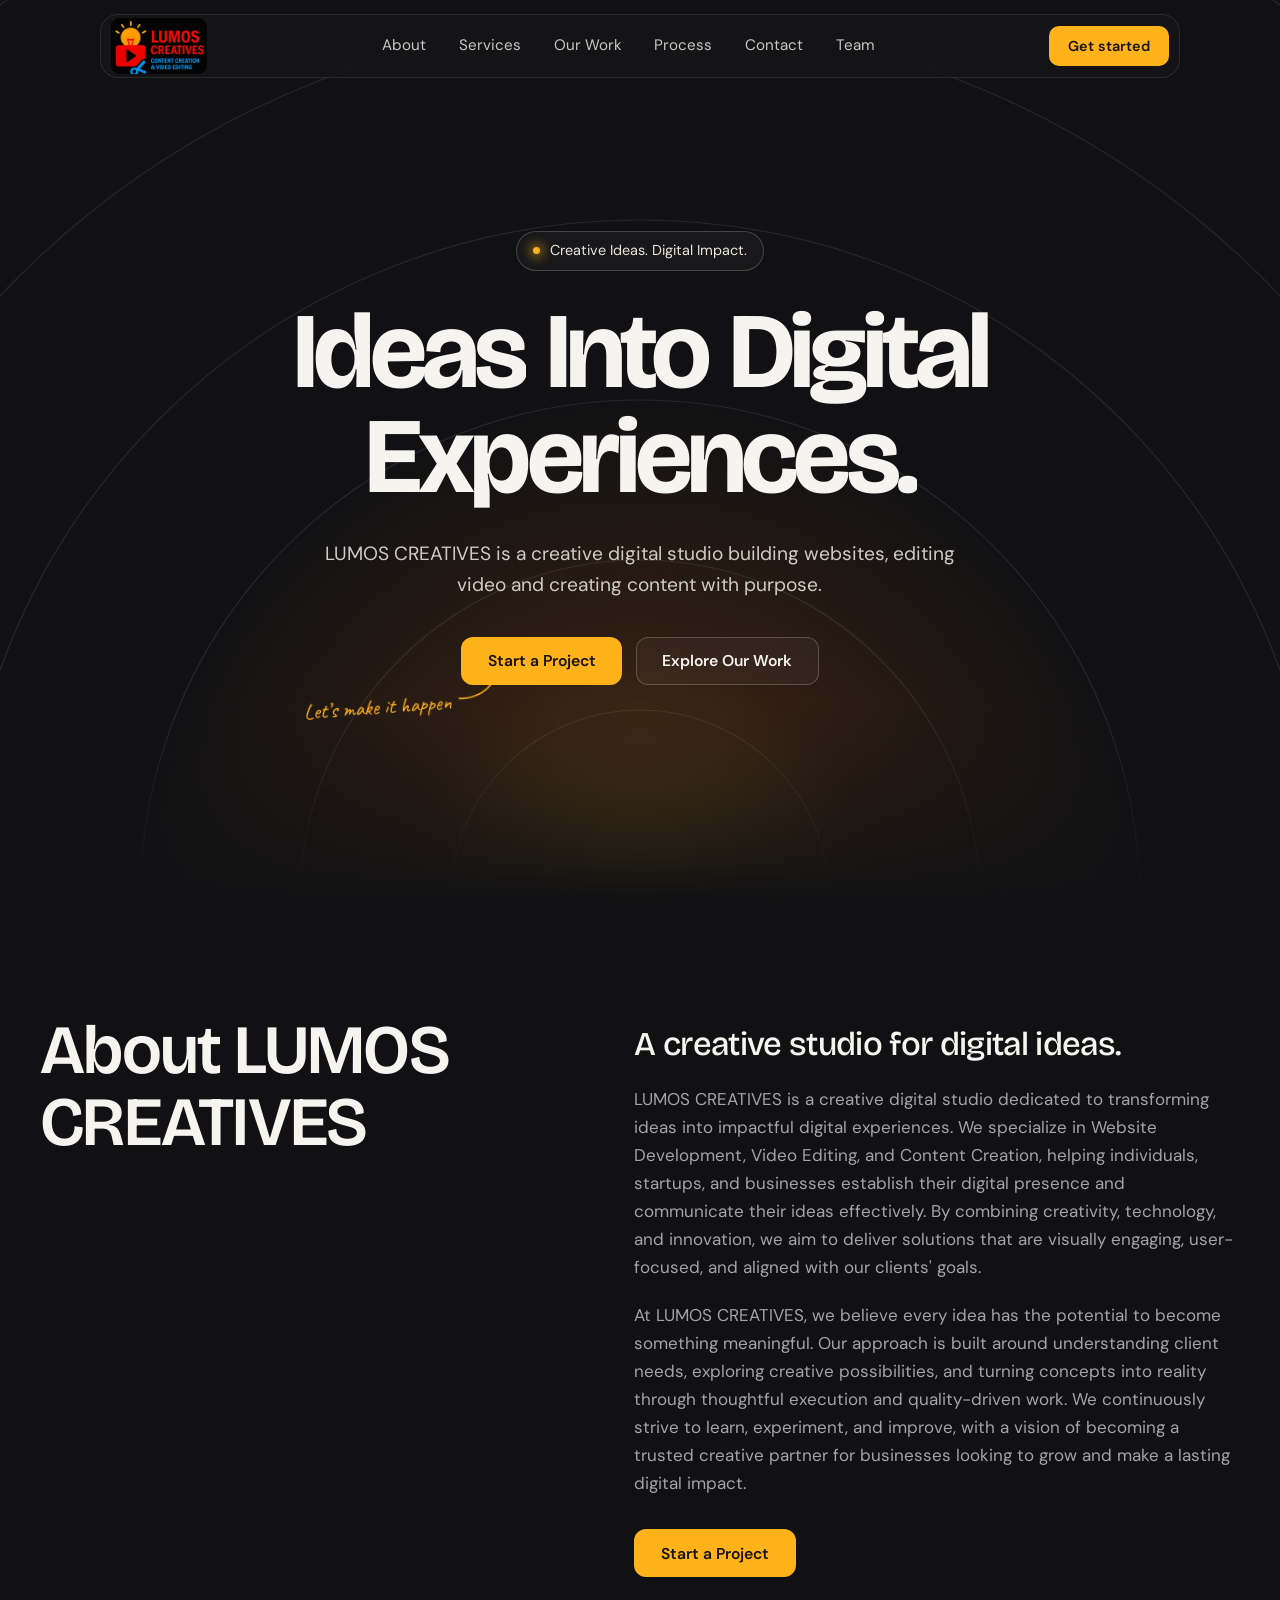
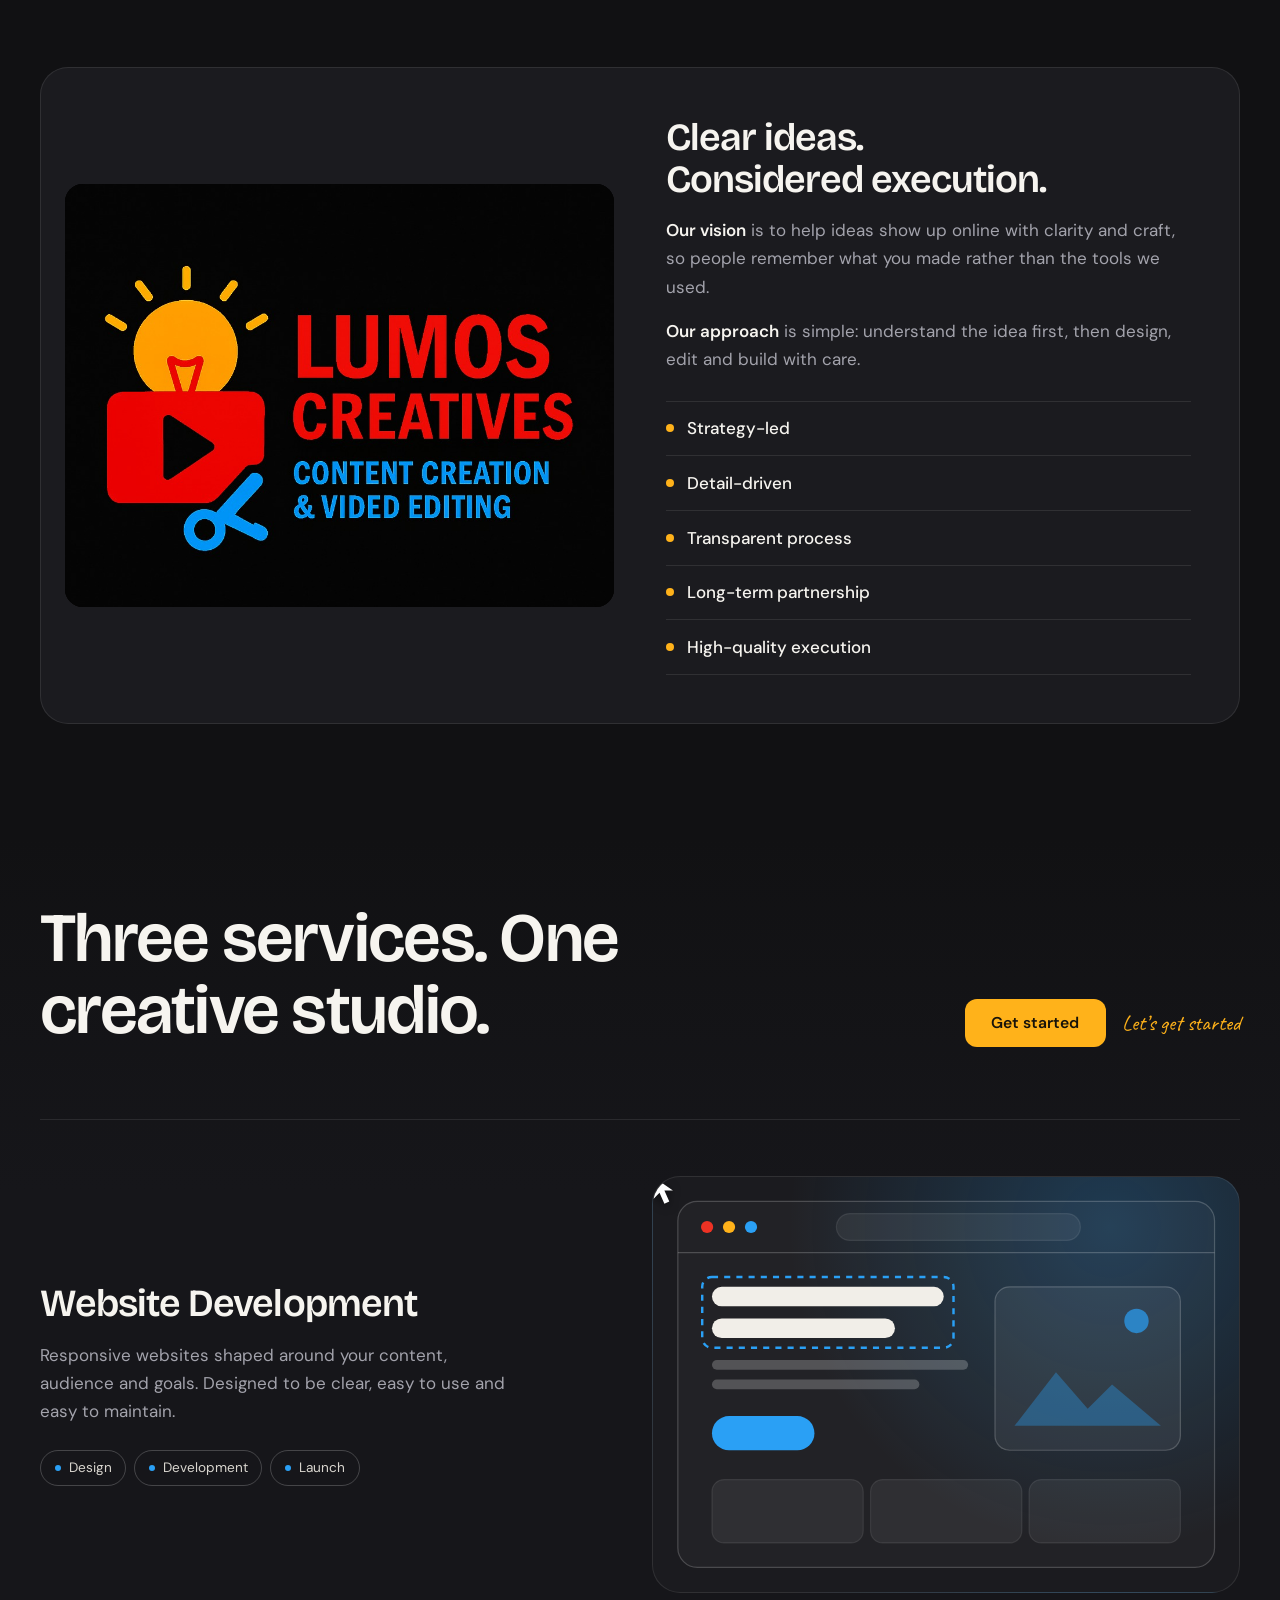
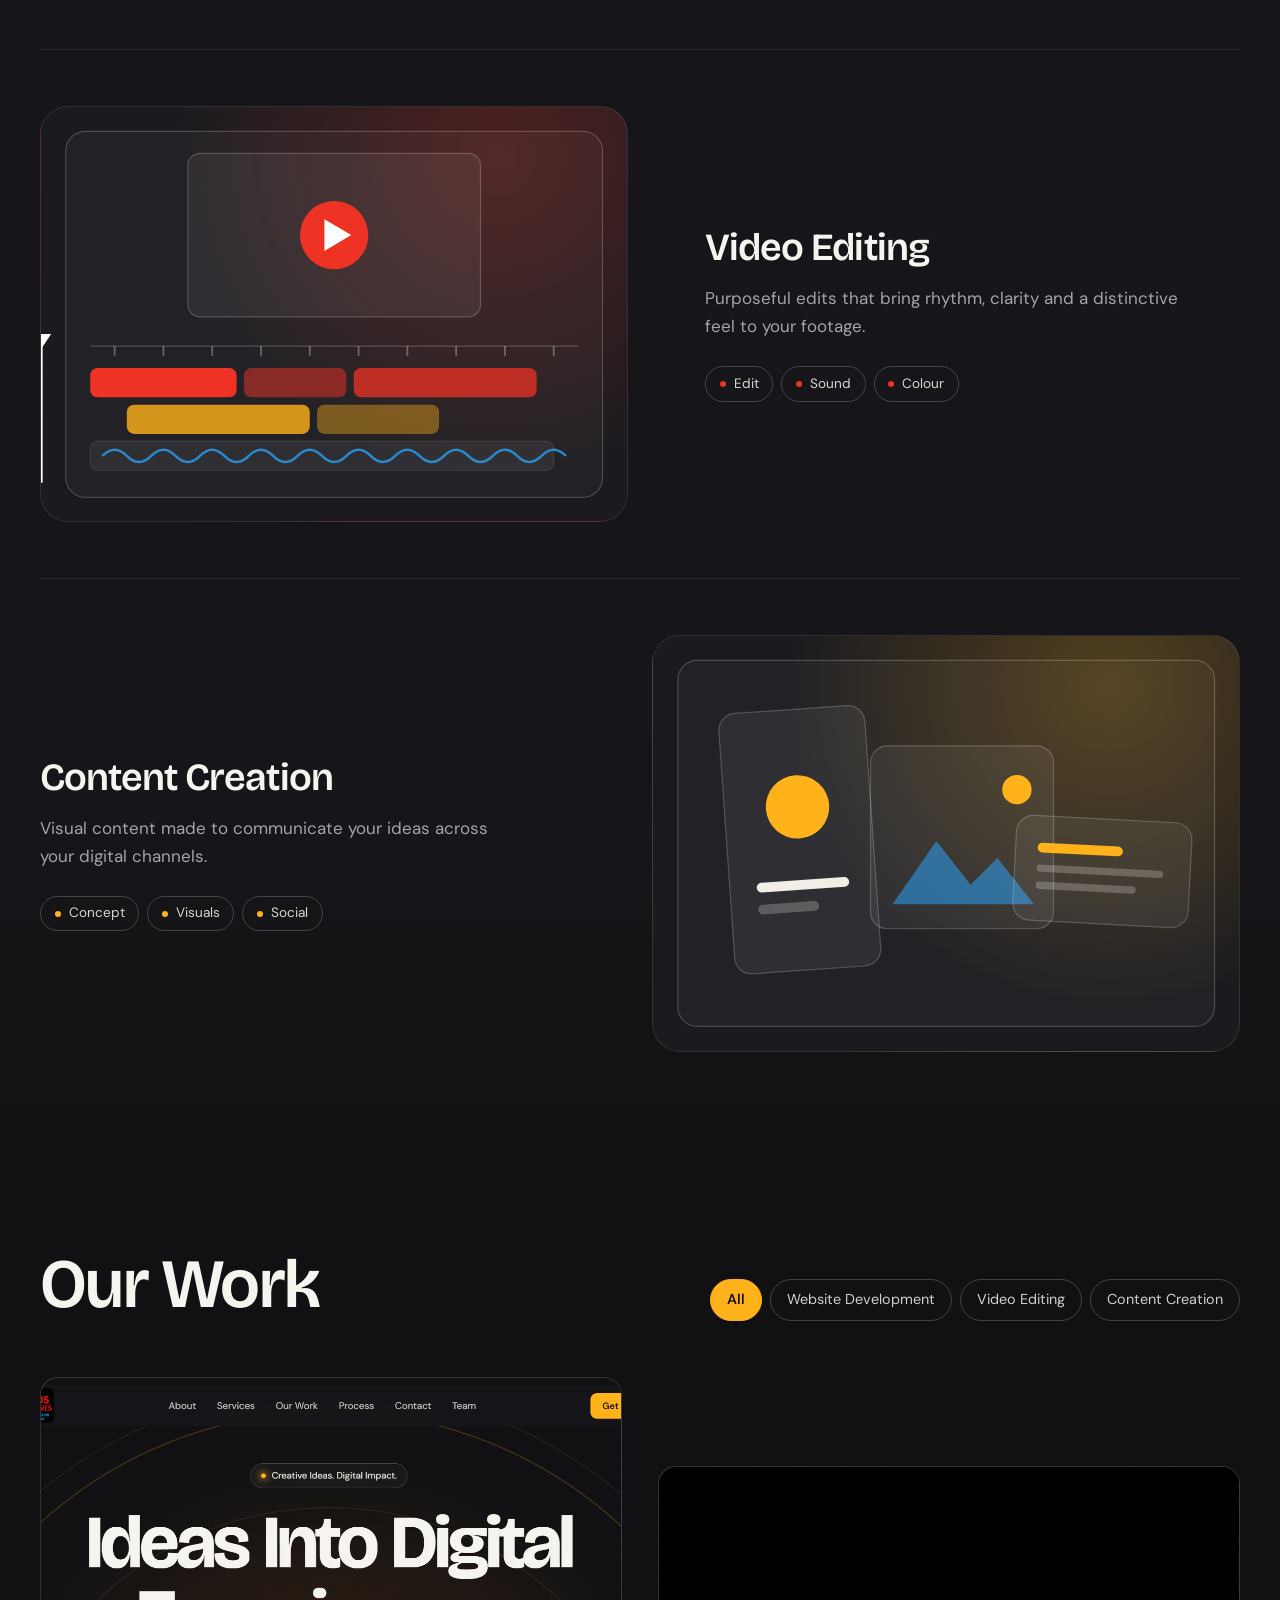
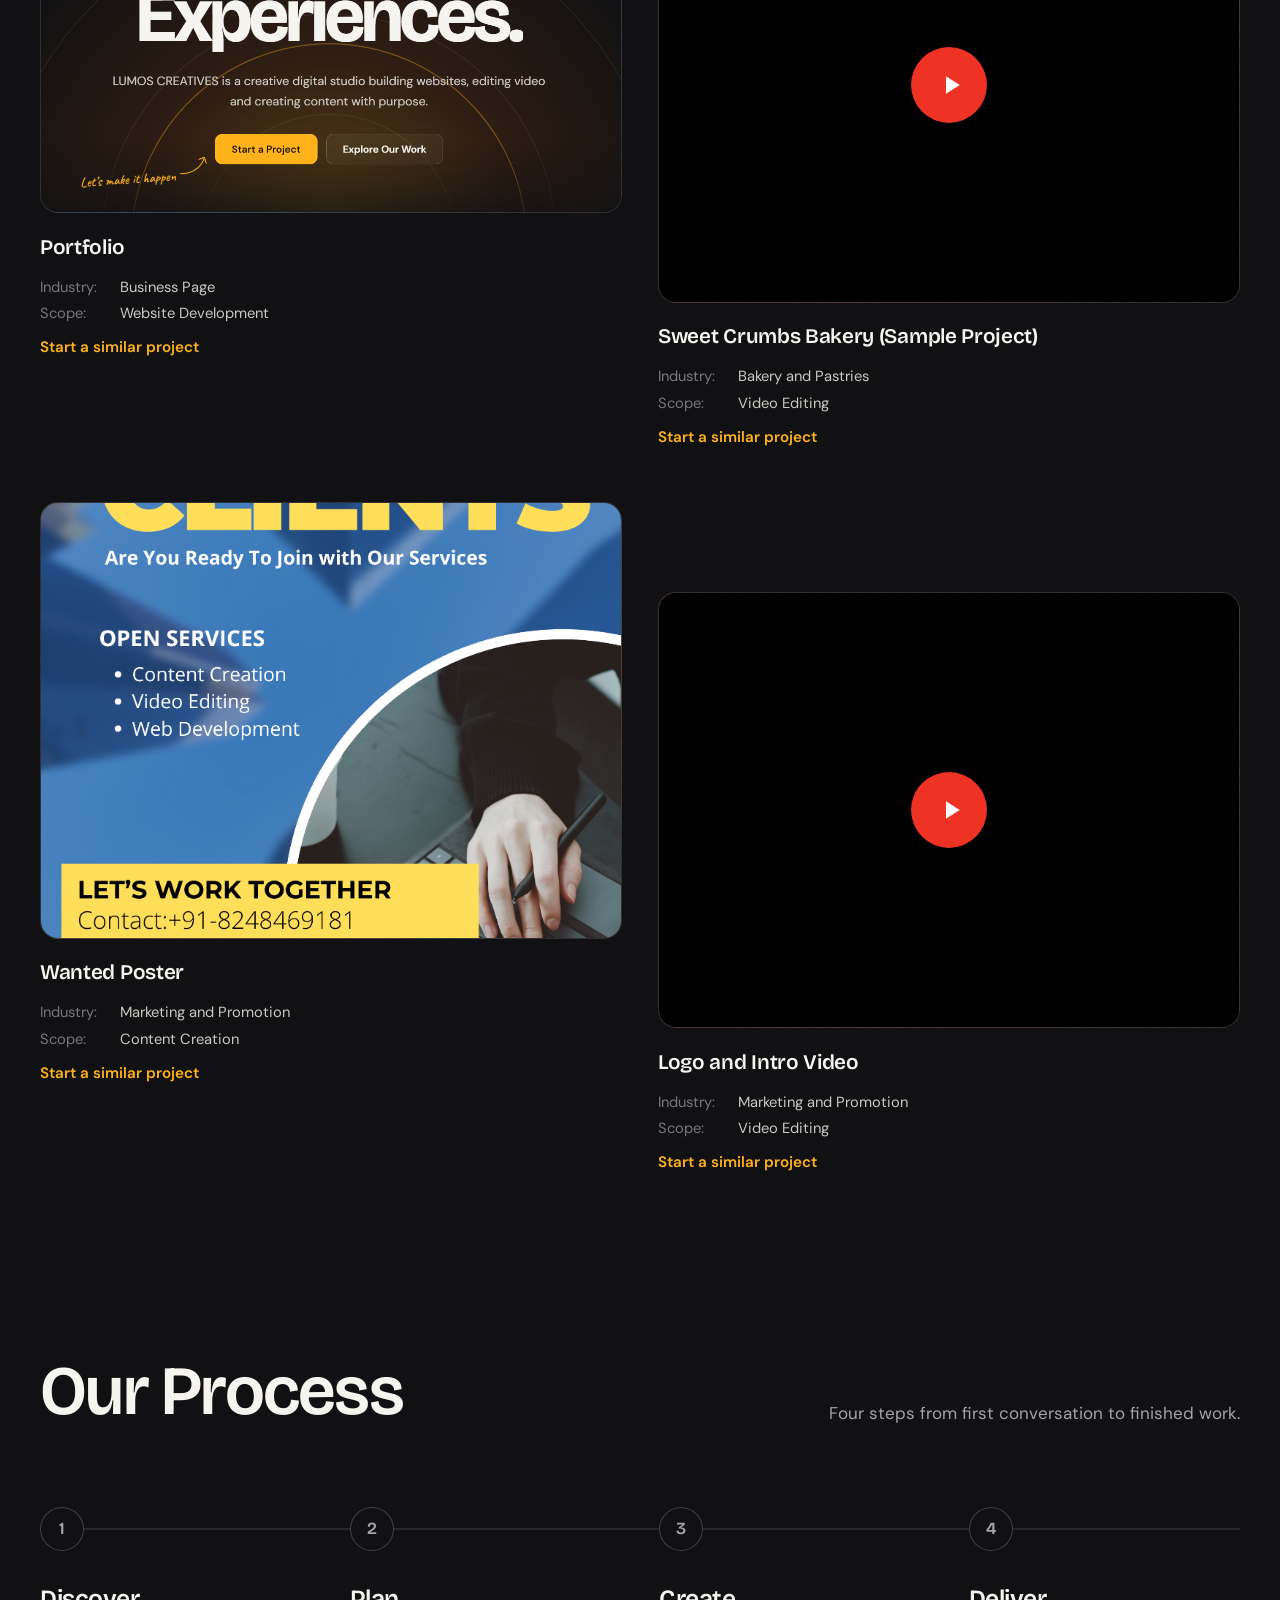
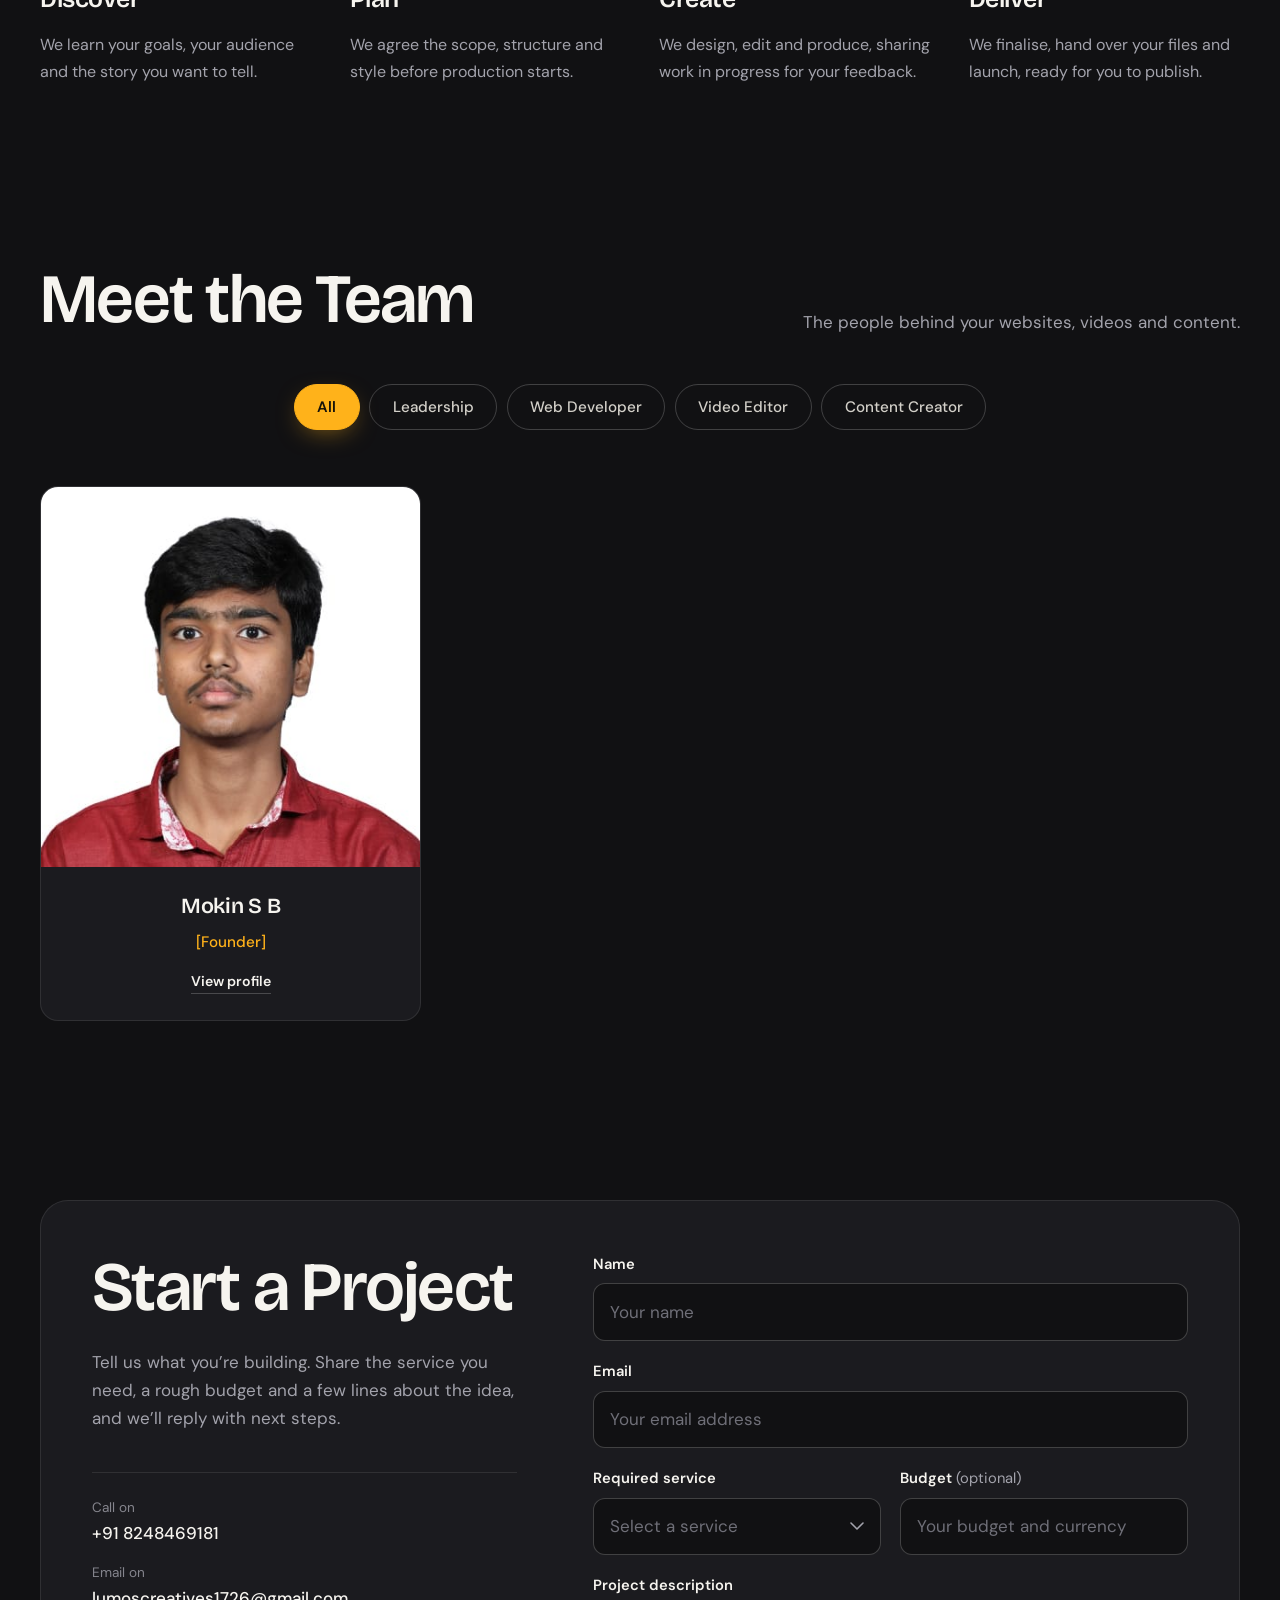
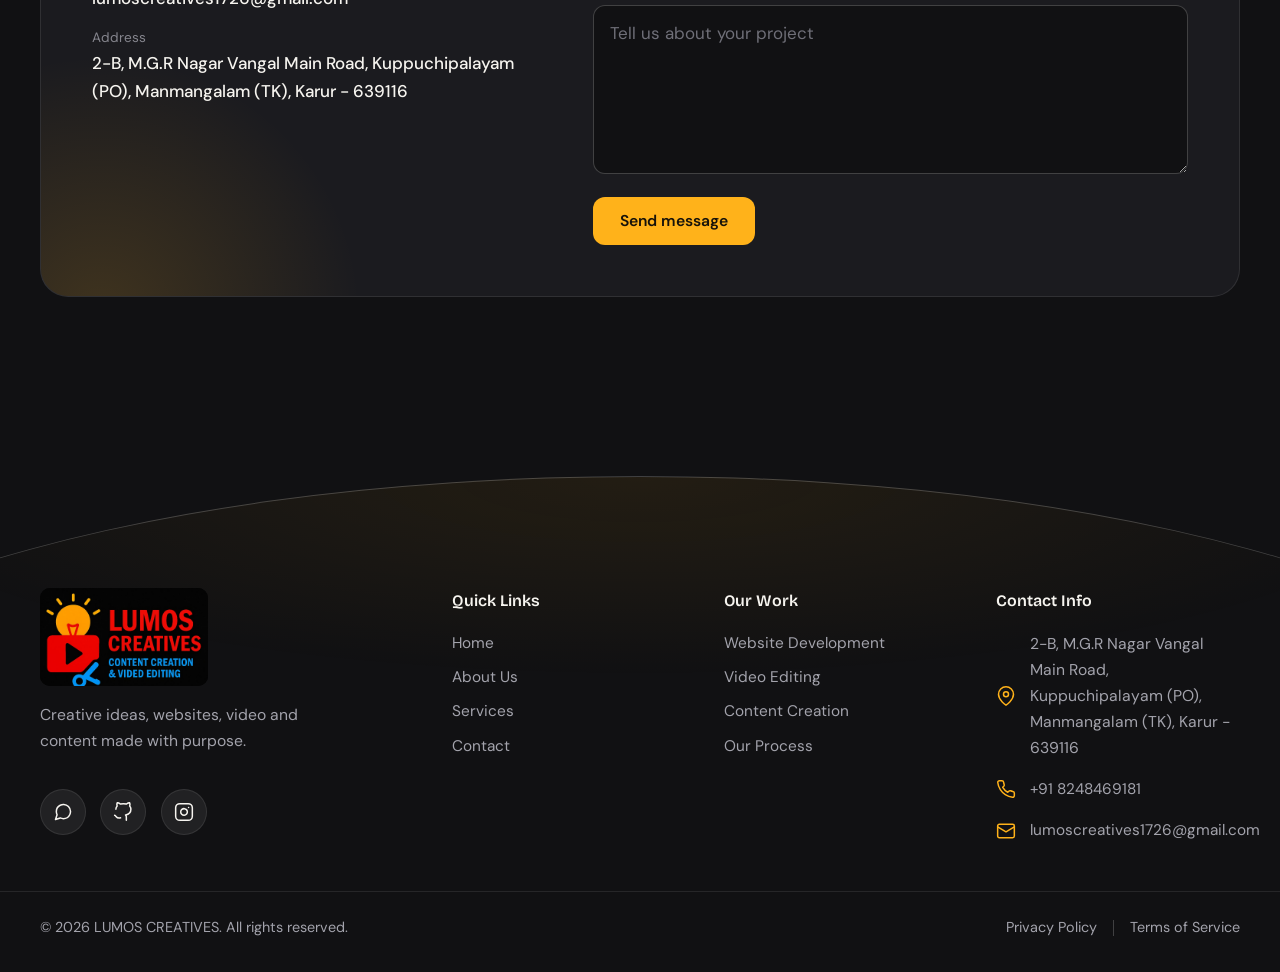
==== commit 11eed2dd: "changes in index.html by adding whatsapp link" ====
--- a/index.html
+++ b/index.html
@@ -502,8 +502,8 @@
 
       <div class="social">
         <!-- Replace each href="#" with your real link and delete data-placeholder -->
-        <a href="https://wa.me/8248469181/" data-placeholder aria-label="WhatsApp">
-          <svg class="icon" viewBox="0 0 24 24"><path d="M21 11.5a8.38 8.38 0 0 1-.9 3.8 8.5 8.5 0 0 1-7.6 4.7 8.38 8.38 0 0 1-3.8-.9L3 21l1.9-5.7a8.38 8.38 0 0 1-.9-3.8 8.5 8.5 0 0 1 4.7-7.6 8.38 8.38 0 0 1 3.8-.9h.5a8.48 8.48 0 0 1 8 8v.5z"/></svg>
+        <a href="https://wa.me/8248469181/" target="_blank" rel="noopener" aria-label="WhatsApp">
+          <svg class="icon" viewBox="0 0 24 24" aria-hidden="true"><path d="M21 11.5a8.38 8.38 0 0 1-.9 3.8 8.5 8.5 0 0 1-7.6 4.7 8.38 8.38 0 0 1-3.8-.9L3 21l1.9-5.7a8.38 8.38 0 0 1-.9-3.8 8.5 8.5 0 0 1 4.7-7.6 8.38 8.38 0 0 1 3.8-.9h.5a8.48 8.48 0 0 1 8 8v.5z"/></svg>
         </a>
         <a href="https://github.com/lumoscreatives1726-ship-it/" target="_blank" rel="noopener" aria-label="GitHub profile">
     <svg class="icon" viewBox="0 0 24 24" aria-hidden="true"><path d="M9 19c-5 1.5-5-2.5-7-3m14 6v-3.87a3.37 3.37 0 0 0-.94-2.61c3.14-.35 6.44-1.54 6.44-7A5.44 5.44 0 0 0 20 4.77 5.07 5.07 0 0 0 19.91 1S18.73.65 16 2.48a13.38 13.38 0 0 0-7 0C6.27.65 5.09 1 5.09 1A5.07 5.07 0 0 0 5 4.77a5.44 5.44 0 0 0-1.5 3.78c0_5.42_3.3_6.61_6.44_7A3.37_3.37_0_0_0_9_18.13V22"/></svg>
